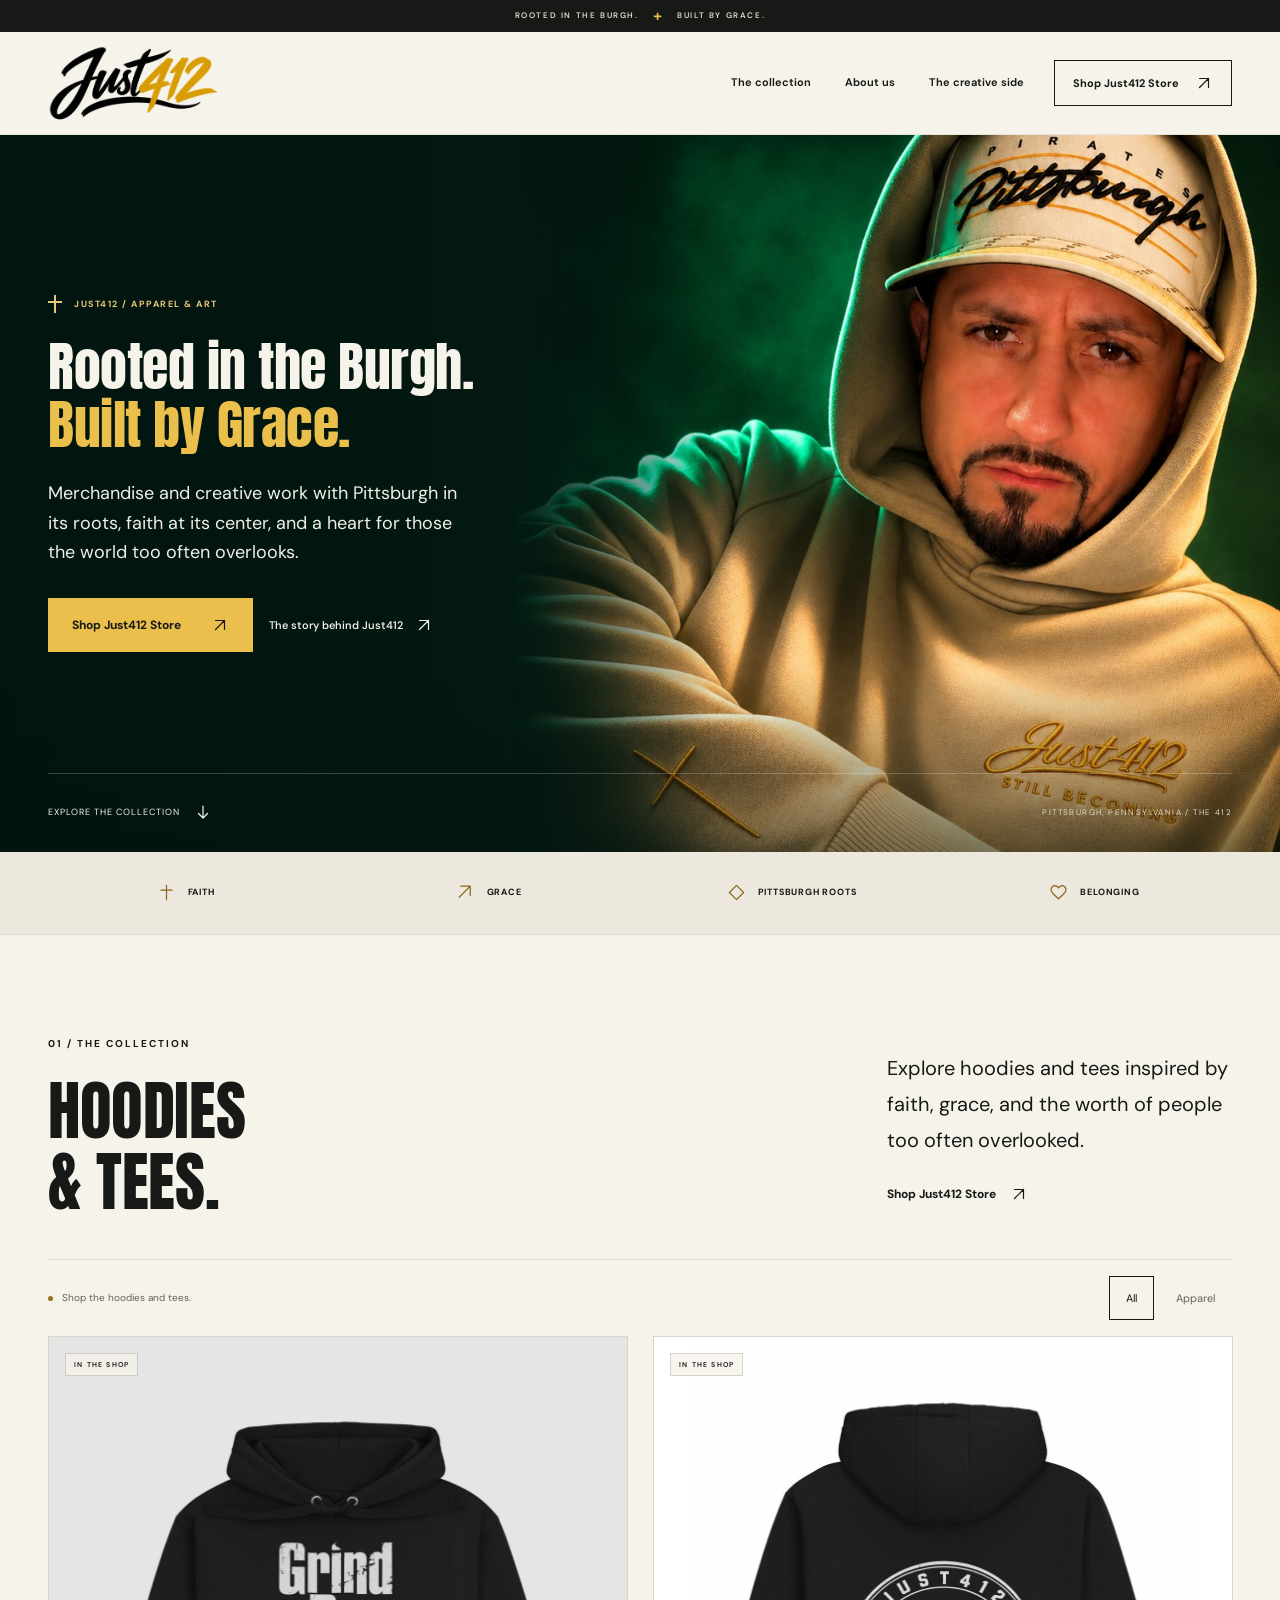
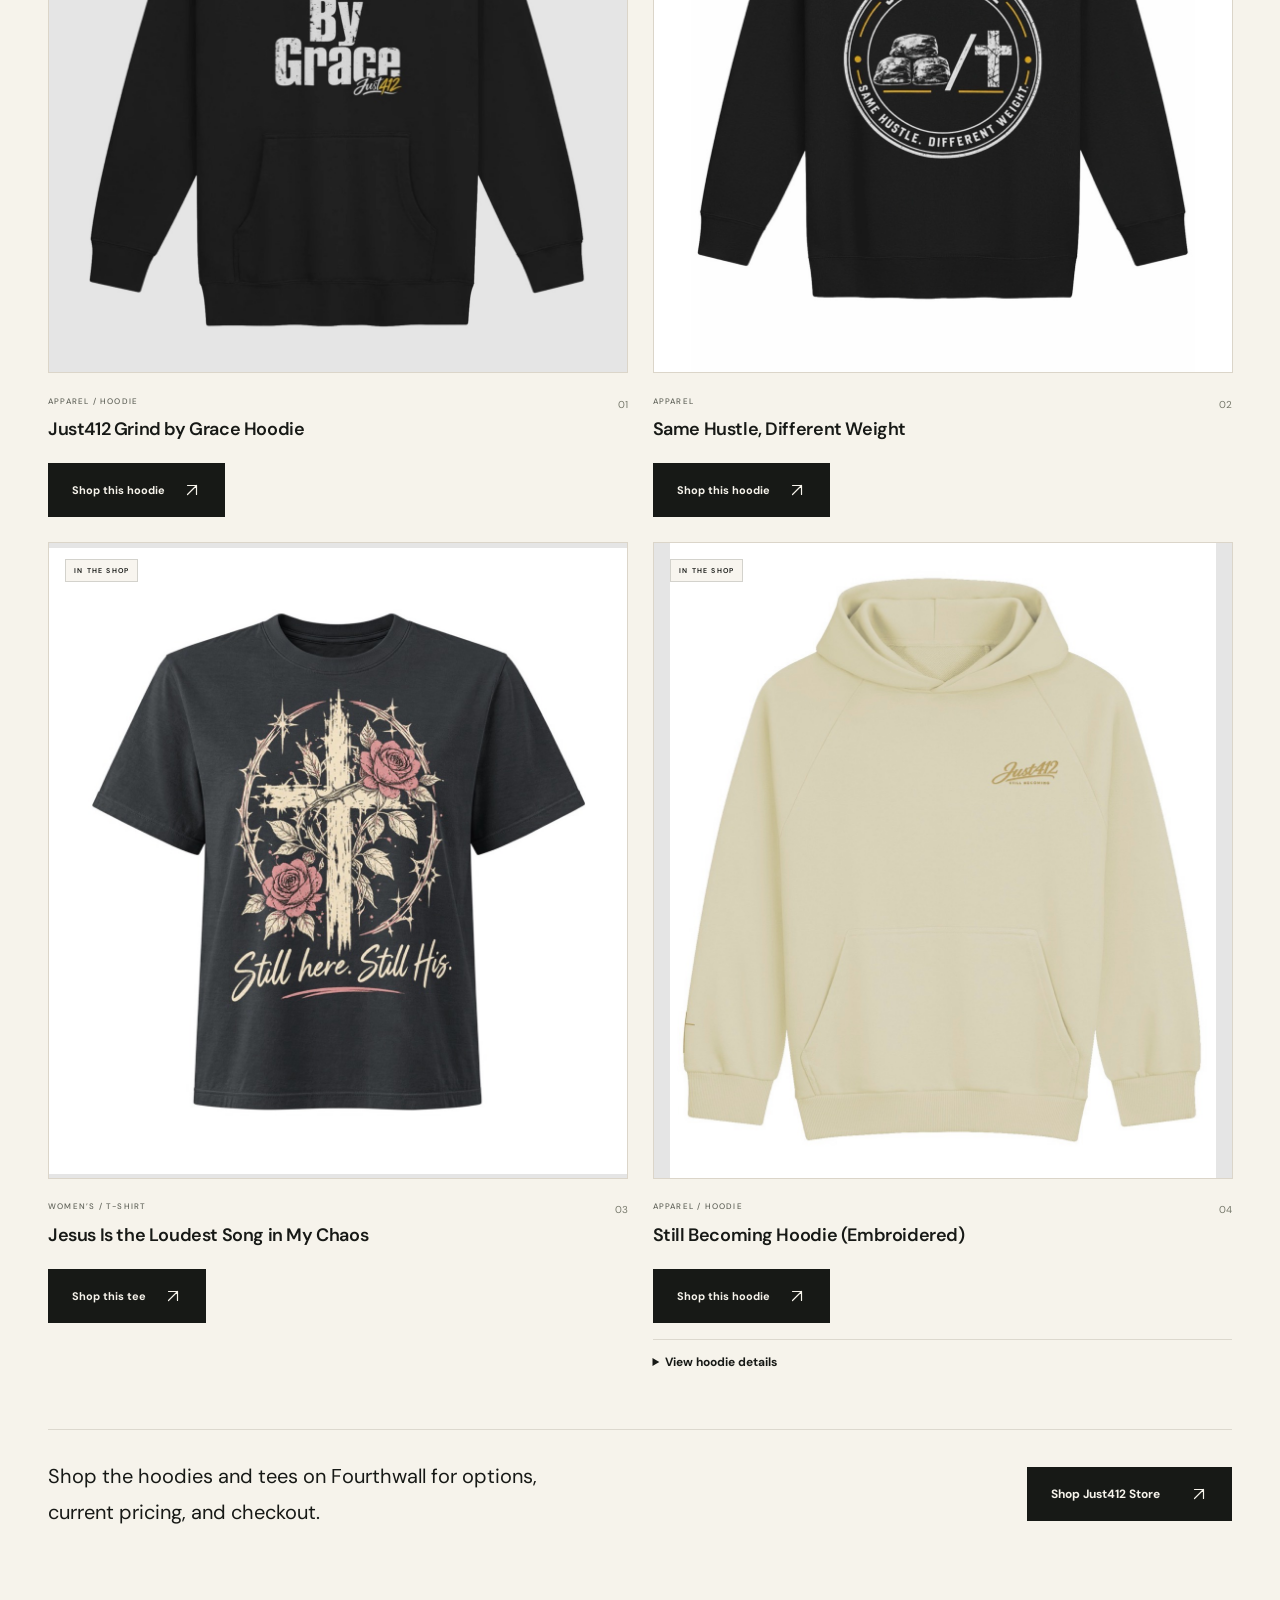
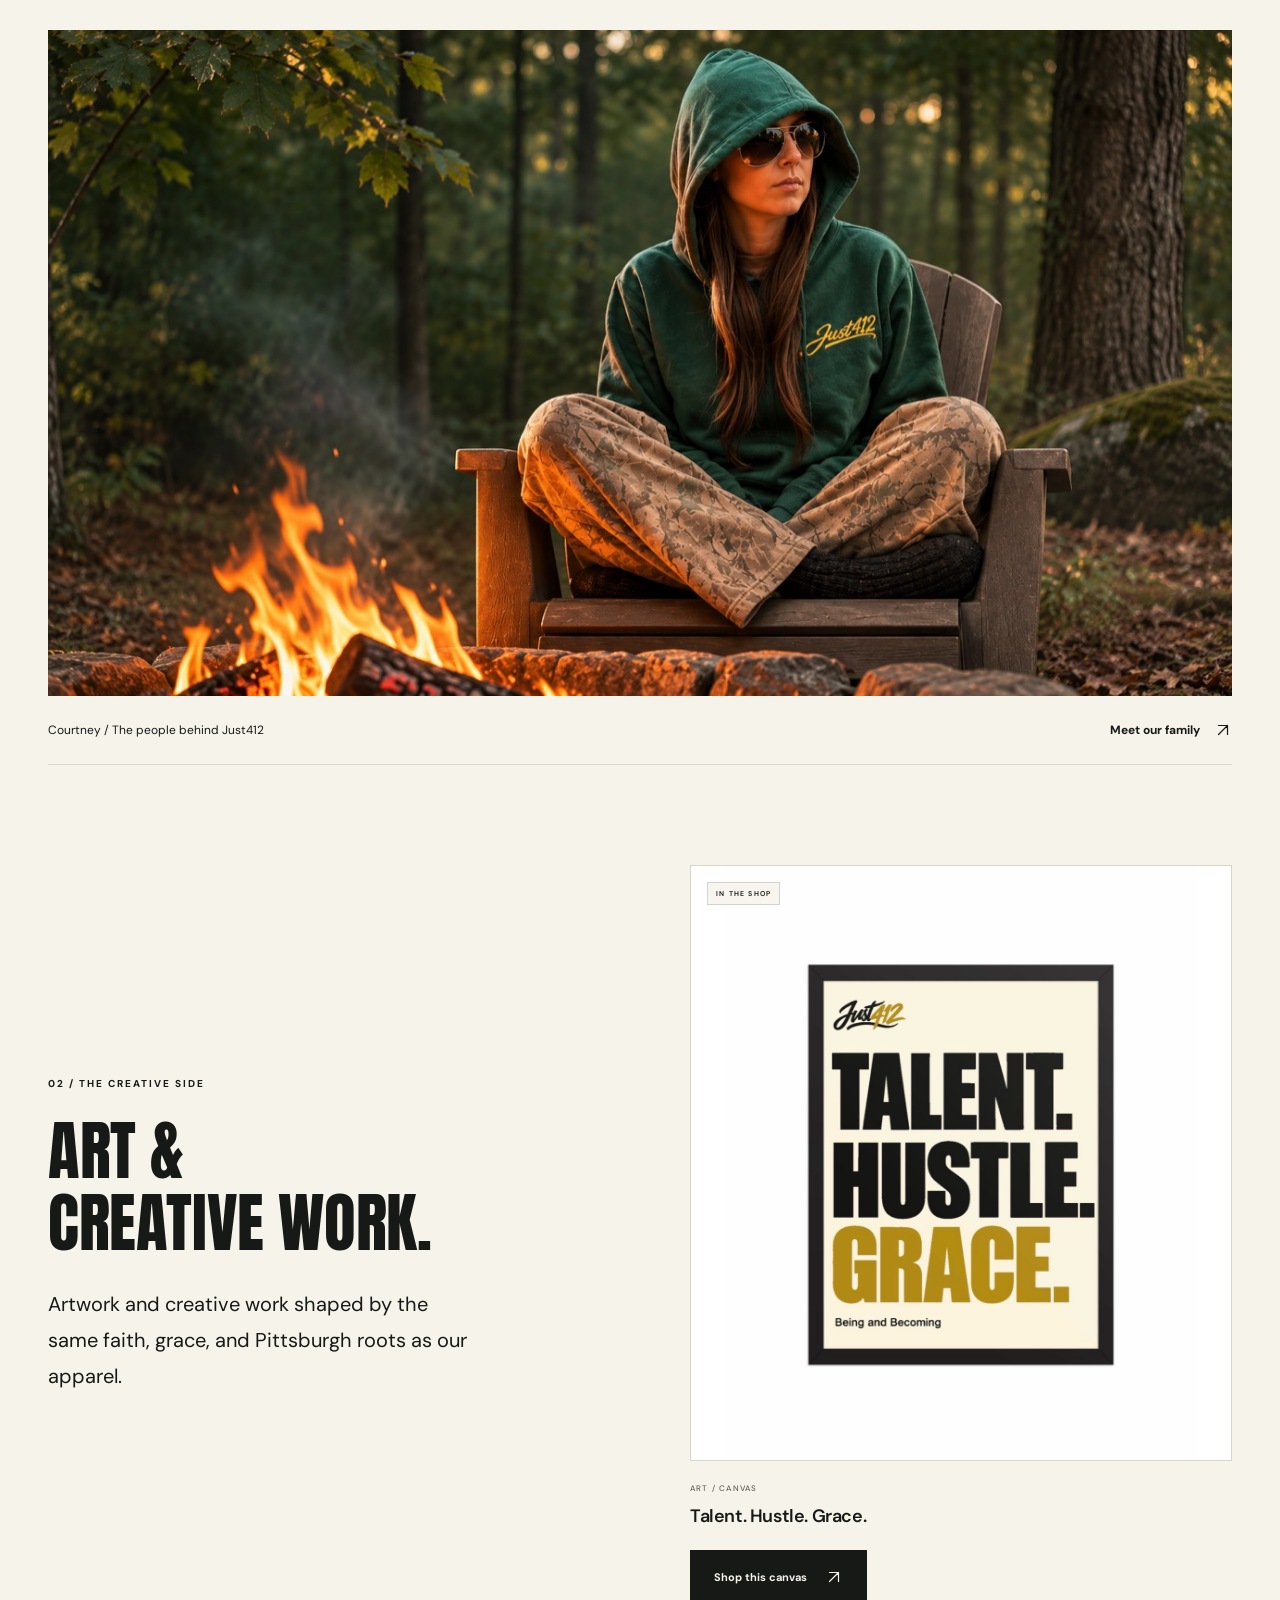
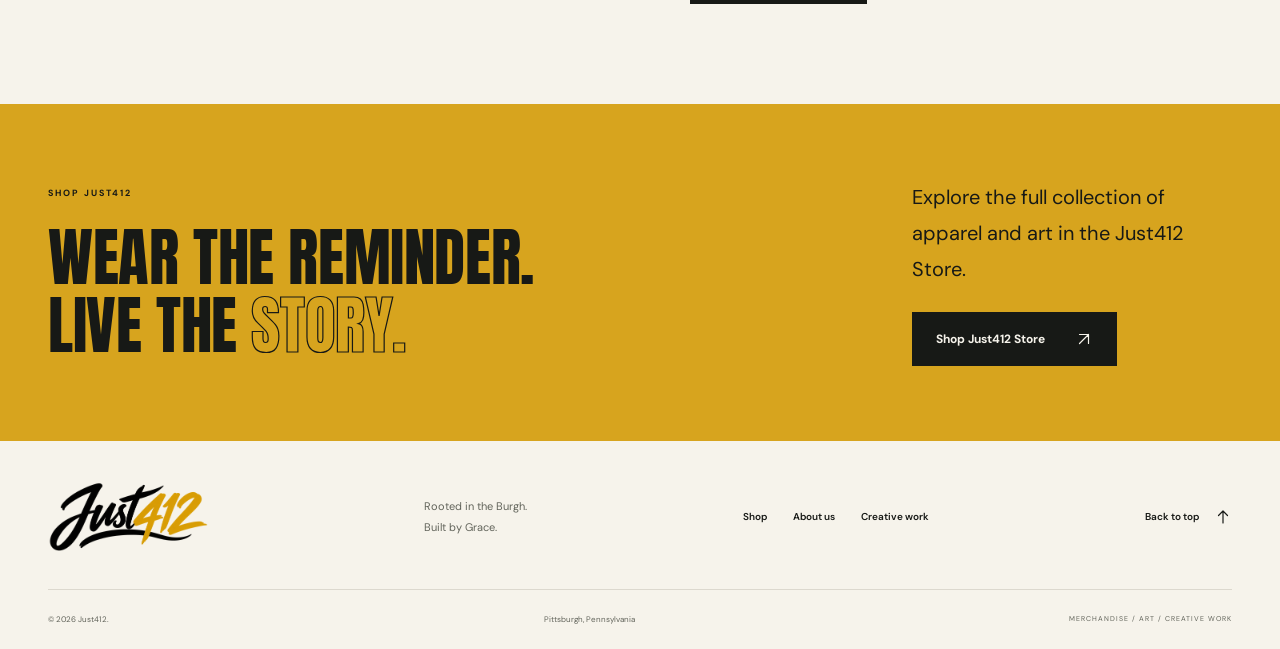
==== index.html @ 70af463c "Focus homepage on four selected apparel products" ====
<!doctype html>
<html lang="en">
  <head>
    <meta charset="utf-8">
    <meta name="robots" content="noindex, nofollow, noarchive">
    <meta name="viewport" content="width=device-width, initial-scale=1">
    <meta name="description" content="Just412 — Rooted in the Burgh. Built by Grace. Merchandise and creative work with faith at its center and a heart for those the world too often overlooks.">
    <meta name="theme-color" content="#171916">
    <title>Just412 | Rooted in the Burgh. Built by Grace.</title>
    <link rel="icon" href="favicon.svg" type="image/svg+xml">
    <link rel="preload" href="assets/fonts/anton-latin.woff" as="font" type="font/woff" crossorigin>
    <link rel="preload" href="assets/fonts/dm-sans-latin.woff" as="font" type="font/woff" crossorigin>
    <link rel="stylesheet" href="styles.css">
    <script src="script.js" defer></script>
  </head>
  <body>
    <a class="skip-link" href="#main">Skip to content</a>
    <div class="announcement"><span>Rooted in the Burgh.</span><span class="announcement-cross" aria-hidden="true">+</span><span>Built by Grace.</span></div>

    <header class="site-header">
      <div class="header-inner wrap">
        <a class="brand" href="#home" aria-label="Just412 home"><span class="logo-crop"><img src="assets/just412-logo.png" alt="Just412" width="1599" height="984"></span></a>
        <button class="menu-toggle" type="button" aria-expanded="false" aria-controls="navigation">Menu <span aria-hidden="true">+</span></button>
        <nav id="navigation" aria-label="Main navigation">
          <a href="#collection">The collection</a>
          <a href="about.html">About us</a>
          <a href="#studio">The creative side</a>
        </nav>
        <a class="header-shop" data-store-link href="https://just412-shop.fourthwall.com/">Shop Just412 Store <svg class="arrow-icon" viewBox="0 0 24 24" aria-hidden="true"><path d="M6 18 18 6M6 6h12v12"/></svg></a>
      </div>
    </header>

    <main id="main" tabindex="-1">
      <section class="hero campaign-hero" id="home" aria-labelledby="hero-title">
        <div class="campaign-photos">
          <img class="campaign-justin" src="assets/just412-justin-campaign.jpg" alt="Justin wearing the cream Still Becoming hoodie with gold embroidery" width="960" height="1280" fetchpriority="high">
        </div>
        <div class="hero-shade" aria-hidden="true"></div>
        <div class="hero-content wrap">
          <div class="hero-copy">
            <p class="eyebrow hero-eyebrow"><span class="small-cross" aria-hidden="true"></span> Just412 / Apparel &amp; art</p>
            <h1 id="hero-title">Rooted in the Burgh.<br><span>Built by Grace.</span></h1>
            <p class="hero-description">Merchandise and creative work with Pittsburgh in its roots, faith at its center, and a heart for those the world too often overlooks.</p>
            <div class="hero-actions">
              <a class="button button-gold" data-store-link href="https://just412-shop.fourthwall.com/">Shop Just412 Store <svg class="arrow-icon" viewBox="0 0 24 24" aria-hidden="true"><path d="M6 18 18 6M6 6h12v12"/></svg></a>
              <a class="hero-story-link" href="about.html">The story behind Just412 <svg class="arrow-icon" viewBox="0 0 24 24" aria-hidden="true"><path d="M6 18 18 6M6 6h12v12"/></svg></a>
            </div>
          </div>
          <div class="hero-bottom"><a href="#collection">Explore the collection <svg class="arrow-icon" viewBox="0 0 24 24" aria-hidden="true"><path d="M12 4v16m-6-6 6 6 6-6"/></svg></a><span>Pittsburgh, Pennsylvania / The 412</span></div>
        </div>
      </section>

      <div class="values-strip" aria-label="The values behind Just412">
        <div class="values-inner wrap">
          <span><svg viewBox="0 0 24 24" aria-hidden="true"><path d="M12 3v18M5 9h14"/></svg> Faith</span>
          <span><svg viewBox="0 0 24 24" aria-hidden="true"><path d="M4 18 18 4M6 4h12v12"/></svg> Grace</span>
          <span><svg viewBox="0 0 24 24" aria-hidden="true"><path d="m12 3 9 9-9 9-9-9Z"/></svg> Pittsburgh roots</span>
          <span><svg viewBox="0 0 24 24" aria-hidden="true"><path d="M20 5c-3-3-6-1-8 1-2-2-5-4-8-1-5 5 4 11 8 15 4-4 13-10 8-15Z"/></svg> Belonging</span>
        </div>
      </div>

      <section class="collection-section section-pad wrap" id="collection" aria-labelledby="collection-title">
        <div class="section-heading">
          <div><p class="eyebrow">01 / The collection</p><h2 id="collection-title">HOODIES<br>&amp; TEES.</h2></div>
          <div class="collection-intro"><p>Explore hoodies and tees inspired by faith, grace, and the worth of people too often overlooked.</p><a class="text-link" data-store-link href="https://just412-shop.fourthwall.com/">Shop Just412 Store <svg class="arrow-icon" viewBox="0 0 24 24" aria-hidden="true"><path d="M6 18 18 6M6 6h12v12"/></svg></a></div>
        </div>
        <div class="collection-toolbar">
          <p class="concept-notice"><span aria-hidden="true"></span> Shop the hoodies and tees.</p>
          <div class="collection-filters" role="group" aria-label="Filter the collection" hidden>
            <button type="button" data-filter="all" aria-pressed="true">All</button>
            <button type="button" data-filter="wear" aria-pressed="false">Apparel</button>
          </div>
        </div>
        <p class="sr-only" id="filter-status" aria-live="polite" aria-atomic="true"></p>
        <div class="product-grid">
          <article class="product-card" data-category="wear">
            <a class="product-visual product-photo-link" data-product-link href="https://just412-shop.fourthwall.com/products/grind-by-grace-hoodie" aria-label="View the Just412 Grind by Grace Hoodie on Fourthwall">
              <span class="product-label">In the shop</span>
              <img class="product-photo" src="assets/grind-by-grace-hoodie.jpg" alt="Black Just412 hoodie with distressed white Grind By Grace lettering and a small Just412 logo" width="1036" height="1280" loading="lazy">
            </a>
            <div class="product-caption"><div><p class="product-type">Apparel / Hoodie</p><h3><a data-product-link href="https://just412-shop.fourthwall.com/products/grind-by-grace-hoodie">Just412 Grind by Grace Hoodie</a></h3></div><span class="product-number" aria-hidden="true">01</span></div>
            <a class="button button-dark product-shop" data-product-link href="https://just412-shop.fourthwall.com/products/grind-by-grace-hoodie">Shop this hoodie <svg class="arrow-icon" viewBox="0 0 24 24" aria-hidden="true"><path d="M6 18 18 6M6 6h12v12"/></svg></a>
          </article>
          <article class="product-card" data-category="wear" id="same-hustle-different-weight" aria-labelledby="same-hustle-title">
            <a class="product-visual product-photo-link" data-product-link href="https://just412-shop.fourthwall.com/products/same-hustle-different-weight" aria-label="View the Same Hustle, Different Weight hoodie on Fourthwall">
              <span class="product-label">In the shop</span>
              <img class="product-photo" src="assets/same-hustle-different-weight-back-updated.jpg" alt="Back of a black hoodie with a circular white and gold Just412 design featuring stones, a cross, and Same Hustle. Different Weight. lettering" width="1015" height="1280" loading="lazy">
            </a>
            <div class="product-caption"><div><p class="product-type">Apparel</p><h3 id="same-hustle-title"><a data-product-link href="https://just412-shop.fourthwall.com/products/same-hustle-different-weight">Same Hustle, Different Weight</a></h3></div><span class="product-number" aria-hidden="true">02</span></div>
            <a class="button button-dark product-shop" data-product-link href="https://just412-shop.fourthwall.com/products/same-hustle-different-weight">Shop this hoodie <svg class="arrow-icon" viewBox="0 0 24 24" aria-hidden="true"><path d="M6 18 18 6M6 6h12v12"/></svg></a>
          </article>
          <article class="product-card" data-category="wear" id="still-here-still-his" aria-labelledby="still-here-still-his-title">
            <a class="product-visual product-photo-link" data-product-link href="https://just412-shop.fourthwall.com/products/still-here-still-his" aria-label="View Jesus Is the Loudest Song in My Chaos on Fourthwall">
              <span class="product-label">In the shop</span>
              <img class="product-photo" src="assets/still-here-still-his.jpg" alt="Charcoal T-shirt with a cream cross, pink roses, and Still here. Still His. lettering" width="1181" height="1280" loading="lazy">
            </a>
            <div class="product-caption"><div><p class="product-type">Women’s / T-shirt</p><h3 id="still-here-still-his-title"><a data-product-link href="https://just412-shop.fourthwall.com/products/still-here-still-his">Jesus Is the Loudest Song in My Chaos</a></h3></div><span class="product-number" aria-hidden="true">03</span></div>
            <a class="button button-dark product-shop" data-product-link href="https://just412-shop.fourthwall.com/products/still-here-still-his">Shop this tee <svg class="arrow-icon" viewBox="0 0 24 24" aria-hidden="true"><path d="M6 18 18 6M6 6h12v12"/></svg></a>
          </article>
          <article class="product-card" data-category="wear" id="still-becoming-hoodie" aria-labelledby="still-becoming-title">
            <a class="product-visual product-photo-link" data-product-link href="https://just412-shop.fourthwall.com/products/still-becoming-hoodie" aria-label="View the Still Becoming Hoodie (Embroidered) on Fourthwall">
              <span class="product-label">In the shop</span>
              <img class="product-photo" src="assets/still-becoming-front.jpg" alt="Cream Still Becoming Hoodie (Embroidered) with a small gold Just412 chest logo" width="1100" height="1280" loading="lazy">
            </a>
            <div class="product-caption"><div><p class="product-type">Apparel / Hoodie</p><h3 id="still-becoming-title"><a data-product-link href="https://just412-shop.fourthwall.com/products/still-becoming-hoodie">Still Becoming Hoodie (Embroidered)</a></h3></div><span class="product-number" aria-hidden="true">04</span></div>
            <a class="button button-dark product-shop" data-product-link href="https://just412-shop.fourthwall.com/products/still-becoming-hoodie">Shop this hoodie <svg class="arrow-icon" viewBox="0 0 24 24" aria-hidden="true"><path d="M6 18 18 6M6 6h12v12"/></svg></a>
            <details class="product-detail-photos">
              <summary>View hoodie details</summary>
              <div class="product-detail-grid">
                <figure><img src="assets/still-becoming-angle.jpg" alt="Angled view of the cream hoodie showing the gold cross on its sleeve" width="1108" height="1280" loading="lazy"><figcaption>Another look</figcaption></figure>
                <figure><img src="assets/still-becoming-chest.jpg" alt="Close-up of the gold Just412 logo with Still Becoming beneath it" width="298" height="213" loading="lazy"><figcaption>Chest detail</figcaption></figure>
                <figure><img src="assets/still-becoming-sleeve.jpg" alt="Close-up of the gold cross near the hoodie cuff" width="428" height="474" loading="lazy"><figcaption>Sleeve detail</figcaption></figure>
              </div>
            </details>
          </article>
        </div>
        <div class="shop-note" id="shop-status"><p>Shop the hoodies and tees on Fourthwall for options, current pricing, and checkout.</p><a class="button button-dark" data-store-link href="https://just412-shop.fourthwall.com/">Shop Just412 Store <svg class="arrow-icon" viewBox="0 0 24 24" aria-hidden="true"><path d="M6 18 18 6M6 6h12v12"/></svg></a></div>
      </section>

      <figure class="courtney-feature wrap">
        <img src="assets/just412-courtney-campaign.jpg" alt="Courtney wearing a green Just412 hoodie beside a campfire" width="1280" height="720" loading="lazy">
        <figcaption><span>Courtney / The people behind Just412</span><a class="text-link" href="about.html#our-family">Meet our family <svg class="arrow-icon" viewBox="0 0 24 24" aria-hidden="true"><path d="M6 18 18 6M6 6h12v12"/></svg></a></figcaption>
      </figure>

      <section class="studio-section section-pad wrap" id="studio" aria-labelledby="studio-title">
        <div class="studio-copy">
          <p class="eyebrow">02 / The creative side</p>
          <h2 id="studio-title">ART &amp;<br>CREATIVE WORK.</h2>
          <p>Artwork and creative work shaped by the same faith, grace, and Pittsburgh roots as our apparel.</p>
        </div>
          <article class="product-card" data-category="art" id="talent-hustle-grace" aria-labelledby="talent-hustle-grace-title">
            <a class="product-visual product-photo-link product-print-link" data-product-link href="https://just412-shop.fourthwall.com/products/talent-hustle-grace" aria-label="View the Talent. Hustle. Grace. canvas on Fourthwall">
              <span class="product-label">In the shop</span>
              <img class="product-photo" src="assets/talent-hustle-grace-print.jpg" alt="Black-framed cream Just412 canvas with black Talent. Hustle. lettering, gold Grace. lettering, and Being and Becoming below" width="1016" height="1280" loading="lazy">
            </a>
            <div class="product-caption"><div><p class="product-type">Art / Canvas</p><h3 id="talent-hustle-grace-title"><a data-product-link href="https://just412-shop.fourthwall.com/products/talent-hustle-grace">Talent. Hustle. Grace.</a></h3></div></div>
            <a class="button button-dark product-shop" data-product-link href="https://just412-shop.fourthwall.com/products/talent-hustle-grace">Shop this canvas <svg class="arrow-icon" viewBox="0 0 24 24" aria-hidden="true"><path d="M6 18 18 6M6 6h12v12"/></svg></a>
          </article>
      </section>

      <section class="closing-section" aria-labelledby="closing-title">
        <div class="closing-inner wrap"><div><p class="eyebrow">Shop Just412</p><h2 id="closing-title">WEAR THE REMINDER.<br>LIVE THE <span>STORY.</span></h2></div><div class="closing-action"><p>Explore the full collection of apparel and art in the Just412 Store.</p><a class="button button-gold" data-store-link href="https://just412-shop.fourthwall.com/">Shop Just412 Store <svg class="arrow-icon" viewBox="0 0 24 24" aria-hidden="true"><path d="M6 18 18 6M6 6h12v12"/></svg></a></div></div>
      </section>
    </main>

    <footer class="site-footer">
      <div class="footer-main wrap"><a class="brand footer-brand" href="#home" aria-label="Just412 home"><span class="logo-crop"><img src="assets/just412-logo.png" alt="Just412" width="1599" height="984" loading="lazy"></span></a><p>Rooted in the Burgh.<br>Built by Grace.</p><nav aria-label="Footer navigation"><a data-store-link href="https://just412-shop.fourthwall.com/">Shop</a><a href="about.html">About us</a><a href="#studio">Creative work</a></nav><a class="back-to-top" href="#home">Back to top <svg class="arrow-icon" viewBox="0 0 24 24" aria-hidden="true"><path d="M12 20V4m-6 6 6-6 6 6"/></svg></a></div>
      <div class="footer-bottom wrap"><p>© <span id="year">2026</span> Just412.</p><p>Pittsburgh, Pennsylvania</p><span>Merchandise / Art / Creative work</span></div>
    </footer>
  </body>
</html>
---- styles.css ----
@font-face {
  font-family: Anton;
  src: url("assets/fonts/anton-latin.woff") format("woff");
  font-style: normal;
  font-weight: 400;
  font-display: swap;
}
@font-face {
  font-family: "DM Sans";
  src: url("assets/fonts/dm-sans-latin.woff") format("woff");
  font-style: normal;
  font-weight: 100 1000;
  font-display: swap;
}
:root {
  color-scheme: light;
  --paper: #f6f3eb;
  --ink: #171916;
  --muted: #62645b;
  --gold: #d7a41e;
  --gold-light: #ebbf4b;
  --line: #dcd8ce;
  --display: Anton, Impact, sans-serif;
  --body: "DM Sans", -apple-system, BlinkMacSystemFont, "Segoe UI", sans-serif;
  --reading-size: 1.25rem;
  --reading-leading: 1.8;
}
* { box-sizing: border-box; }
[hidden] { display: none !important; }
html { scroll-behavior: smooth; scroll-padding-top: 120px; }
body { margin: 0; background: var(--paper); color: var(--ink); font-family: var(--body); -webkit-font-smoothing: antialiased; }
a { color: inherit; text-decoration: none; }
button { font: inherit; }
button, a, summary { -webkit-tap-highlight-color: transparent; }
a:focus-visible, button:focus-visible, summary:focus-visible { outline: 3px solid #805808; outline-offset: 5px; }
::selection { background: var(--gold-light); color: var(--ink); }
h1, h2, h3, p { overflow-wrap: break-word; }
.wrap { width: min(1240px, calc(100% - 96px)); margin-inline: auto; }
.section-pad { padding-block: 100px; }
.sr-only { position: absolute; width: 1px; height: 1px; padding: 0; margin: -1px; overflow: hidden; clip-path: inset(50%); white-space: nowrap; border: 0; }
.skip-link { position: absolute; top: -100px; left: 20px; z-index: 50; padding: 14px 20px; background: var(--gold-light); color: var(--ink); }
.skip-link:focus { top: 10px; }
.arrow-icon { display: inline-block; width: 18px; height: 18px; flex-shrink: 0; fill: none; stroke: currentColor; stroke-width: 1.6; stroke-linecap: round; stroke-linejoin: round; }
.eyebrow { margin: 0 0 22px; font-size: 10px; font-weight: 700; letter-spacing: 2px; line-height: 1.8; text-transform: uppercase; }
h2 { margin: 0; font-family: var(--display); font-size: clamp(42px, 5.1vw, 68px); font-weight: 400; letter-spacing: -.4px; line-height: 1.09; }
.button { display: inline-flex; align-items: center; justify-content: center; gap: 30px; min-height: 54px; padding: 17px 23px; border: 1px solid transparent; font-size: 12px; font-weight: 700; line-height: 1.5; transition: transform .2s, background-color .2s; }
.button:hover { transform: translateY(-3px); }
.button-gold { background: var(--gold-light); color: var(--ink); }
.button-gold:hover { background: #f2ce73; }
.button-dark { background: var(--ink); color: var(--paper); }
.button-dark:hover { background: #363b30; }
.text-link { display: inline-flex; align-items: center; gap: 14px; min-height: 44px; font-size: 12px; font-weight: 700; line-height: 1.7; }
.text-link:hover { text-decoration: underline; text-underline-offset: 6px; }

/* The supplied brush-lettered mark stays black and gold on a light ground. */
.brand { display: inline-flex; align-items: center; flex-shrink: 0; }
.logo-crop { position: relative; display: block; width: 170px; height: 78px; overflow: hidden; }
.logo-crop img { position: absolute; left: 50%; top: 50%; width: 100%; max-width: none; height: auto; transform: translate(-50%, -52%); }
.announcement { display: flex; justify-content: center; align-items: center; flex-wrap: wrap; gap: 14px; min-height: 32px; padding: 6px 15px; background: var(--ink); color: #dedbce; font-size: 8px; font-weight: 600; line-height: 1.7; letter-spacing: 1.6px; text-transform: uppercase; }
.announcement-cross { color: var(--gold-light); font-size: 16px; line-height: 1; }
.site-header { position: sticky; top: 0; z-index: 20; border-bottom: 1px solid #17191612; background: #f6f3ebf5; backdrop-filter: blur(12px); }
.header-inner { display: flex; justify-content: space-between; align-items: center; gap: 30px; min-height: 102px; }
#navigation { display: flex; align-items: center; gap: 34px; margin-left: auto; }
#navigation a { padding-block: 15px; font-size: 11px; font-weight: 650; line-height: 1.6; }
#navigation a:hover { text-decoration: underline; text-decoration-color: #ac7c13; text-underline-offset: 8px; }
#navigation a[aria-current="page"] { text-decoration: underline; text-decoration-color: #ac7c13; text-underline-offset: 8px; }
.header-shop { display: inline-flex; align-items: center; justify-content: center; gap: 16px; min-height: 44px; padding: 13px 18px; border: 1px solid var(--ink); font-size: 11px; font-weight: 700; white-space: nowrap; }
.header-shop:hover { background: var(--ink); color: var(--paper); }
.menu-toggle { display: none; }

.hero { position: relative; isolation: isolate; color: var(--paper); background: #24261e; overflow: hidden; }
.hero-image, .hero-video, .hero-shade { position: absolute; inset: 0; width: 100%; height: 100%; }
.hero-image { object-fit: cover; object-position: center; z-index: -3; }
.hero-video { object-fit: cover; object-position: center; z-index: -3; opacity: 0; pointer-events: none; }
.hero-video.is-playing { opacity: 1; }
.hero-shade { z-index: -2; background: linear-gradient(90deg, #10140ff2, #10140fab 43%, #10140f08 85%), linear-gradient(0deg, #10140fbb, transparent 48%); }
.hero-content { position: relative; display: grid; grid-template-columns: 1.3fr .7fr; align-items: center; gap: 30px; min-height: 704px; padding-block: 78px 105px; }
.hero-copy { max-width: 720px; }
.hero-eyebrow { display: flex; align-items: center; gap: 12px; margin-bottom: 25px; font-size: 9px; letter-spacing: 1.5px; color: #e7c879; }
.small-cross { position: relative; display: inline-block; width: 14px; height: 18px; flex-shrink: 0; color: currentColor; }
.small-cross::before, .small-cross::after { content: ""; position: absolute; background: currentColor; }
.small-cross::before { top: 0; left: 6px; width: 2px; height: 18px; }
.small-cross::after { top: 6px; left: 0; width: 14px; height: 2px; }
h1 { margin: 0 0 25px; font-family: var(--display); font-size: clamp(88px, 8.8vw, 128px); font-weight: 400; line-height: 1.02; letter-spacing: -1.4px; }
h1 span { color: var(--gold-light); }
.hero-description { max-width: 430px; margin: 0; color: #f0f0e8; font-size: var(--reading-size); line-height: var(--reading-leading); }
.hero-actions { display: flex; align-items: center; flex-wrap: wrap; gap: 28px; margin-top: 30px; }
.hero-story-link { display: inline-flex; align-items: center; gap: 12px; min-height: 44px; font-size: 11px; font-weight: 550; }
.hero-story-link:hover { text-decoration: underline; text-underline-offset: 6px; }
.hero a:focus-visible, .hero button:focus-visible { outline-color: var(--gold-light); }
.hero-stamp { justify-self: end; align-self: end; display: flex; flex-direction: column; align-items: center; gap: 2px; margin: 0 12px 15px 0; padding: 19px 21px; background: var(--paper); color: var(--ink); box-shadow: 0 15px 40px #0004; transform: rotate(-6deg); }
.hero-stamp::before { content: ""; position: absolute; top: -13px; left: 35%; width: 70px; height: 28px; background: #e4d7bcb0; transform: rotate(9deg); }
.hero-stamp .logo-crop { width: 190px; height: 88px; }
.stamp-label { font-size: 7px; line-height: 1.8; letter-spacing: 2px; text-transform: uppercase; }
.hero-bottom { position: absolute; left: 0; right: 0; bottom: 25px; display: flex; align-items: center; justify-content: space-between; gap: 24px; padding-top: 23px; border-top: 1px solid #ffffff36; }
.hero-bottom a { display: inline-flex; align-items: center; gap: 14px; min-height: 30px; font-size: 9px; letter-spacing: 1px; text-transform: uppercase; }
.hero-bottom > span { color: #dadccc; font-size: 8px; letter-spacing: 1.4px; text-transform: uppercase; }
.hero-video-toggle { min-height: 44px; padding: 10px 16px; border: 1px solid #ffffff70; background: #10140fb3; color: var(--paper); font-size: 12px; line-height: 1.5; cursor: pointer; }
.hero-video-toggle:hover { background: #10140fe6; }

.values-strip { border-bottom: 1px solid var(--line); background: #ece8dd; }
.values-inner { display: grid; grid-template-columns: repeat(4, minmax(0, 1fr)); align-items: center; gap: 28px; min-height: 82px; padding-block: 20px; }
.values-inner > span { display: flex; align-items: center; justify-content: center; gap: 12px; font-size: 9px; font-weight: 700; line-height: 1.7; letter-spacing: .8px; text-transform: uppercase; }
.values-inner svg { width: 19px; height: 19px; flex-shrink: 0; fill: none; stroke: #8a6519; stroke-width: 1.5; stroke-linecap: round; stroke-linejoin: round; }
.section-heading { display: flex; align-items: flex-end; justify-content: space-between; gap: 70px; margin-bottom: 42px; }
.collection-intro { max-width: 345px; padding-bottom: 1px; }
.collection-intro p { margin: 0 0 14px; color: var(--ink); font-size: var(--reading-size); line-height: var(--reading-leading); }
.collection-toolbar { display: flex; align-items: center; justify-content: space-between; gap: 24px; padding-block: 16px; border-top: 1px solid var(--line); }
.concept-notice { display: flex; align-items: center; gap: 9px; margin: 0; color: var(--muted); font-size: 10px; line-height: 1.8; }
.concept-notice > span { width: 5px; height: 5px; flex-shrink: 0; background: #99701e; border-radius: 50%; }
.collection-filters { display: flex; gap: 5px; flex-shrink: 0; }
.collection-filters button { min-height: 44px; padding: 10px 16px; border: 1px solid transparent; background: transparent; color: var(--muted); font-size: 11px; cursor: pointer; }
.collection-filters button[aria-pressed="true"] { border-color: var(--ink); color: var(--ink); }
.collection-filters button:hover { background: #e8e3d7; }
.product-grid { display: grid; grid-template-columns: repeat(2, minmax(0, 1fr)); gap: 25px; }
.product-card { min-width: 0; }
.product-visual { position: relative; isolation: isolate; overflow: hidden; aspect-ratio: 400 / 440; border: 1px solid #dbd5c9; container-type: inline-size; }
.tee-visual { background: radial-gradient(ellipse at 50% 40%, #eee8dc, #d7d2c6); }
.poster-visual { background: radial-gradient(ellipse at 30% 20%, #e5e3db, #d0cfc6); }
.concept-label, .product-label { position: absolute; top: 16px; left: 16px; z-index: 2; padding: 6px 8px; border: 1px solid #17191629; background: #f6f3ebc9; font-size: 7px; font-weight: 600; letter-spacing: 1.2px; text-transform: uppercase; }
.product-photo-link { display: block; background: #e5e5e5; }
.product-print-link { background: #fff; }
.product-photo { position: absolute; inset: 0; display: block; width: 100%; height: 100%; object-fit: contain; }
.product-caption h3 a:hover { text-decoration: underline; text-underline-offset: 4px; }
.product-shop { margin-top: 20px; gap: 18px; font-size: 11px; }
.garment { position: absolute; inset: 5px 0 -2px; transition: transform .35s; }
.garment-shape { display: block; width: 100%; height: 100%; filter: drop-shadow(0 10px 6px #1719160d); }
.product-card:hover .garment { transform: translateY(-5px); }
.tee-logo { position: absolute; top: 35%; left: 30.5%; width: 39%; height: auto; }
.art-frame { position: absolute; left: 19%; top: 11%; width: 62%; height: 78%; padding: 7px; background: #1a1c18; box-shadow: 12px 16px 16px #1719162b; transform: rotate(5deg); transition: transform .35s; }
.product-card:hover .art-frame { transform: rotate(2deg) translateY(-3px); }
.art-sheet { display: flex; flex-direction: column; justify-content: space-between; height: 100%; padding: 16px; background: #efe5d2; }
.art-kicker { font-size: 1.6cqw; line-height: 1.8; letter-spacing: 1px; text-transform: uppercase; }
.art-message { font-family: var(--display); font-size: 14cqw; line-height: 1.05; letter-spacing: -.5px; }
.art-message > span { color: #9f731a; }
.art-foot { font-size: 1.6cqw; line-height: 1.9; }
.product-caption { display: flex; align-items: flex-start; justify-content: space-between; gap: 16px; padding-top: 20px; }
.product-type { margin: 0 0 8px; color: var(--muted); font-size: 8px; font-weight: 500; letter-spacing: 1.2px; line-height: 1.8; text-transform: uppercase; }
.product-caption h3 { margin: 0; font-size: 18px; font-weight: 600; line-height: 1.5; letter-spacing: -.4px; }
.product-number { padding-top: 4px; color: #76786b; font-size: 10px; }
.shop-note { display: flex; align-items: center; justify-content: space-between; gap: 36px; margin-top: 45px; padding-top: 28px; border-top: 1px solid var(--line); }
.shop-note p { max-width: 510px; margin: 0; color: var(--ink); font-size: var(--reading-size); line-height: var(--reading-leading); }
.shop-note .button { flex-shrink: 0; }

.studio-section { display: grid; grid-template-columns: 1fr 1fr; align-items: center; gap: 100px; }
.studio-copy > p:not(.eyebrow) { max-width: 420px; margin: 28px 0 0; color: var(--ink); font-size: var(--reading-size); line-height: var(--reading-leading); }
.studio-note { max-width: 440px; margin-top: 30px; border-block: 1px solid var(--line); }
.studio-note summary { display: flex; align-items: center; justify-content: space-between; gap: 16px; min-height: 68px; padding-block: 17px; list-style: none; cursor: pointer; font-size: 12px; font-weight: 650; line-height: 1.8; }
.studio-note summary::-webkit-details-marker { display: none; }
.studio-note summary > span { font-size: 22px; font-weight: 400; transition: transform .2s; }
.studio-note[open] summary > span { transform: rotate(45deg); }
.note-body { padding: 10px 0 24px; }
.note-body .eyebrow { margin-bottom: 15px; font-size: 8px; }
.note-body h3 { margin: 0 0 17px; font-family: var(--display); font-size: 32px; font-weight: 400; line-height: 1.2; }
.note-body p:not(.eyebrow) { margin: 15px 0 0; color: var(--ink); font-size: var(--reading-size); line-height: var(--reading-leading); }
.studio-art { position: relative; display: flex; flex-direction: column; justify-content: space-between; min-width: 0; min-height: 480px; padding: 40px; background: repeating-linear-gradient(0deg, transparent 0 49px, #f6f3eb08 49px 50px), #24281f; color: var(--paper); transform: rotate(2deg); box-shadow: 16px 16px 0 #e6dfcd; }
.studio-art::before { content: ""; position: absolute; inset: 12px; border: 1px solid #d7a41e40; pointer-events: none; }
.studio-art-top { font-size: 8px; line-height: 1.8; letter-spacing: 2px; text-transform: uppercase; color: #c9c8b8; }
.studio-art-main { display: block; margin-block: 35px; font-family: var(--display); font-size: clamp(40px, 4.5vw, 66px); line-height: 1.06; letter-spacing: -.3px; }
.studio-art-main > span { color: var(--gold-light); }
.studio-art-bottom { display: flex; align-items: center; gap: 15px; color: #e4c777; }
.studio-art-bottom > span:last-child { font-size: 9px; line-height: 1.8; }

.closing-section { padding-block: 75px; background: var(--gold); }
.closing-inner { display: flex; align-items: center; justify-content: space-between; gap: 60px; }
.closing-section .eyebrow { font-size: 9px; }
.closing-section h2 { font-size: clamp(40px, 4.9vw, 66px); }
.closing-section h2 span { color: transparent; -webkit-text-stroke: 1.2px var(--ink); }
.closing-action { max-width: 320px; }
.closing-action p { margin: 0 0 25px; font-size: var(--reading-size); line-height: var(--reading-leading); }
.closing-section .button-gold { background: var(--ink); color: var(--paper); }
.closing-section .button-gold:hover { background: #373b30; }
.site-footer { padding-top: 38px; background: var(--paper); }
.footer-main { display: flex; align-items: center; justify-content: space-between; gap: 36px; padding-bottom: 35px; }
.footer-brand .logo-crop { width: 160px; height: 75px; }
.footer-main > p { margin: 0; color: var(--muted); font-size: 11px; line-height: 1.9; }
.footer-main nav { display: flex; flex-wrap: wrap; align-items: center; gap: 26px; }
.footer-main nav a, .back-to-top { display: inline-flex; align-items: center; gap: 15px; min-height: 44px; font-size: 10px; font-weight: 600; line-height: 1.7; }
.footer-main nav a:hover, .back-to-top:hover { text-decoration: underline; text-underline-offset: 5px; }
.footer-bottom { display: flex; align-items: center; justify-content: space-between; gap: 24px; padding-block: 22px; border-top: 1px solid var(--line); color: var(--muted); font-size: 8px; line-height: 1.8; }
.footer-bottom p { margin: 0; }
.footer-bottom > span { font-size: 7px; letter-spacing: 1px; text-transform: uppercase; }

/* The About Us page shares the brand's navigation, colors, and local fonts. */
.about-hero { position: relative; isolation: isolate; overflow: hidden; background: #24261e; color: var(--paper); }
.about-hero-image { position: absolute; inset: 0; z-index: -2; width: 100%; height: 100%; object-fit: cover; object-position: center 55%; }
.about-hero::before { content: ""; position: absolute; inset: 0; z-index: -1; background: linear-gradient(90deg, #10140ff0, #10140f9e 65%, #10140f61), linear-gradient(0deg, #10140fb8, transparent); }
.about-hero-inner { padding-block: 80px 30px; }
.about-hero .eyebrow { display: flex; align-items: center; gap: 12px; color: #e7c879; font-size: 9px; }
.about-hero h1 { max-width: 1100px; font-size: clamp(54px, 6.8vw, 98px); line-height: 1.06; letter-spacing: -1px; }
.about-hero-intro { max-width: 580px; margin: 0; color: #f0f0e8; font-size: var(--reading-size); line-height: var(--reading-leading); }
.about-hero-actions { display: flex; align-items: center; flex-wrap: wrap; gap: 24px; margin-top: 28px; }
.about-hero .text-link { font-size: 16px; }
.about-hero a:focus-visible { outline-color: var(--gold-light); }
.about-hero-foot { display: flex; justify-content: space-between; flex-wrap: wrap; gap: 14px; margin-top: 60px; padding-top: 24px; border-top: 1px solid #ffffff36; font-size: 8px; line-height: 1.8; letter-spacing: 1.5px; text-transform: uppercase; color: #dedbcc; }
.about-bio { display: grid; grid-template-columns: minmax(0, .84fr) minmax(0, 1.16fr); align-items: center; gap: 80px; }
.about-portrait { width: 100%; max-width: 470px; margin: 0; border: 1px solid var(--line); }
.about-portrait img { display: block; width: 100%; height: auto; }
.about-portrait figcaption { display: flex; flex-wrap: wrap; justify-content: space-between; gap: 6px 20px; padding: 18px 20px; font-size: 14px; line-height: 1.8; }
.about-portrait figcaption > span:first-child { font-weight: 650; }
.about-portrait figcaption > span:last-child { color: var(--muted); font-size: 14px; }
.about-bio-copy h2 { font-size: clamp(42px, 4.6vw, 64px); }
.about-bio-copy h2 > span, .family-copy h2 > span, .brand-story-inner h2 > span { color: #956b18; }
.about-bio-copy > p:not(.eyebrow), .family-copy > p:not(.eyebrow) { margin: 24px 0 0; color: var(--ink); font-size: var(--reading-size); line-height: var(--reading-leading); }
.about-bio-copy > p.about-lead, .family-copy > p.about-lead { font-size: var(--reading-size); font-weight: 400; line-height: var(--reading-leading); }
.about-bio-copy .text-link { margin-top: 22px; font-size: 16px; }
.recovery-section { background: #20241c; color: var(--paper); }
.recovery-inner { display: grid; grid-template-columns: minmax(0, .95fr) minmax(0, 1.05fr); gap: 100px; }
.recovery-heading .eyebrow { color: #d5c38a; }
.recovery-heading h2 { font-size: clamp(42px, 4vw, 60px); }
.recovery-heading h2 > span { color: var(--gold-light); }
.recovery-marker { display: flex; align-items: center; gap: 25px; margin-top: 42px; padding-top: 25px; border-top: 1px solid #f6f3eb30; }
.recovery-marker > span { font-family: var(--display); font-size: 112px; line-height: 1; color: var(--gold-light); }
.recovery-marker > p { margin: 0; color: var(--paper); font-size: 16px; line-height: 1.8; }
.recovery-copy > p { margin: 0 0 24px; color: var(--paper); font-size: var(--reading-size); line-height: var(--reading-leading); }
.recovery-copy > p.about-lead { font-size: var(--reading-size); line-height: var(--reading-leading); }
.grace-quote { margin: 34px 0 0; padding-left: 22px; border-left: 2px solid var(--gold); }
.grace-quote + p { margin-top: 28px; }
.grace-quote p { margin: 0 0 15px; font-size: 24px; font-weight: 450; line-height: 1.5; letter-spacing: -.4px; }
.grace-quote cite { color: #e4cc88; font-size: 14px; font-style: normal; line-height: 1.8; letter-spacing: 1.2px; text-transform: uppercase; }
.family-section { display: grid; grid-template-columns: minmax(0, 1.1fr) minmax(0, .9fr); align-items: center; gap: 90px; }
.family-card { padding: 45px; border: 1px solid #d7ccb6; background: #eae3d2; }
.family-card > .small-cross { color: #8a6519; }
.family-card .eyebrow { margin: 25px 0 30px; font-size: 8px; }
.family-card-main { margin: 0; font-family: var(--display); font-size: clamp(44px, 4.5vw, 62px); line-height: 1.08; }
.family-card-main > span { color: #956b18; }
.family-card-foot { margin: 32px 0 0; padding-top: 22px; border-top: 1px solid #c4b899; font-size: 16px; line-height: 1.8; }
.family-copy .text-link { margin-top: 22px; font-size: 16px; }
.brand-story-section { background: #e8e3d6; }
.brand-story-inner { display: grid; grid-template-columns: minmax(0, .95fr) minmax(0, 1.05fr); gap: 100px; align-items: center; }
.brand-story-inner h2 { font-size: clamp(40px, 4.3vw, 60px); }
.brand-story-copy > p { margin: 0 0 28px; font-size: var(--reading-size); line-height: var(--reading-leading); }
.help-heading h2 > span { color: #956b18; }
.help-intro { max-width: 760px; margin: 28px 0 0; font-size: var(--reading-size); line-height: var(--reading-leading); }
.help-links { display: grid; grid-template-columns: repeat(2, minmax(0, 1fr)); gap: 24px; margin-top: 36px; }
.help-card { display: flex; flex-direction: column; justify-content: space-between; gap: 28px; min-width: 0; min-height: 190px; padding: 30px; border: 1px solid #c9bfa9; background: #fffdf7; transition: background-color .2s, border-color .2s; }
.help-card:hover { border-color: #8a6519; background: #f0e7d1; }
.help-card h3 { margin: 0; font-size: var(--reading-size); font-weight: 650; line-height: 1.5; }
.help-card > span { display: flex; align-items: center; justify-content: space-between; gap: 16px; font-size: 16px; line-height: 1.8; }

@media (min-width: 1600px) {
  .hero-content { min-height: 760px; }
}
@media (max-width: 1100px) {
  .wrap { width: calc(100% - 64px); }
  .header-inner { gap: 24px; }
  #navigation { gap: 25px; }
  .logo-crop { width: 150px; height: 72px; }
  .hero-content { min-height: 660px; padding-block: 70px 110px; }
  .hero-stamp { margin-right: 0; padding: 17px; }
  .hero-stamp .logo-crop { width: 155px; height: 75px; }
  .hero-eyebrow { font-size: 8px; letter-spacing: 1px; }
  .hero-actions { gap: 20px; }
  .values-inner { gap: 18px; }
  .values-inner > span { gap: 8px; font-size: 8px; letter-spacing: .5px; }
  .section-pad { padding-block: 80px; }
  .section-heading { gap: 45px; }
  .collection-intro { max-width: 300px; }
  .product-grid { gap: 20px; }
  .product-caption h3 { font-size: 16px; }
  .product-type { font-size: 7px; }
  .studio-section { gap: 55px; }
  .studio-art { padding: 32px; min-height: 410px; }
  .studio-art-main { font-size: 4.8vw; }
  .footer-main { flex-wrap: wrap; gap: 25px; }
  .footer-main > p { margin-right: auto; }
  .about-bio { gap: 45px; }
  .recovery-inner, .brand-story-inner, .family-section { gap: 50px; }
  .family-card { padding: 30px; }
}
@media (max-width: 900px) {
  .header-inner { gap: 18px; }
  #navigation { gap: 18px; }
  #navigation a { font-size: 10px; }
  .header-shop { padding-inline: 14px; font-size: 10px; }
  .hero-content { grid-template-columns: 1.5fr .5fr; }
  .hero-stamp { padding: 15px; }
  .hero-stamp .logo-crop { width: 125px; height: 60px; }
  .stamp-label { font-size: 6px; letter-spacing: 1px; }
  .hero-bottom > span { font-size: 7px; }
  .concept-notice { max-width: 400px; font-size: 9px; }
  .collection-filters button { padding-inline: 12px; }
  .product-caption h3 { font-size: 15px; }
  .product-number { display: none; }
  .shop-note { gap: 24px; }
  .shop-note .button { font-size: 10px; gap: 16px; padding-inline: 18px; }
  .studio-art { padding: 26px; }
  .studio-art-main { font-size: 4.6vw; }
  .closing-inner { gap: 40px; }
  .closing-action { max-width: 285px; }
  .closing-section .button { gap: 20px; font-size: 11px; padding-inline: 18px; }
}
@media (max-width: 760px) {
  .wrap { width: calc(100% - 40px); }
  html { scroll-padding-top: 100px; }
  .announcement { min-height: 30px; font-size: 6px; letter-spacing: 1px; gap: 10px; }
  .header-inner { display: grid; grid-template-columns: 1fr auto auto; gap: 16px; min-height: 84px; }
  .logo-crop { width: 122px; height: 62px; }
  .header-shop { grid-column: 3; grid-row: 1; min-height: 40px; padding: 10px 12px; font-size: 10px; gap: 10px; }
  .header-shop .arrow-icon { width: 14px; height: 14px; }
  #navigation { grid-column: 1 / -1; grid-row: 2; width: 100%; margin: 0; padding: 0 0 18px; justify-content: space-between; gap: 15px; }
  #navigation a { font-size: 11px; }
  .js .menu-toggle { display: inline-flex; align-items: center; justify-content: center; gap: 10px; min-height: 44px; padding: 7px 0; border: 0; background: transparent; color: var(--ink); cursor: pointer; font-size: 11px; }
  .js .menu-toggle > span { font-size: 21px; font-weight: 400; }
  .js #navigation { display: none; }
  .js #navigation.is-open { display: flex; }
  .hero-content { display: block; min-height: 650px; padding-block: 70px 120px; }
  .hero.has-video-source .hero-content { padding-bottom: 180px; }
  .hero-image { object-position: 65% center; }
  .hero-video { object-position: 65% center; }
  .hero-shade { background: linear-gradient(90deg, #10140fe0, #10140f65), linear-gradient(0deg, #10140fc9, transparent 55%); }
  .hero-eyebrow { max-width: 340px; margin-bottom: 27px; font-size: 7px; letter-spacing: 1px; }
  h1 { font-size: clamp(76px, 16vw, 104px); letter-spacing: -1px; }
  .hero-description { max-width: 400px; }
  .hero-actions { align-items: flex-start; gap: 18px; }
  .hero-story-link { font-size: 10px; gap: 9px; }
  .button { font-size: 11px; gap: 24px; padding-inline: 21px; }
  .hero-stamp { display: none; }
  .hero-bottom { bottom: 22px; align-items: flex-start; flex-direction: column; gap: 10px; padding-top: 19px; }
  .hero-bottom a { font-size: 8px; }
  .hero-bottom > span { font-size: 7px; letter-spacing: 1px; }
  .values-inner { grid-template-columns: repeat(2, minmax(0, 1fr)); gap: 20px 16px; padding-block: 25px; }
  .values-inner > span { justify-content: flex-start; gap: 10px; font-size: 8px; }
  .values-inner svg { width: 17px; height: 17px; }
  .section-pad { padding-block: 60px; }
  .eyebrow { font-size: 9px; margin-bottom: 20px; }
  h2 { font-size: clamp(44px, 8vw, 58px); }
  .section-heading { display: block; margin-bottom: 25px; }
  .collection-intro { max-width: 420px; margin-top: 26px; }
  .collection-intro p { margin-bottom: 8px; }
  .collection-toolbar { flex-direction: column; align-items: flex-start; gap: 12px; padding-block: 17px; }
  .concept-notice { max-width: none; font-size: 9px; }
  .collection-filters { gap: 8px; }
  .collection-filters button { min-height: 40px; padding-inline: 18px; font-size: 10px; }
  .product-grid { grid-template-columns: 1fr; gap: 32px; }
  .product-visual { aspect-ratio: 400 / 420; }
  .product-caption { padding-top: 17px; }
  .product-type { font-size: 8px; }
  .product-caption h3 { font-size: 19px; }
  .product-number { display: inline; }
  .concept-label { top: 16px; left: 16px; font-size: 7px; }
  .shop-note { flex-direction: column; align-items: flex-start; gap: 23px; margin-top: 35px; padding-top: 25px; }
  .shop-note .button { min-height: 52px; font-size: 11px; gap: 25px; padding-inline: 20px; }
  .studio-section { grid-template-columns: 1fr; gap: 45px; }
  .studio-note { max-width: none; margin-top: 24px; }
  .studio-note summary { font-size: 11px; }
  .studio-art { min-height: 420px; padding: 30px; margin: 0 9px 10px 3px; box-shadow: 10px 12px 0 #e6dfcd; }
  .studio-art-main { font-size: clamp(43px, 10vw, 62px); }
  .closing-section { padding-block: 60px; }
  .closing-inner { flex-direction: column; align-items: flex-start; gap: 30px; }
  .closing-section h2 { font-size: 46px; }
  .closing-action { max-width: 360px; }
  .closing-action p { margin-bottom: 23px; }
  .closing-section .button { min-height: 54px; font-size: 11px; }
  .site-footer { padding-top: 24px; }
  .footer-main { display: grid; grid-template-columns: 1fr 1fr; align-items: center; gap: 20px; padding-bottom: 25px; }
  .footer-brand .logo-crop { width: 140px; height: 66px; }
  .footer-main > p { margin: 0; font-size: 10px; }
  .footer-main nav { grid-column: 1 / -1; gap: 25px; }
  .back-to-top { grid-column: 1 / -1; justify-self: start; }
  .footer-bottom { align-items: flex-start; flex-wrap: wrap; gap: 14px 22px; padding-block: 23px; font-size: 8px; }
  .footer-bottom > span { flex-basis: 100%; }
  .about-hero-inner { padding-block: 60px 28px; }
  .about-hero .eyebrow { font-size: 8px; letter-spacing: 1px; line-height: 1.8; }
  .about-hero h1 { font-size: clamp(42px, 8.6vw, 68px); }
  .about-hero-actions { gap: 16px 24px; }
  .about-hero-foot { margin-top: 40px; font-size: 7px; }
  .about-bio, .recovery-inner, .family-section, .brand-story-inner { grid-template-columns: 1fr; gap: 35px; }
  .about-portrait { max-width: 440px; }
  .about-bio-copy h2, .recovery-heading h2, .family-copy h2, .brand-story-inner h2 { font-size: clamp(38px, 8.5vw, 52px); }
  .recovery-marker { margin-top: 30px; padding-top: 20px; }
  .recovery-marker > span { font-size: 86px; }
  .grace-quote { padding-left: 18px; }
  .grace-quote p { font-size: 23px; }
  .family-card { padding: 30px; }
  .family-card-main { font-size: 48px; }
  .help-links { grid-template-columns: 1fr; gap: 18px; margin-top: 28px; }
  .help-card { min-height: 170px; padding: 24px; }
}
@media (max-width: 360px) {
  .wrap { width: calc(100% - 36px); }
  .header-inner { gap: 12px; }
  .logo-crop { width: 104px; height: 56px; }
  .js .menu-toggle { font-size: 0; width: 34px; gap: 0; }
  .header-shop { gap: 8px; font-size: 9px; padding-inline: 11px; }
  .hero-content { padding-block: 55px 120px; min-height: 650px; }
  h1 { font-size: 64px; }
  .hero-eyebrow { font-size: 6px; letter-spacing: .7px; gap: 9px; }
  .hero-actions { flex-direction: column; gap: 13px; }
  .values-inner { column-gap: 12px; }
  .values-inner > span { font-size: 7px; }
  h2 { font-size: 42px; }
  .closing-section h2 { font-size: 40px; }
  .studio-art { min-height: 380px; padding: 25px; }
  .studio-art-main { font-size: 38px; }
  .footer-brand .logo-crop { width: 125px; height: 60px; }
}
@media (prefers-reduced-motion: reduce) {
  html { scroll-behavior: auto; }
  *, *::before, *::after { animation: none !important; transition: none !important; }
  .button:hover, .product-card:hover .garment { transform: none; }
  .product-card:hover .art-frame { transform: rotate(5deg); }
}

/* Family photographs retain their full proportions at every screen size. */
.family-photos { display: grid; gap: 28px; min-width: 0; }
.family-photos figure { margin: 0; }
.family-photos img { display: block; width: 100%; height: auto; border: 1px solid var(--line); }
.family-photos figcaption { padding-top: 12px; color: var(--muted); font-size: 12px; line-height: 1.8; }

/* Expandable product views retain each supplied photograph in full. */
.product-detail-photos { margin-top: 16px; border-top: 1px solid var(--line); }
.product-detail-photos summary { padding-block: 14px; min-height: 44px; cursor: pointer; font-size: 12px; font-weight: 700; }
.product-detail-grid { display: grid; grid-template-columns: repeat(2, minmax(0, 1fr)); gap: 16px; padding-bottom: 16px; }
.product-detail-grid figure { margin: 0; min-width: 0; }
.product-detail-grid figure:first-child { grid-column: 1 / -1; }
.product-detail-grid img { display: block; width: 100%; height: auto; max-height: 420px; object-fit: contain; background: #fff; }
.product-detail-grid figcaption { padding-top: 8px; font-size: 12px; line-height: 1.6; color: var(--muted); }

/* Match the white backdrop of the Same Hustle product photo. */
#same-hustle-different-weight .product-photo-link { background: #fff; }

/* Original campaign portraits overlap with feathered edges, never a hard seam. */
.campaign-hero { background: #031b12; }
.campaign-photos { position: absolute; inset: 0; z-index: -3; }
.campaign-photos img { display: block; position: absolute; height: 100%; object-fit: cover; }
.campaign-courtney { left: 0; width: 80%; object-position: 58% center; }
.campaign-justin { right: 0; width: 38%; object-position: 50% 38%; -webkit-mask-image: linear-gradient(to right, transparent, #000 22%); mask-image: linear-gradient(to right, transparent, #000 22%); }
.campaign-hero .hero-shade { background: linear-gradient(90deg, #02140fe8 0%, #02140fc2 23%, #02140f30 43%, transparent 58%), linear-gradient(0deg, #02140f88, transparent 25%); }
.campaign-hero .hero-content { display: flex; align-items: center; min-height: clamp(680px, 56vw, 850px); padding-block: 65px 105px; }
.campaign-hero .hero-copy { width: 37%; max-width: 480px; }
.campaign-hero h1 { font-size: clamp(40px, 4.2vw, 64px); letter-spacing: -.5px; line-height: 1.08; }
.campaign-hero .hero-description { font-size: 18px; line-height: 1.65; }
.campaign-hero .hero-actions { gap: 16px; }
.campaign-hero .hero-bottom { margin: 0; }
@media (min-width: 761px) and (max-width: 1100px) {
  .campaign-hero .hero-copy { width: 40%; }
  .campaign-hero h1 { font-size: 42px; }
  .campaign-hero .hero-description { font-size: 16px; }
}
@media (max-width: 760px) {
  .campaign-hero { display: flex; flex-direction: column; }
  .campaign-hero .hero-content { order: 0; min-height: 0; padding-block: 42px 36px; display: block; }
  .campaign-hero .hero-copy { width: 100%; max-width: none; }
  .campaign-hero h1 { font-size: clamp(36px, 8.5vw, 60px); }
  .campaign-hero .hero-description { max-width: 520px; font-size: 18px; }
  .campaign-hero .hero-eyebrow { margin-bottom: 18px; }
  .campaign-hero .hero-actions { margin-top: 24px; gap: 16px 24px; }
  .campaign-hero .hero-bottom, .campaign-hero .hero-shade { display: none; }
  .campaign-photos { position: relative; inset: auto; z-index: 0; order: 1; }
  .campaign-photos img { position: relative; height: auto; width: 100%; }
  .campaign-courtney { object-position: center; -webkit-mask-image: linear-gradient(to bottom, #000 82%, transparent); mask-image: linear-gradient(to bottom, #000 82%, transparent); }
  .campaign-justin { margin-top: -7%; object-position: center; -webkit-mask-image: linear-gradient(to bottom, transparent, #000 12%); mask-image: linear-gradient(to bottom, transparent, #000 12%); }
}

/* Separate campaign portraits: Justin leads; Courtney follows the collection. */
.campaign-hero .campaign-justin { width: 60%; -webkit-mask-image: linear-gradient(to right, transparent, #000 26%); mask-image: linear-gradient(to right, transparent, #000 26%); object-position: 50% 35%; }
.campaign-hero .hero-copy { width: 40%; }
.courtney-feature { margin-block: 0; }
.courtney-feature > img { display: block; width: 100%; height: auto; }
.courtney-feature figcaption { display: flex; align-items: center; justify-content: space-between; gap: 16px; padding-block: 12px; border-bottom: 1px solid var(--line); font-size: 12px; line-height: 1.7; }
@media (max-width: 760px) {
  .campaign-hero .hero-copy { width: 100%; }
  .campaign-hero .campaign-justin { width: 100%; margin-top: 0; -webkit-mask-image: linear-gradient(to bottom, transparent, #000 10%); mask-image: linear-gradient(to bottom, transparent, #000 10%); }
  .courtney-feature figcaption { flex-wrap: wrap; gap: 4px 16px; }
}
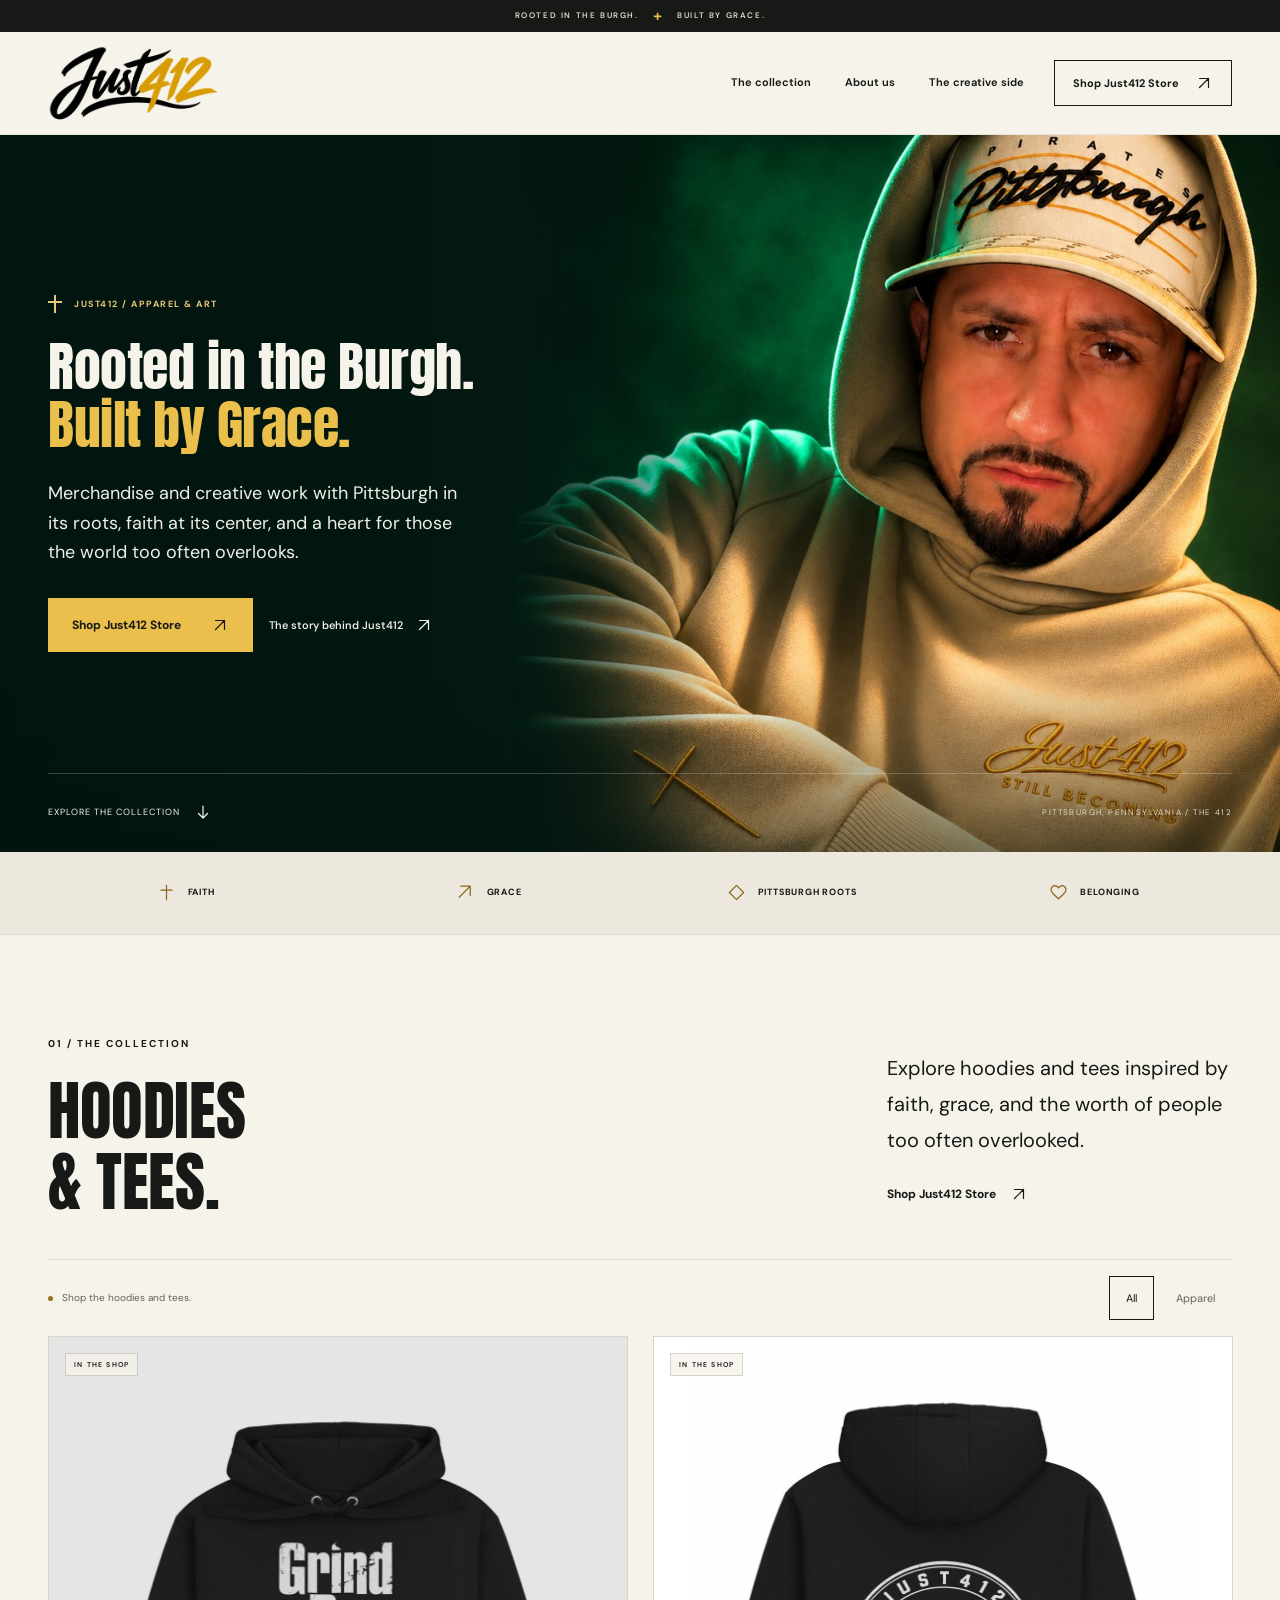
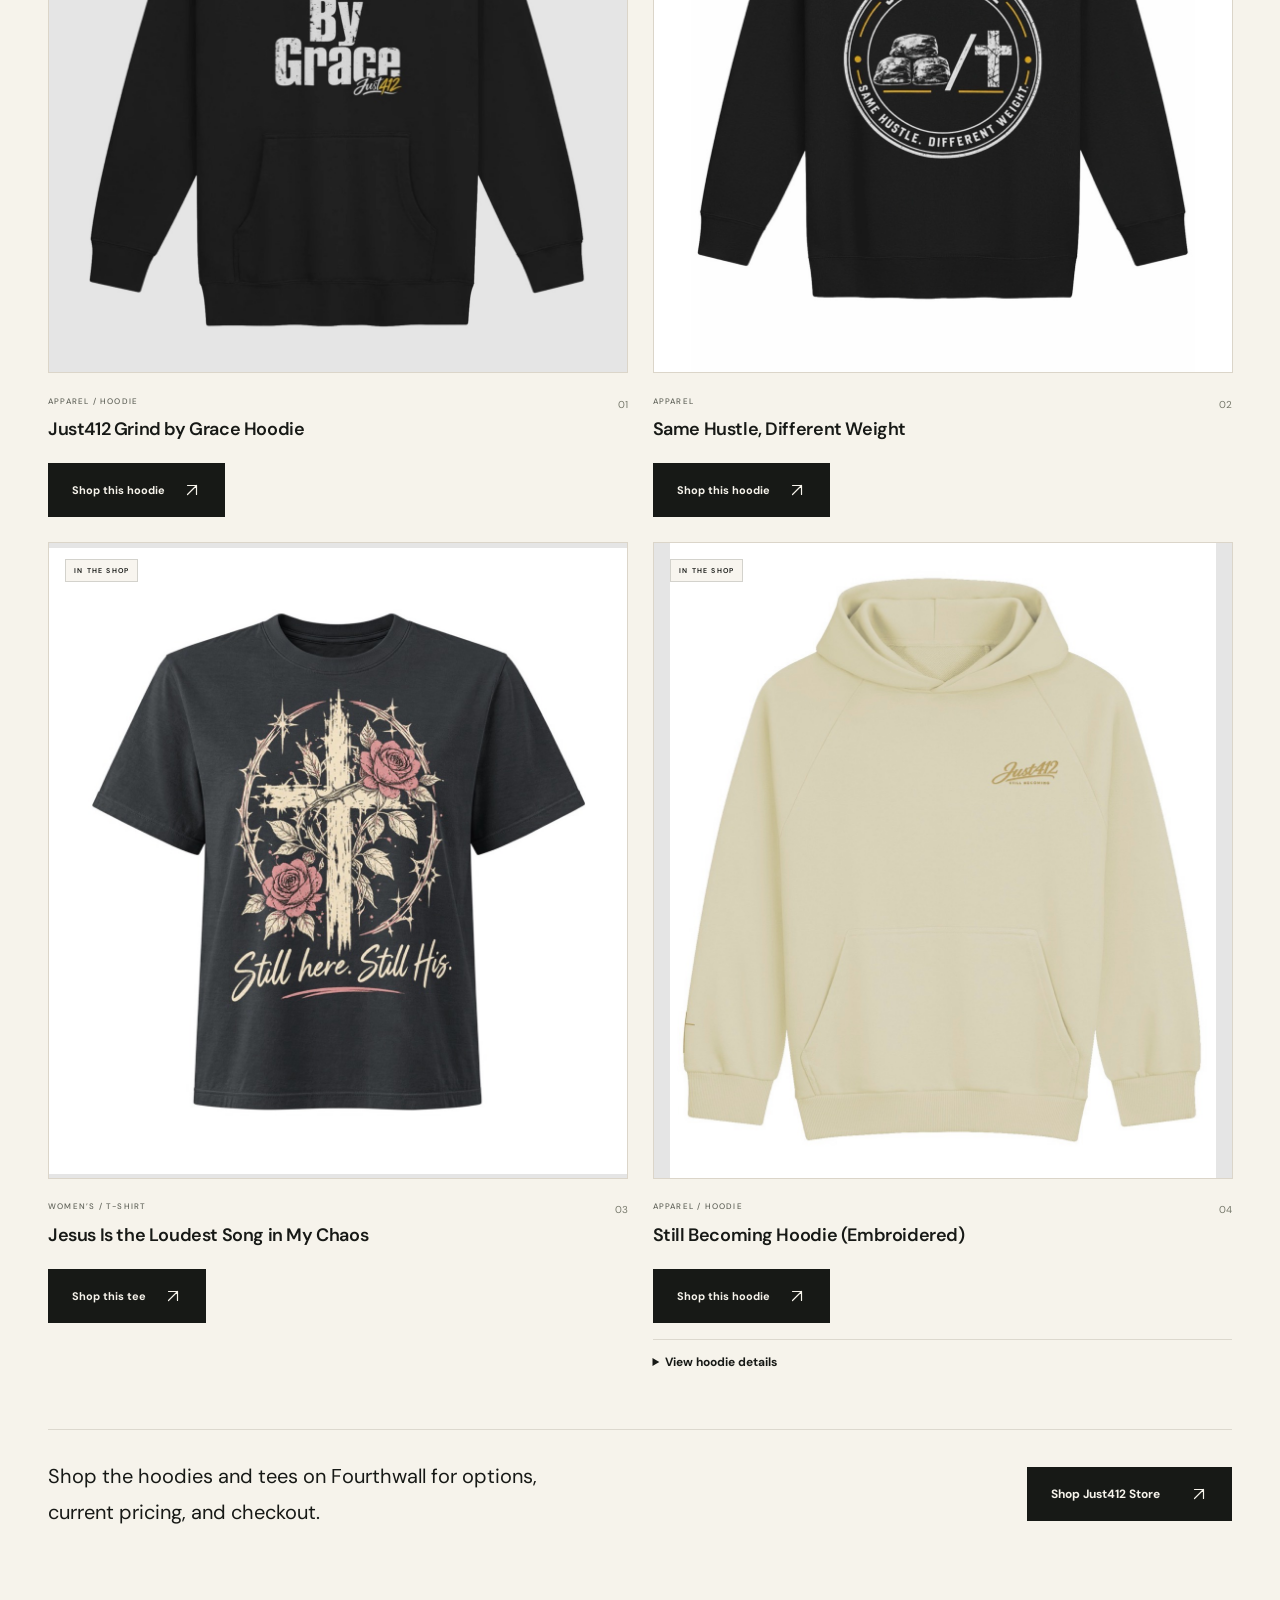
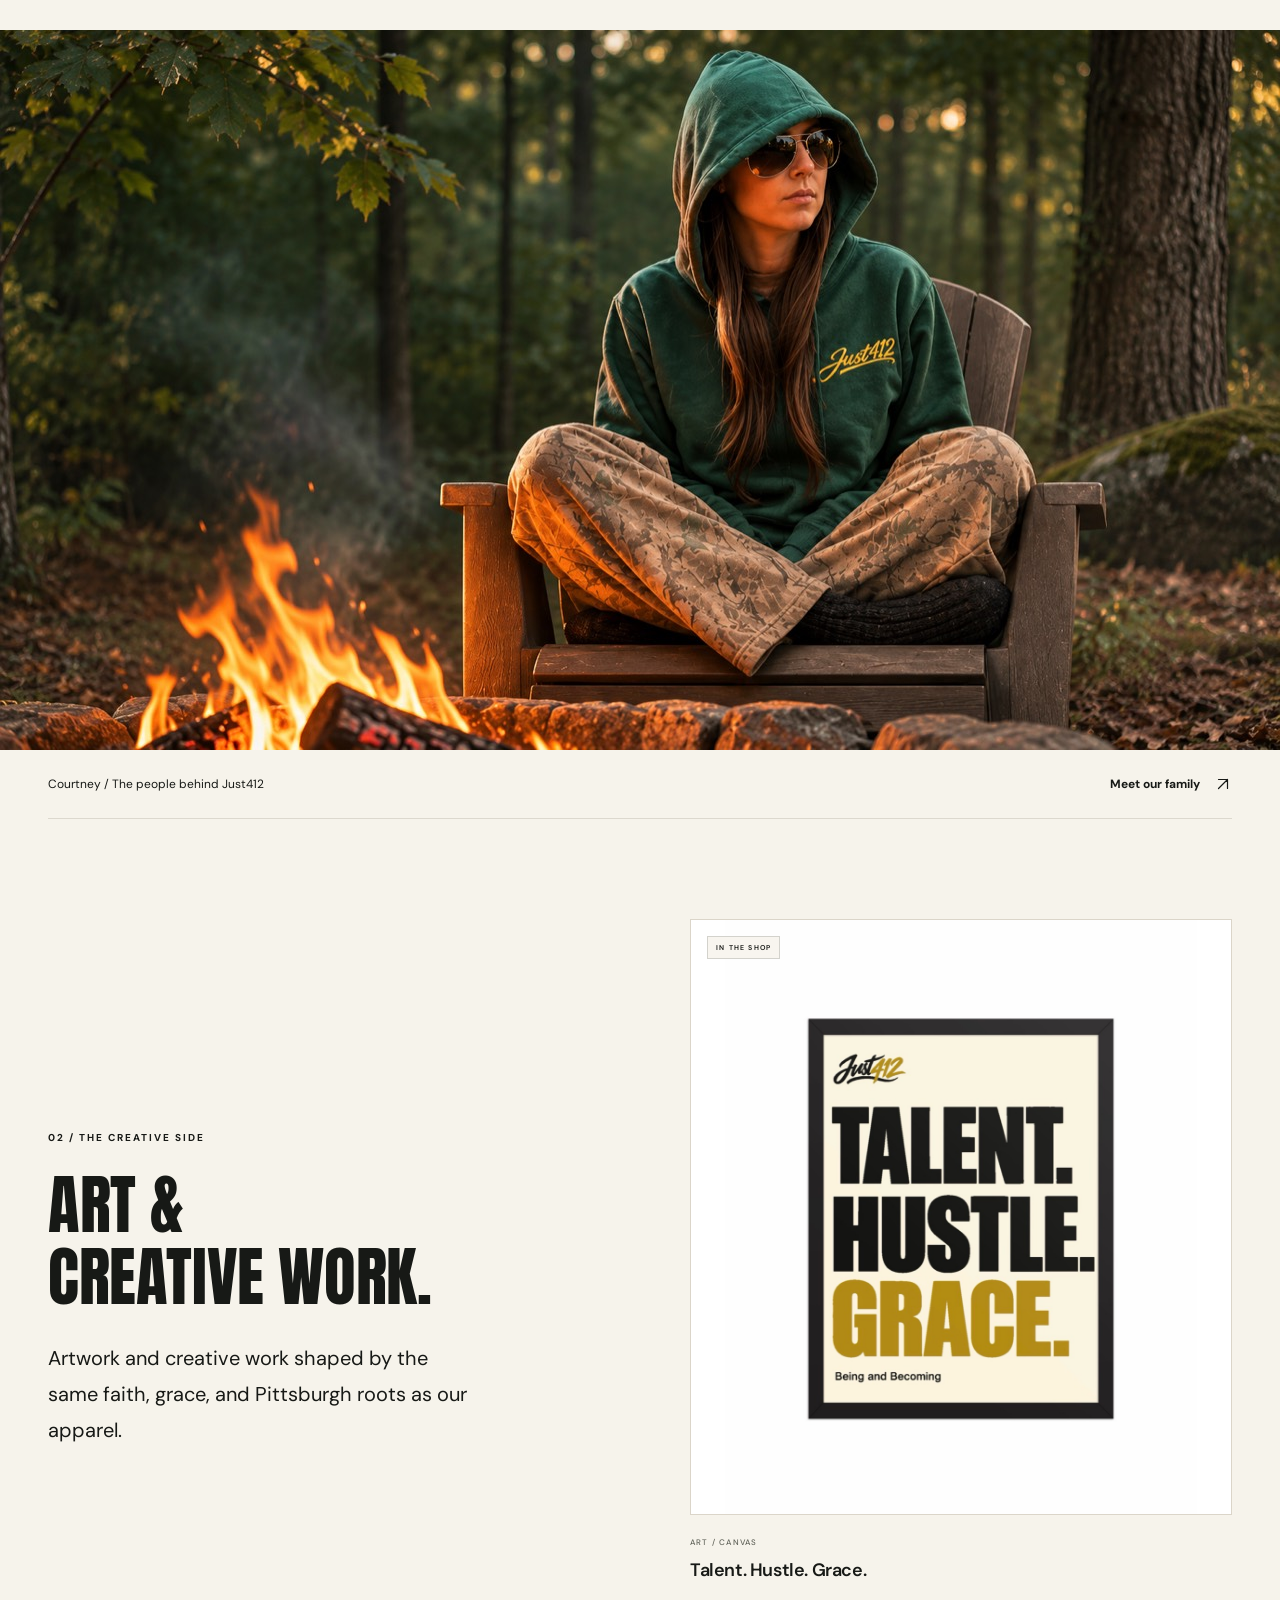
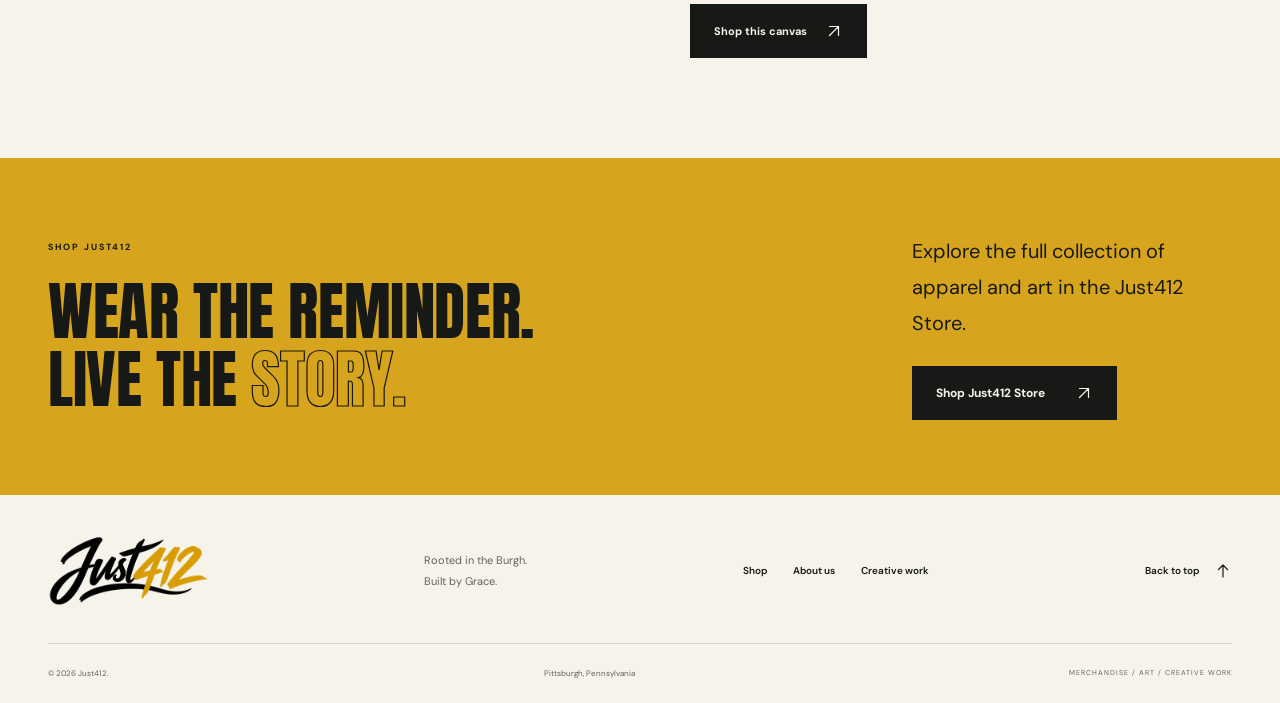
==== commit ae84452e: "Make Courtney photograph full width and guard mobile campaign image sizing" ====
--- a/index.html
+++ b/index.html
@@ -10,7 +10,15 @@
     <link rel="icon" href="favicon.svg" type="image/svg+xml">
     <link rel="preload" href="assets/fonts/anton-latin.woff" as="font" type="font/woff" crossorigin>
     <link rel="preload" href="assets/fonts/dm-sans-latin.woff" as="font" type="font/woff" crossorigin>
-    <link rel="stylesheet" href="styles.css">
+    <link rel="stylesheet" href="styles.css?v=campaign-fullwidth-3">
+    <style>
+      /* Keep campaign photos fitted while cached stylesheets refresh. */
+      .courtney-feature > img { display: block; width: 100%; max-width: 100%; height: auto; }
+      @media (max-width: 760px) {
+        .campaign-hero .campaign-photos { position: relative; inset: auto; width: 100%; }
+        .campaign-hero .campaign-photos .campaign-justin { position: relative; right: auto; display: block; width: 100%; max-width: 100%; height: auto; margin: 0; }
+      }
+    </style>
     <script src="script.js" defer></script>
   </head>
   <body>
@@ -117,9 +125,9 @@
         <div class="shop-note" id="shop-status"><p>Shop the hoodies and tees on Fourthwall for options, current pricing, and checkout.</p><a class="button button-dark" data-store-link href="https://just412-shop.fourthwall.com/">Shop Just412 Store <svg class="arrow-icon" viewBox="0 0 24 24" aria-hidden="true"><path d="M6 18 18 6M6 6h12v12"/></svg></a></div>
       </section>
 
-      <figure class="courtney-feature wrap">
-        <img src="assets/just412-courtney-campaign.jpg" alt="Courtney wearing a green Just412 hoodie beside a campfire" width="1280" height="720" loading="lazy">
-        <figcaption><span>Courtney / The people behind Just412</span><a class="text-link" href="about.html#our-family">Meet our family <svg class="arrow-icon" viewBox="0 0 24 24" aria-hidden="true"><path d="M6 18 18 6M6 6h12v12"/></svg></a></figcaption>
+      <figure class="courtney-feature" style="width: 100%; max-width: 100%; margin: 0;">
+        <img src="assets/just412-courtney-campaign.jpg" alt="Courtney wearing a green Just412 hoodie beside a campfire" width="1280" height="720" loading="lazy" style="display: block; width: 100%; max-width: 100%; height: auto;">
+        <figcaption class="wrap"><span>Courtney / The people behind Just412</span><a class="text-link" href="about.html#our-family">Meet our family <svg class="arrow-icon" viewBox="0 0 24 24" aria-hidden="true"><path d="M6 18 18 6M6 6h12v12"/></svg></a></figcaption>
       </figure>
 
       <section class="studio-section section-pad wrap" id="studio" aria-labelledby="studio-title">
--- a/styles.css
+++ b/styles.css
@@ -456,8 +456,8 @@
 /* Separate campaign portraits: Justin leads; Courtney follows the collection. */
 .campaign-hero .campaign-justin { width: 60%; -webkit-mask-image: linear-gradient(to right, transparent, #000 26%); mask-image: linear-gradient(to right, transparent, #000 26%); object-position: 50% 35%; }
 .campaign-hero .hero-copy { width: 40%; }
-.courtney-feature { margin-block: 0; }
-.courtney-feature > img { display: block; width: 100%; height: auto; }
+.courtney-feature { display: block; width: 100%; margin: 0; min-width: 0; max-width: 100%; }
+.courtney-feature > img { display: block; width: 100%; max-width: 100%; height: auto; aspect-ratio: 16 / 9; object-fit: contain; }
 .courtney-feature figcaption { display: flex; align-items: center; justify-content: space-between; gap: 16px; padding-block: 12px; border-bottom: 1px solid var(--line); font-size: 12px; line-height: 1.7; }
 @media (max-width: 760px) {
   .campaign-hero .hero-copy { width: 100%; }
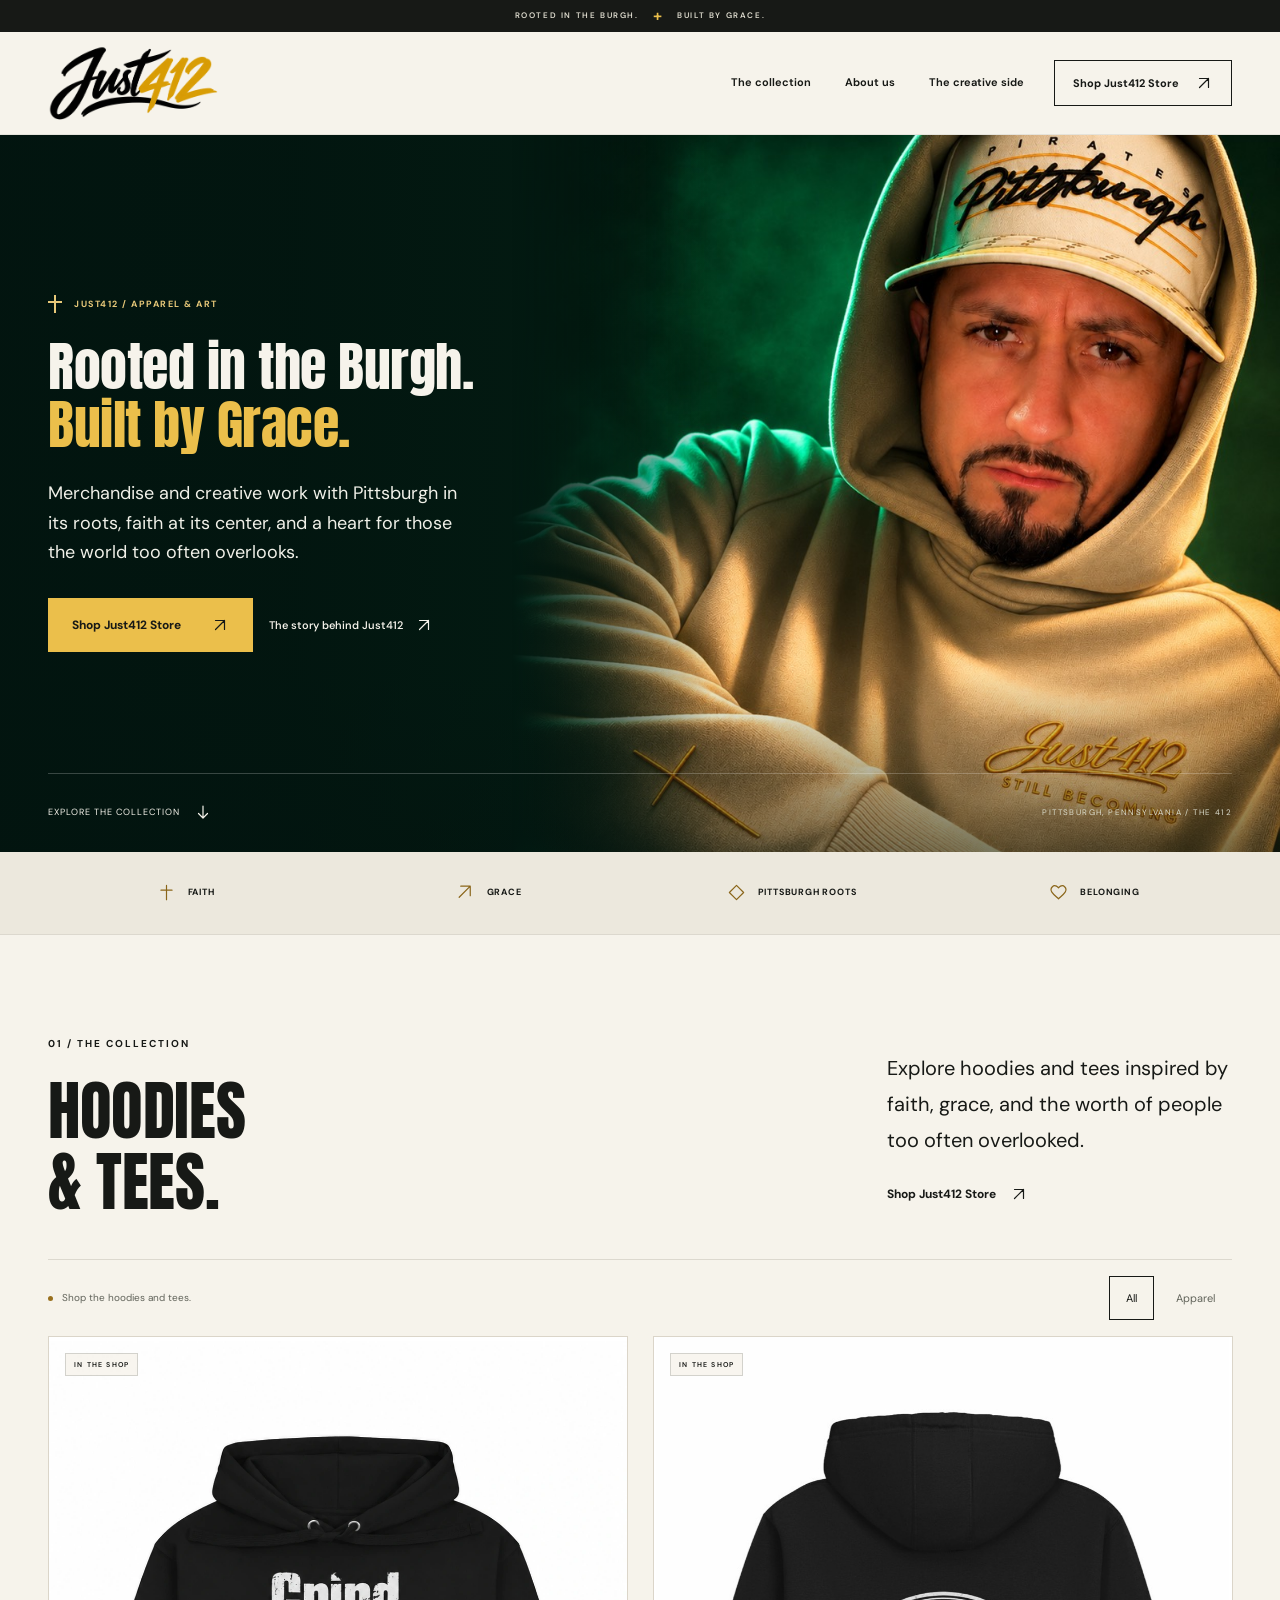
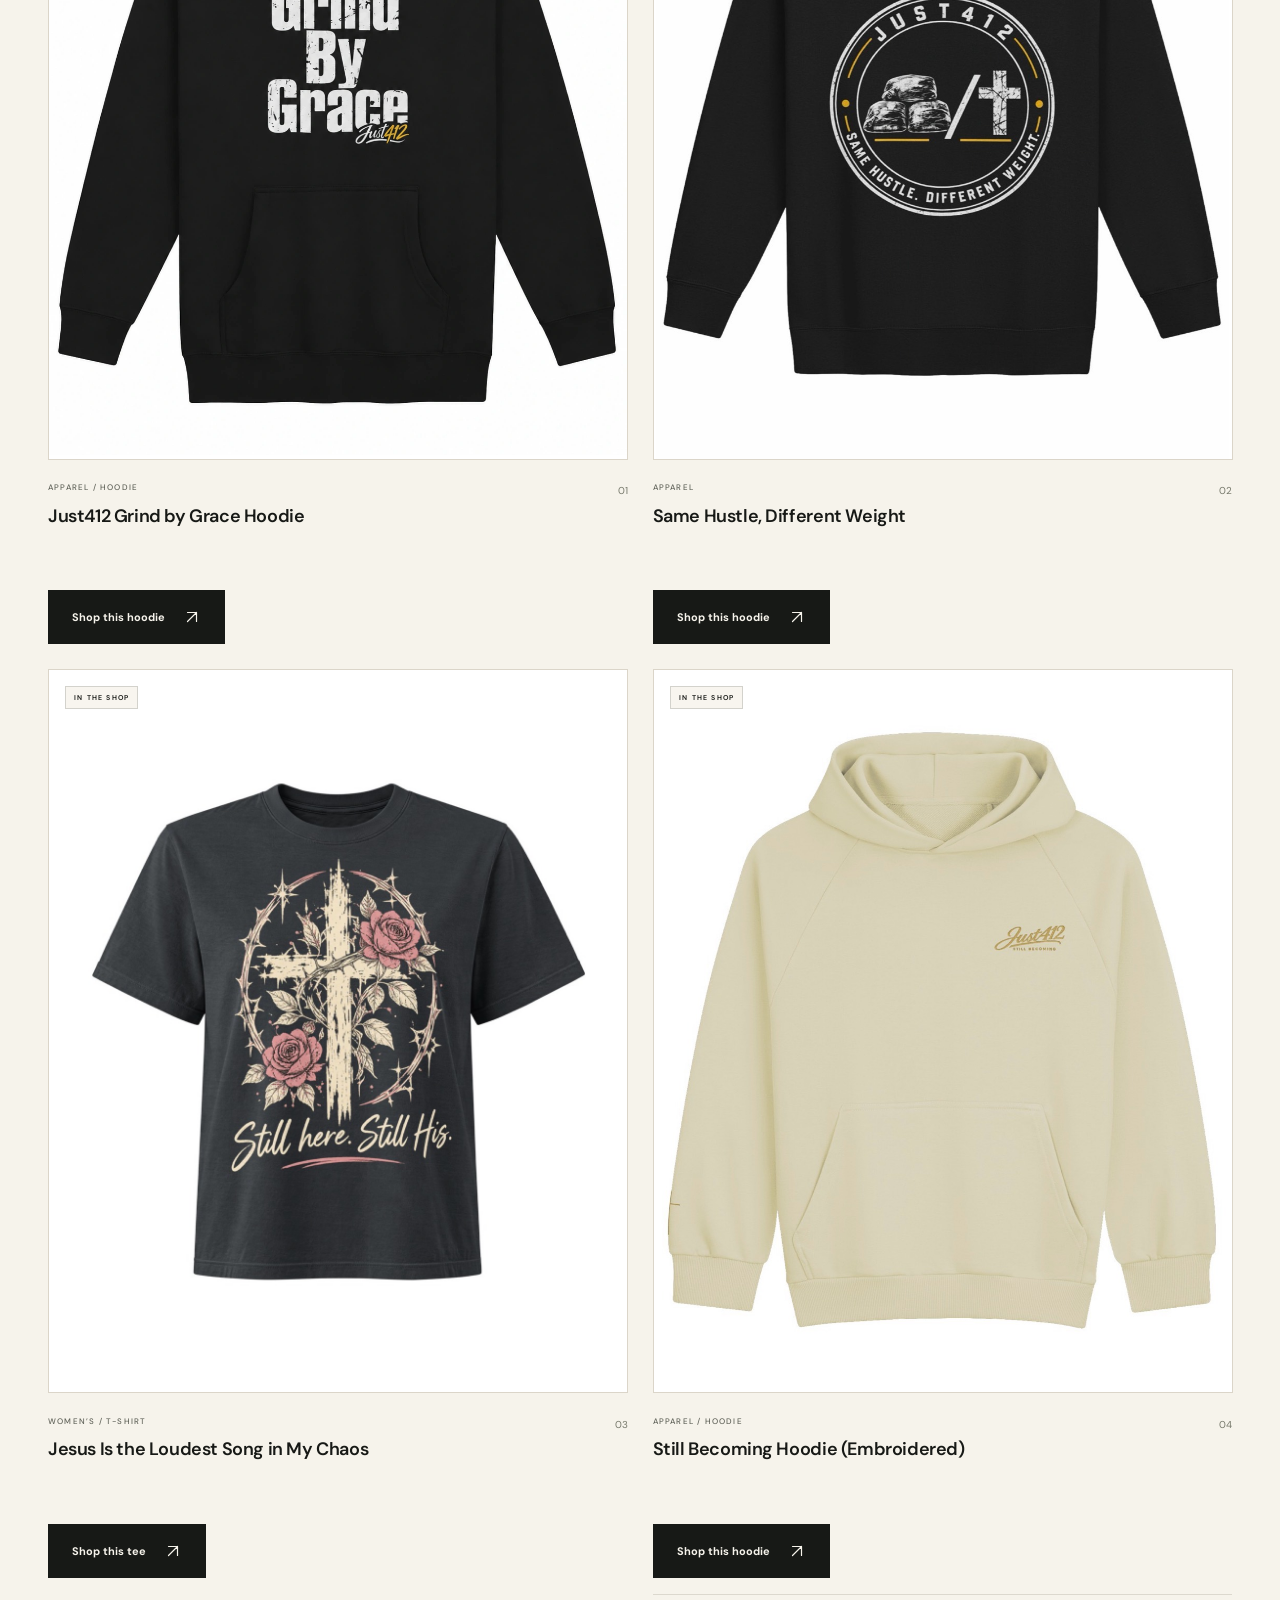
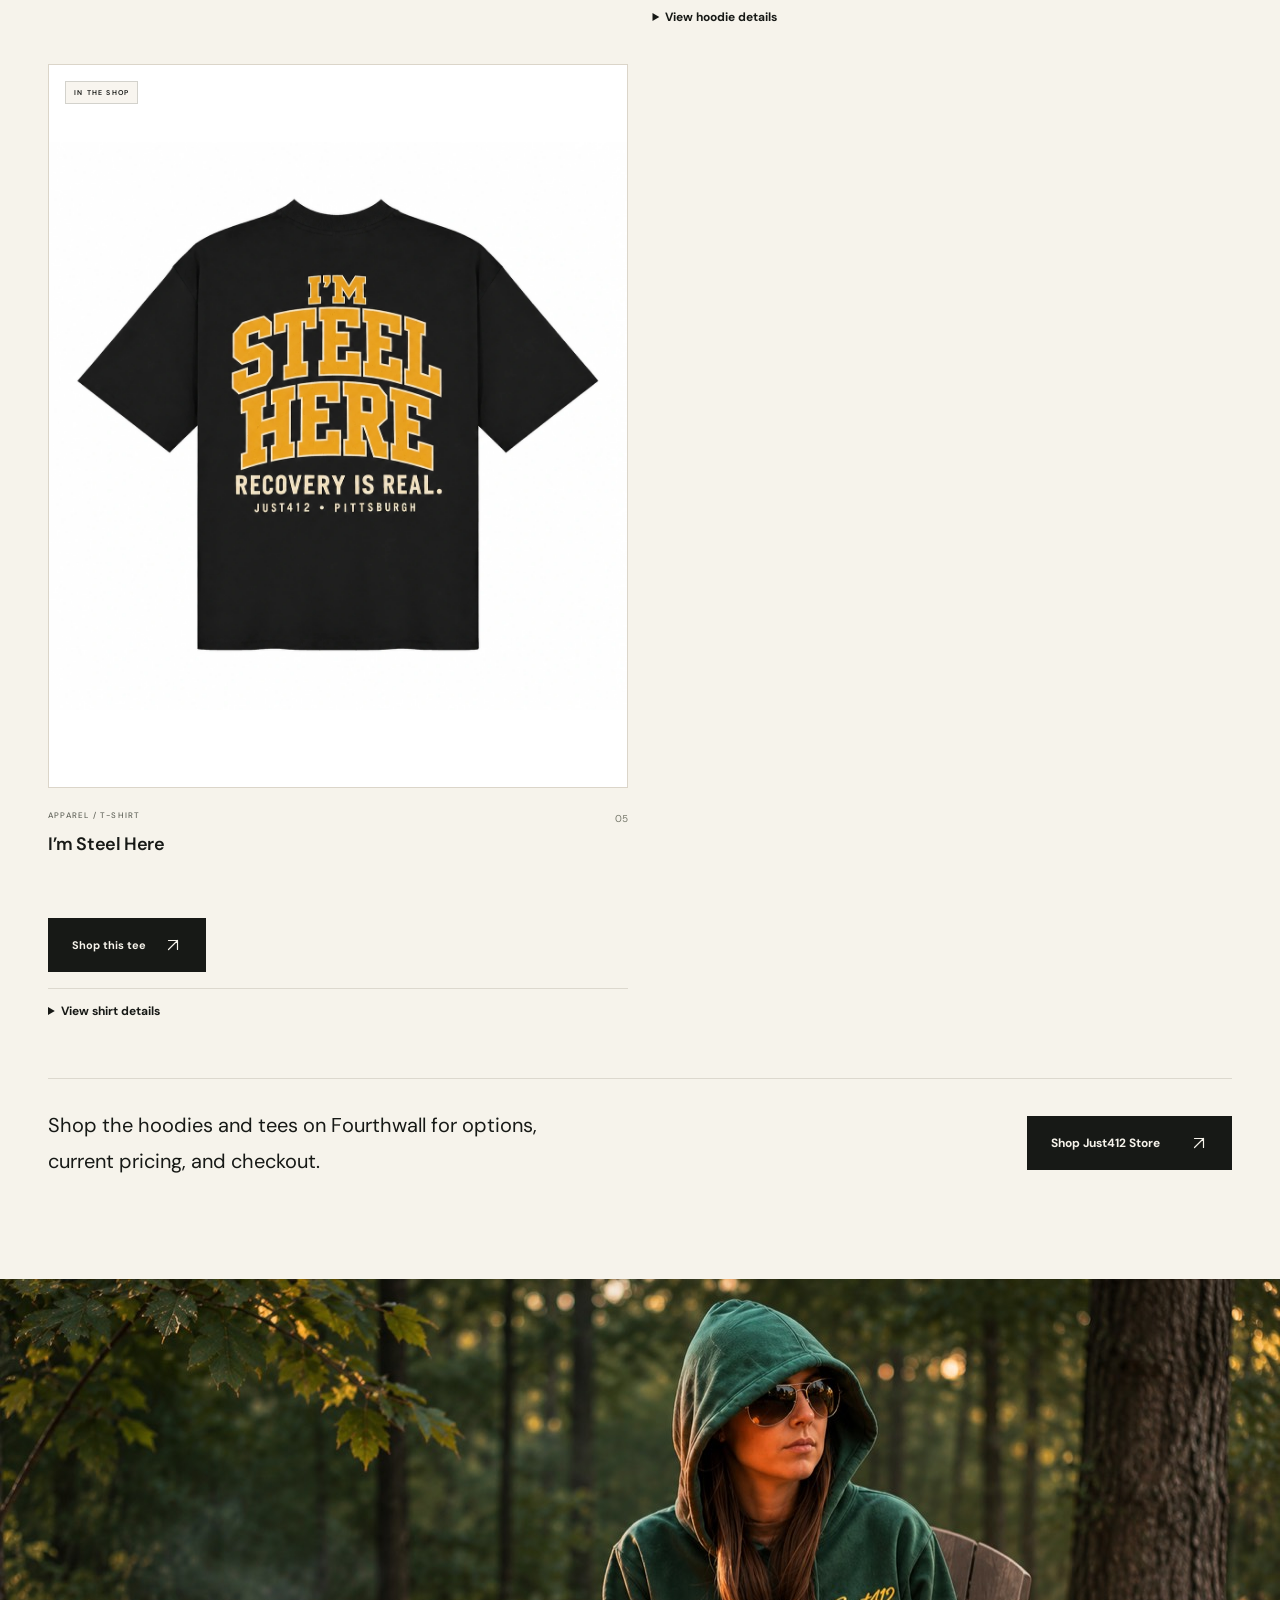
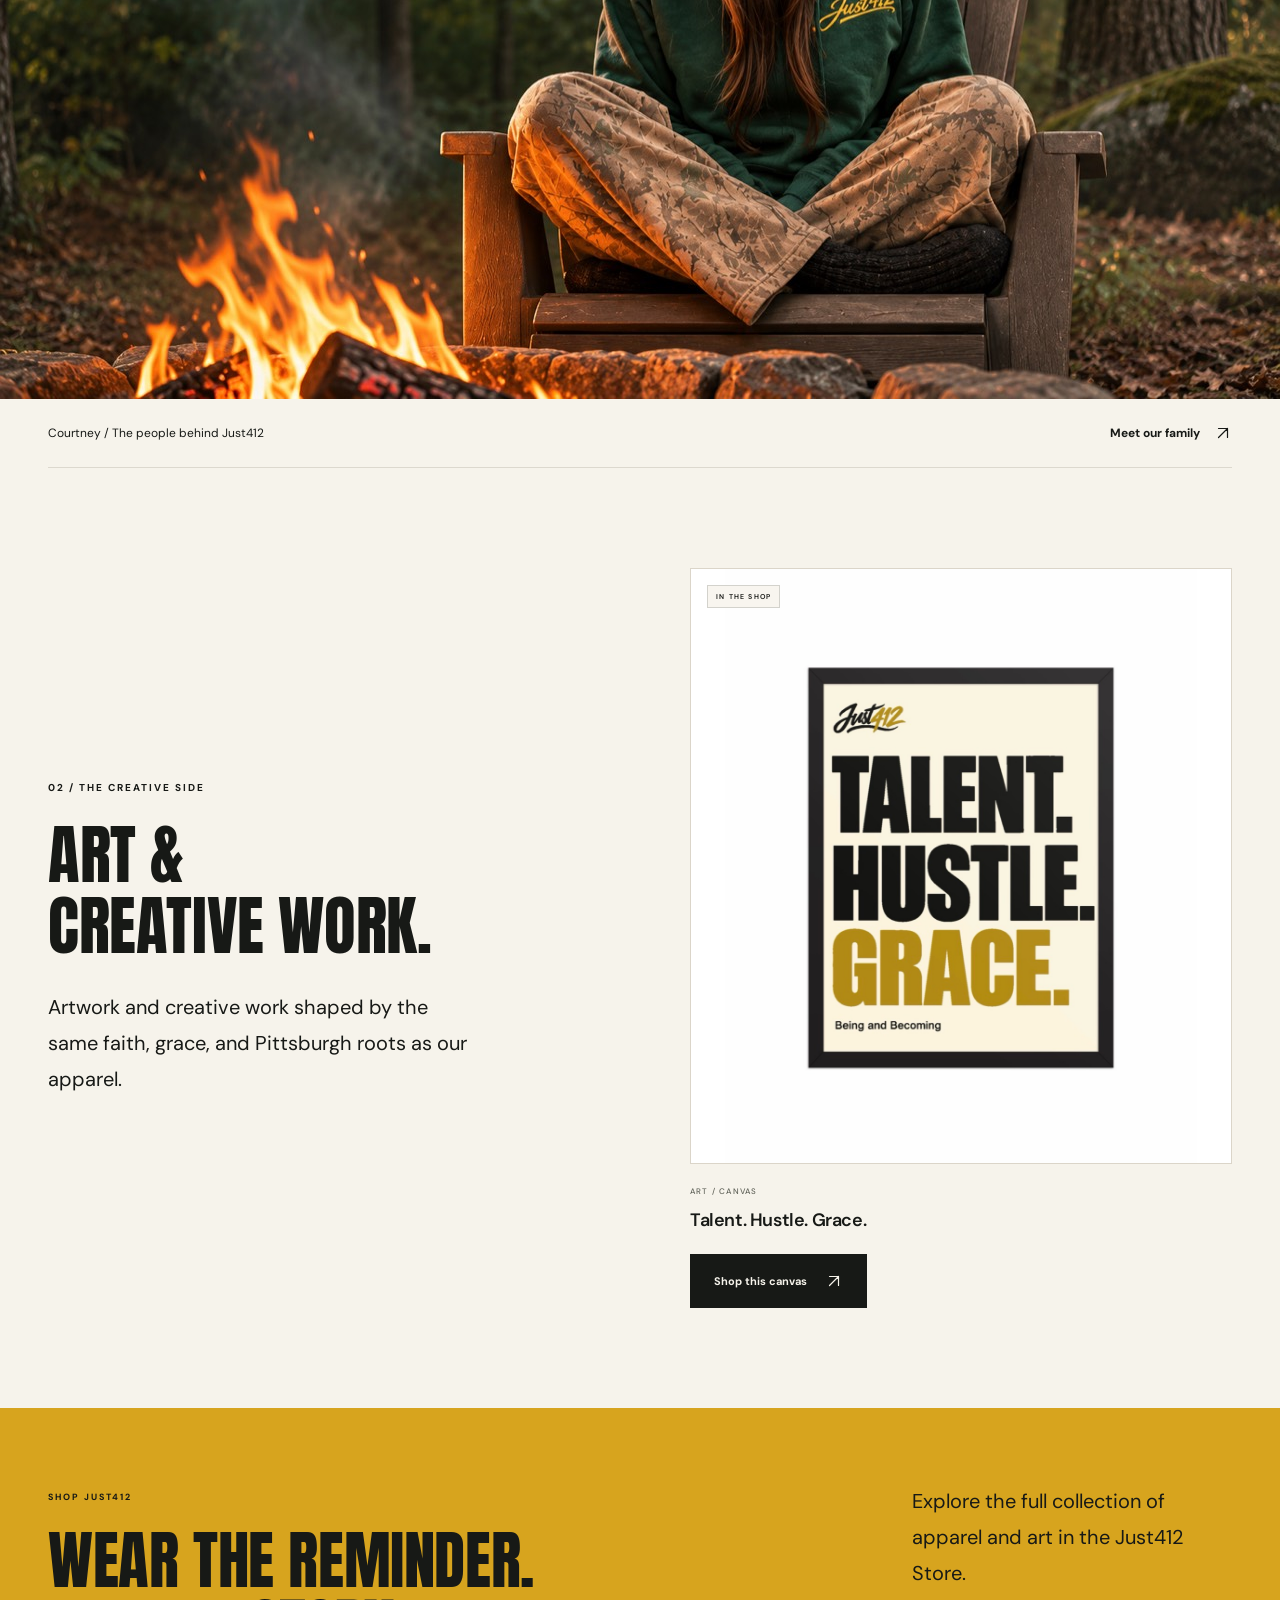
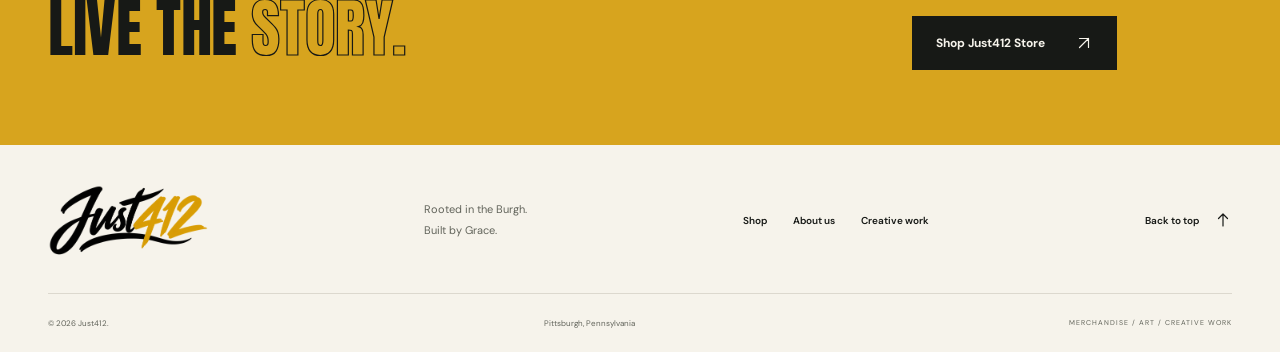
==== commit 35bf8881: "Add I'm Steel Here tee and align product images on uniform white backgrounds" ====
--- a/index.html
+++ b/index.html
@@ -10,7 +10,7 @@
     <link rel="icon" href="favicon.svg" type="image/svg+xml">
     <link rel="preload" href="assets/fonts/anton-latin.woff" as="font" type="font/woff" crossorigin>
     <link rel="preload" href="assets/fonts/dm-sans-latin.woff" as="font" type="font/woff" crossorigin>
-    <link rel="stylesheet" href="styles.css?v=campaign-fullwidth-3">
+    <link rel="stylesheet" href="styles.css?v=product-white-4">
     <style>
       /* Keep campaign photos fitted while cached stylesheets refresh. */
       .courtney-feature > img { display: block; width: 100%; max-width: 100%; height: auto; }
@@ -84,7 +84,7 @@
           <article class="product-card" data-category="wear">
             <a class="product-visual product-photo-link" data-product-link href="https://just412-shop.fourthwall.com/products/grind-by-grace-hoodie" aria-label="View the Just412 Grind by Grace Hoodie on Fourthwall">
               <span class="product-label">In the shop</span>
-              <img class="product-photo" src="assets/grind-by-grace-hoodie.jpg" alt="Black Just412 hoodie with distressed white Grind By Grace lettering and a small Just412 logo" width="1036" height="1280" loading="lazy">
+              <img class="product-photo" src="assets/grind-by-grace-white.webp" alt="Black Just412 hoodie with distressed white Grind By Grace lettering and a small Just412 logo" width="1128" height="1394" loading="lazy">
             </a>
             <div class="product-caption"><div><p class="product-type">Apparel / Hoodie</p><h3><a data-product-link href="https://just412-shop.fourthwall.com/products/grind-by-grace-hoodie">Just412 Grind by Grace Hoodie</a></h3></div><span class="product-number" aria-hidden="true">01</span></div>
             <a class="button button-dark product-shop" data-product-link href="https://just412-shop.fourthwall.com/products/grind-by-grace-hoodie">Shop this hoodie <svg class="arrow-icon" viewBox="0 0 24 24" aria-hidden="true"><path d="M6 18 18 6M6 6h12v12"/></svg></a>
@@ -118,6 +118,20 @@
                 <figure><img src="assets/still-becoming-angle.jpg" alt="Angled view of the cream hoodie showing the gold cross on its sleeve" width="1108" height="1280" loading="lazy"><figcaption>Another look</figcaption></figure>
                 <figure><img src="assets/still-becoming-chest.jpg" alt="Close-up of the gold Just412 logo with Still Becoming beneath it" width="298" height="213" loading="lazy"><figcaption>Chest detail</figcaption></figure>
                 <figure><img src="assets/still-becoming-sleeve.jpg" alt="Close-up of the gold cross near the hoodie cuff" width="428" height="474" loading="lazy"><figcaption>Sleeve detail</figcaption></figure>
+              </div>
+            </details>
+          </article>
+          <article class="product-card" data-category="wear" id="im-steel-here" aria-labelledby="im-steel-here-title">
+            <a class="product-visual product-photo-link" data-product-link href="https://just412-shop.fourthwall.com/products/im-steel-here" aria-label="View the I’m Steel Here shirt on Fourthwall">
+              <span class="product-label">In the shop</span>
+              <img class="product-photo" src="assets/im-steel-here-back-white.webp" alt="Back of a black shirt with gold I’m Steel Here lettering, Recovery Is Real, and Just412 Pittsburgh below" width="1265" height="1244" loading="lazy">
+            </a>
+            <div class="product-caption"><div><p class="product-type">Apparel / T-shirt</p><h3 id="im-steel-here-title"><a data-product-link href="https://just412-shop.fourthwall.com/products/im-steel-here">I’m Steel Here</a></h3></div><span class="product-number" aria-hidden="true">05</span></div>
+            <a class="button button-dark product-shop" data-product-link href="https://just412-shop.fourthwall.com/products/im-steel-here">Shop this tee <svg class="arrow-icon" viewBox="0 0 24 24" aria-hidden="true"><path d="M6 18 18 6M6 6h12v12"/></svg></a>
+            <details class="product-detail-photos">
+              <summary>View shirt details</summary>
+              <div class="product-detail-grid">
+                <figure><img src="assets/im-steel-here-front-white.webp" alt="Front of the black I’m Steel Here shirt with a small gold Recovery Is Real Just412 chest design" width="1239" height="1269" loading="lazy"><figcaption>Front view</figcaption></figure>
               </div>
             </details>
           </article>
--- a/styles.css
+++ b/styles.css
@@ -118,7 +118,7 @@
 .tee-visual { background: radial-gradient(ellipse at 50% 40%, #eee8dc, #d7d2c6); }
 .poster-visual { background: radial-gradient(ellipse at 30% 20%, #e5e3db, #d0cfc6); }
 .concept-label, .product-label { position: absolute; top: 16px; left: 16px; z-index: 2; padding: 6px 8px; border: 1px solid #17191629; background: #f6f3ebc9; font-size: 7px; font-weight: 600; letter-spacing: 1.2px; text-transform: uppercase; }
-.product-photo-link { display: block; background: #e5e5e5; }
+.product-photo-link { display: block; background: #fff; }
 .product-print-link { background: #fff; }
 .product-photo { position: absolute; inset: 0; display: block; width: 100%; height: 100%; object-fit: contain; }
 .product-caption h3 a:hover { text-decoration: underline; text-underline-offset: 4px; }
@@ -464,3 +464,11 @@
   .campaign-hero .campaign-justin { width: 100%; margin-top: 0; -webkit-mask-image: linear-gradient(to bottom, transparent, #000 10%); mask-image: linear-gradient(to bottom, transparent, #000 10%); }
   .courtney-feature figcaption { flex-wrap: wrap; gap: 4px 16px; }
 }
+
+/* Uniform white product frames, with full garments visible at every viewport. */
+.product-grid { align-items: start; }
+.product-grid .product-visual { width: 100%; aspect-ratio: 4 / 5; background: #fff; }
+.product-grid .product-photo { width: 100%; height: 100%; object-fit: contain; object-position: center; }
+@media (min-width: 761px) {
+  .product-grid .product-caption { min-height: 110px; }
+}
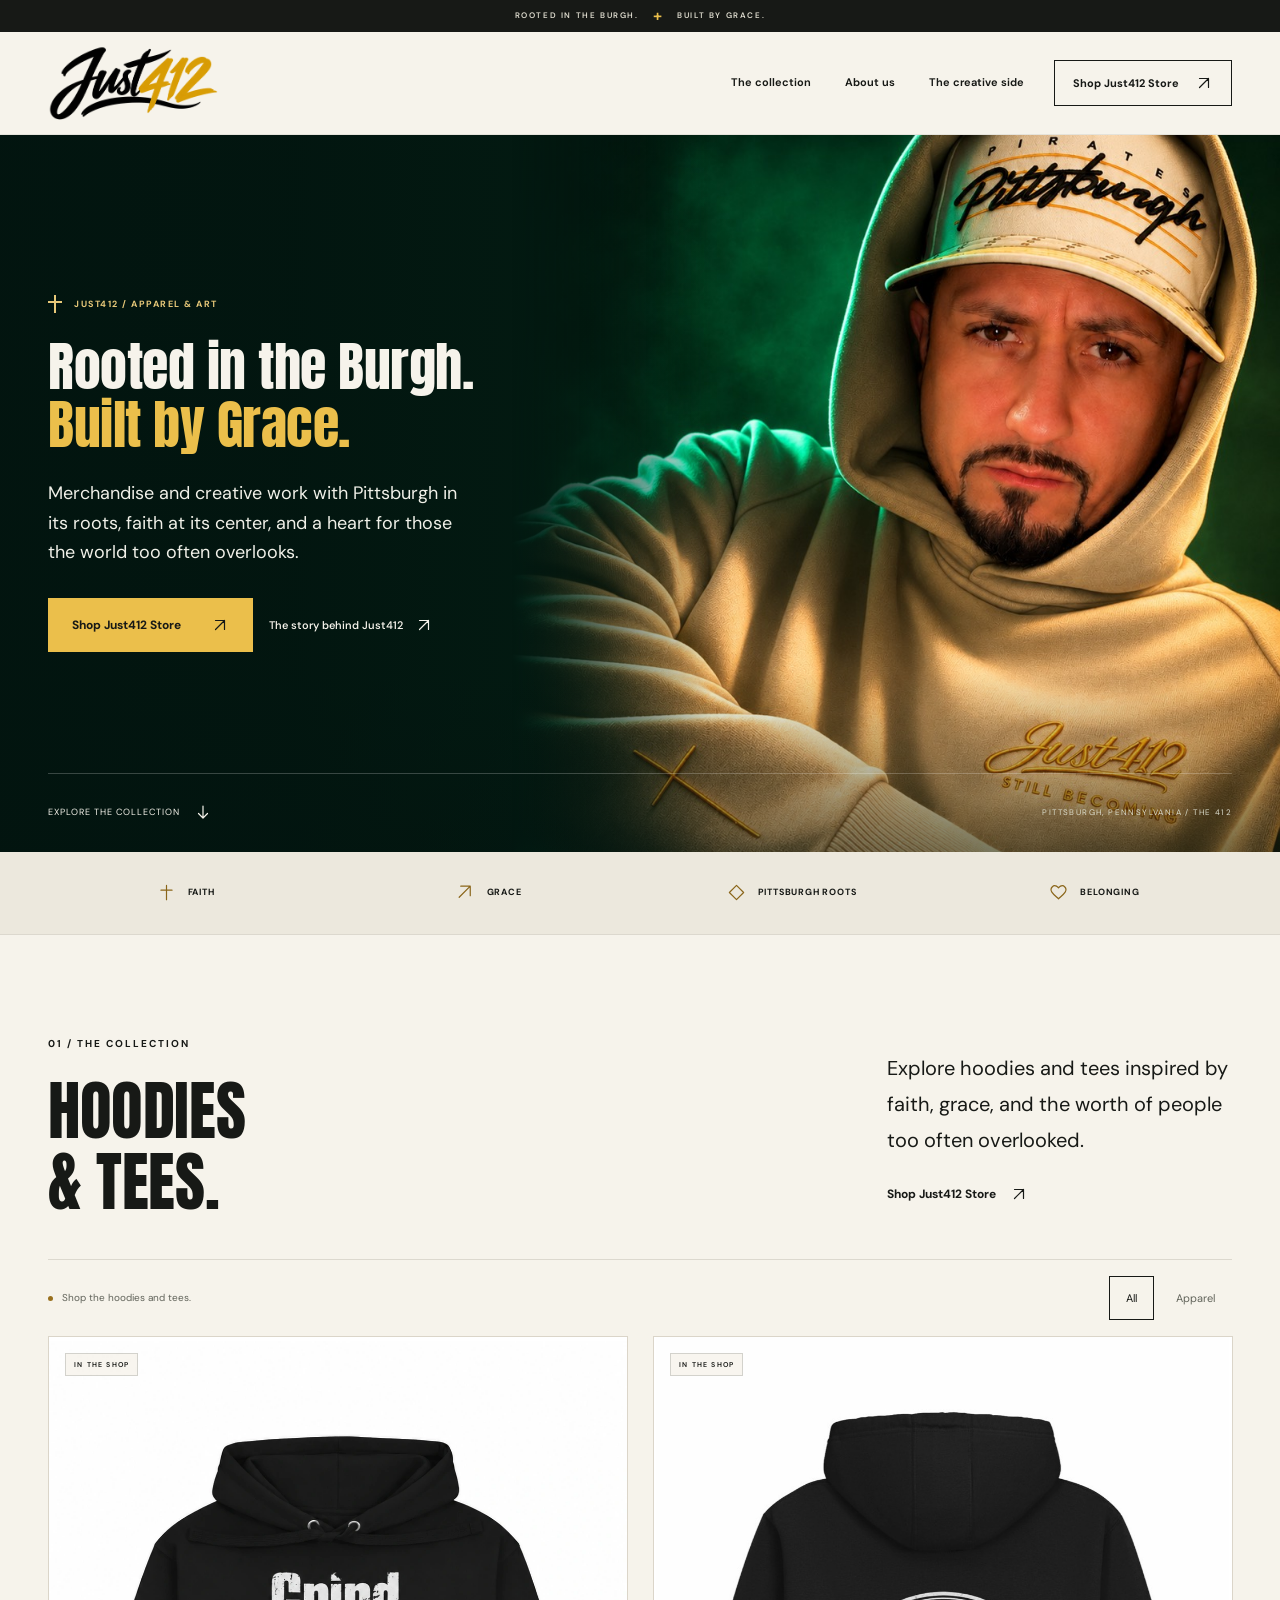
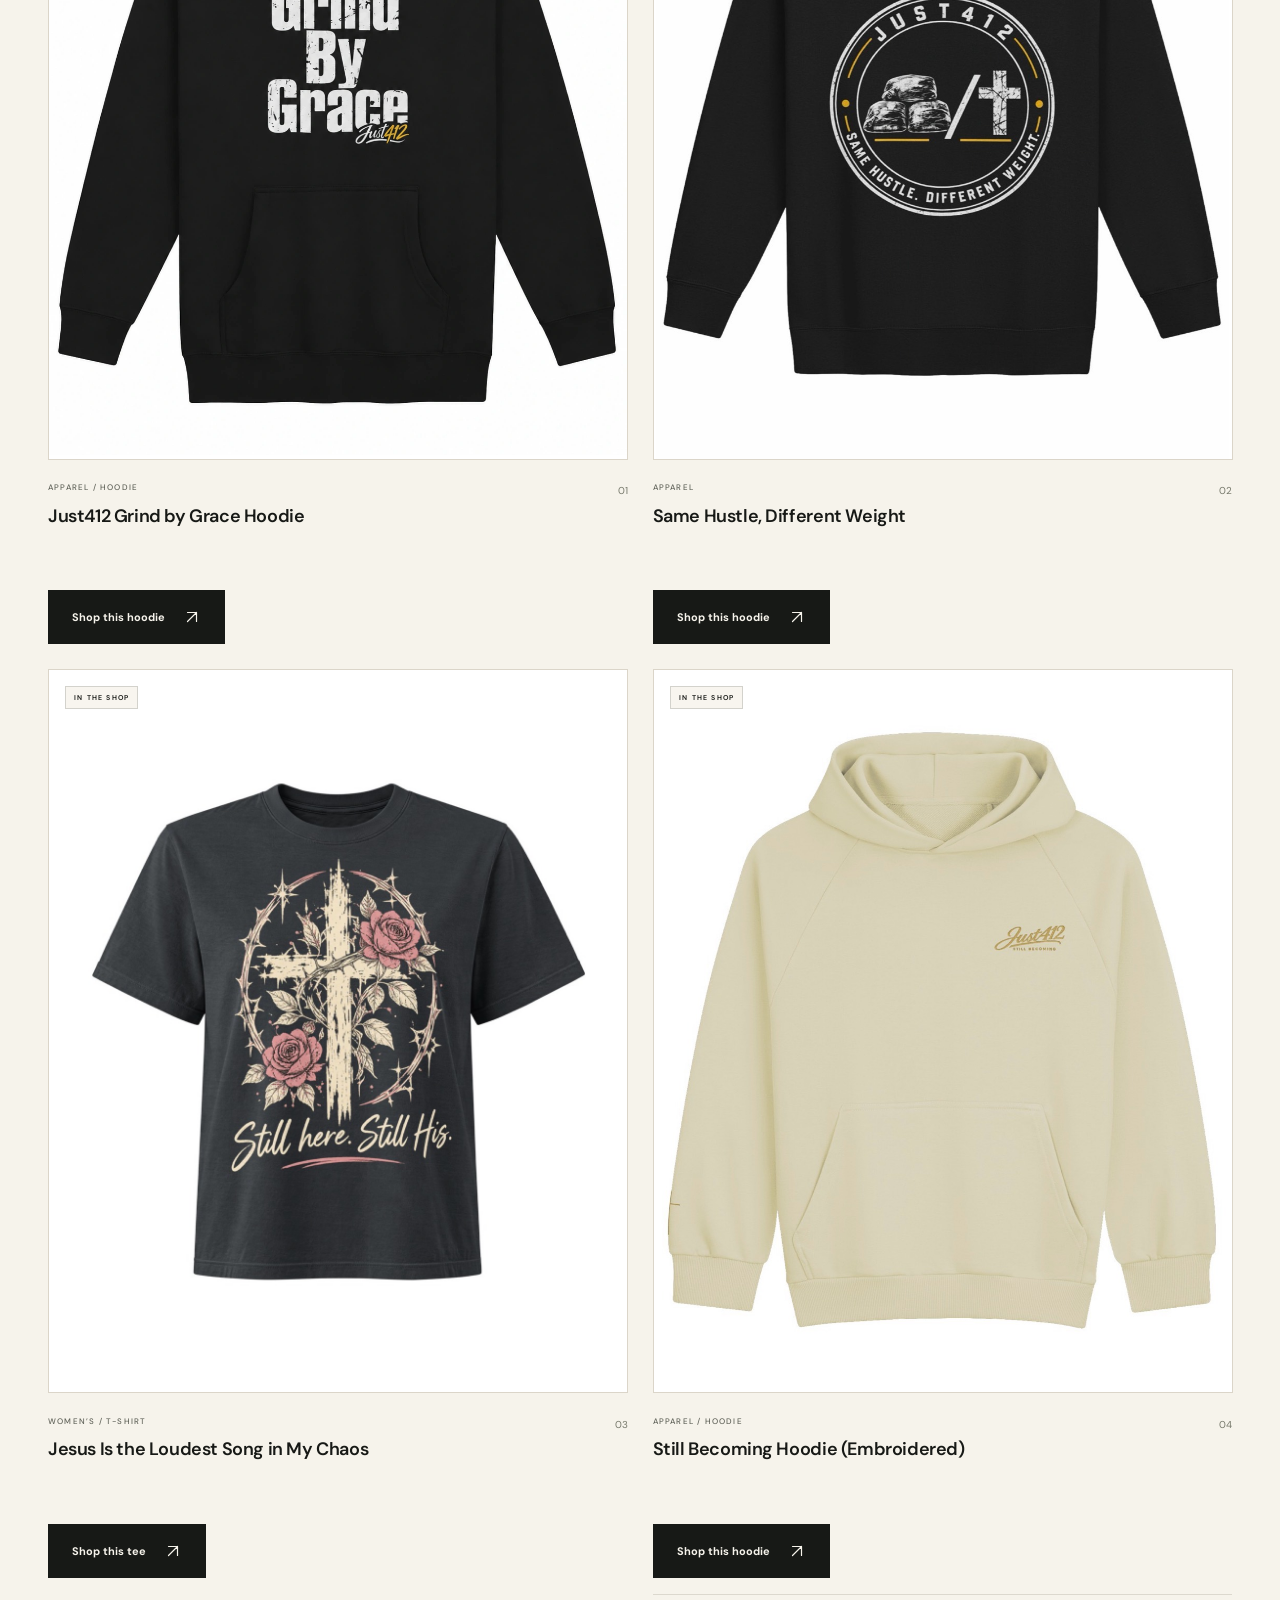
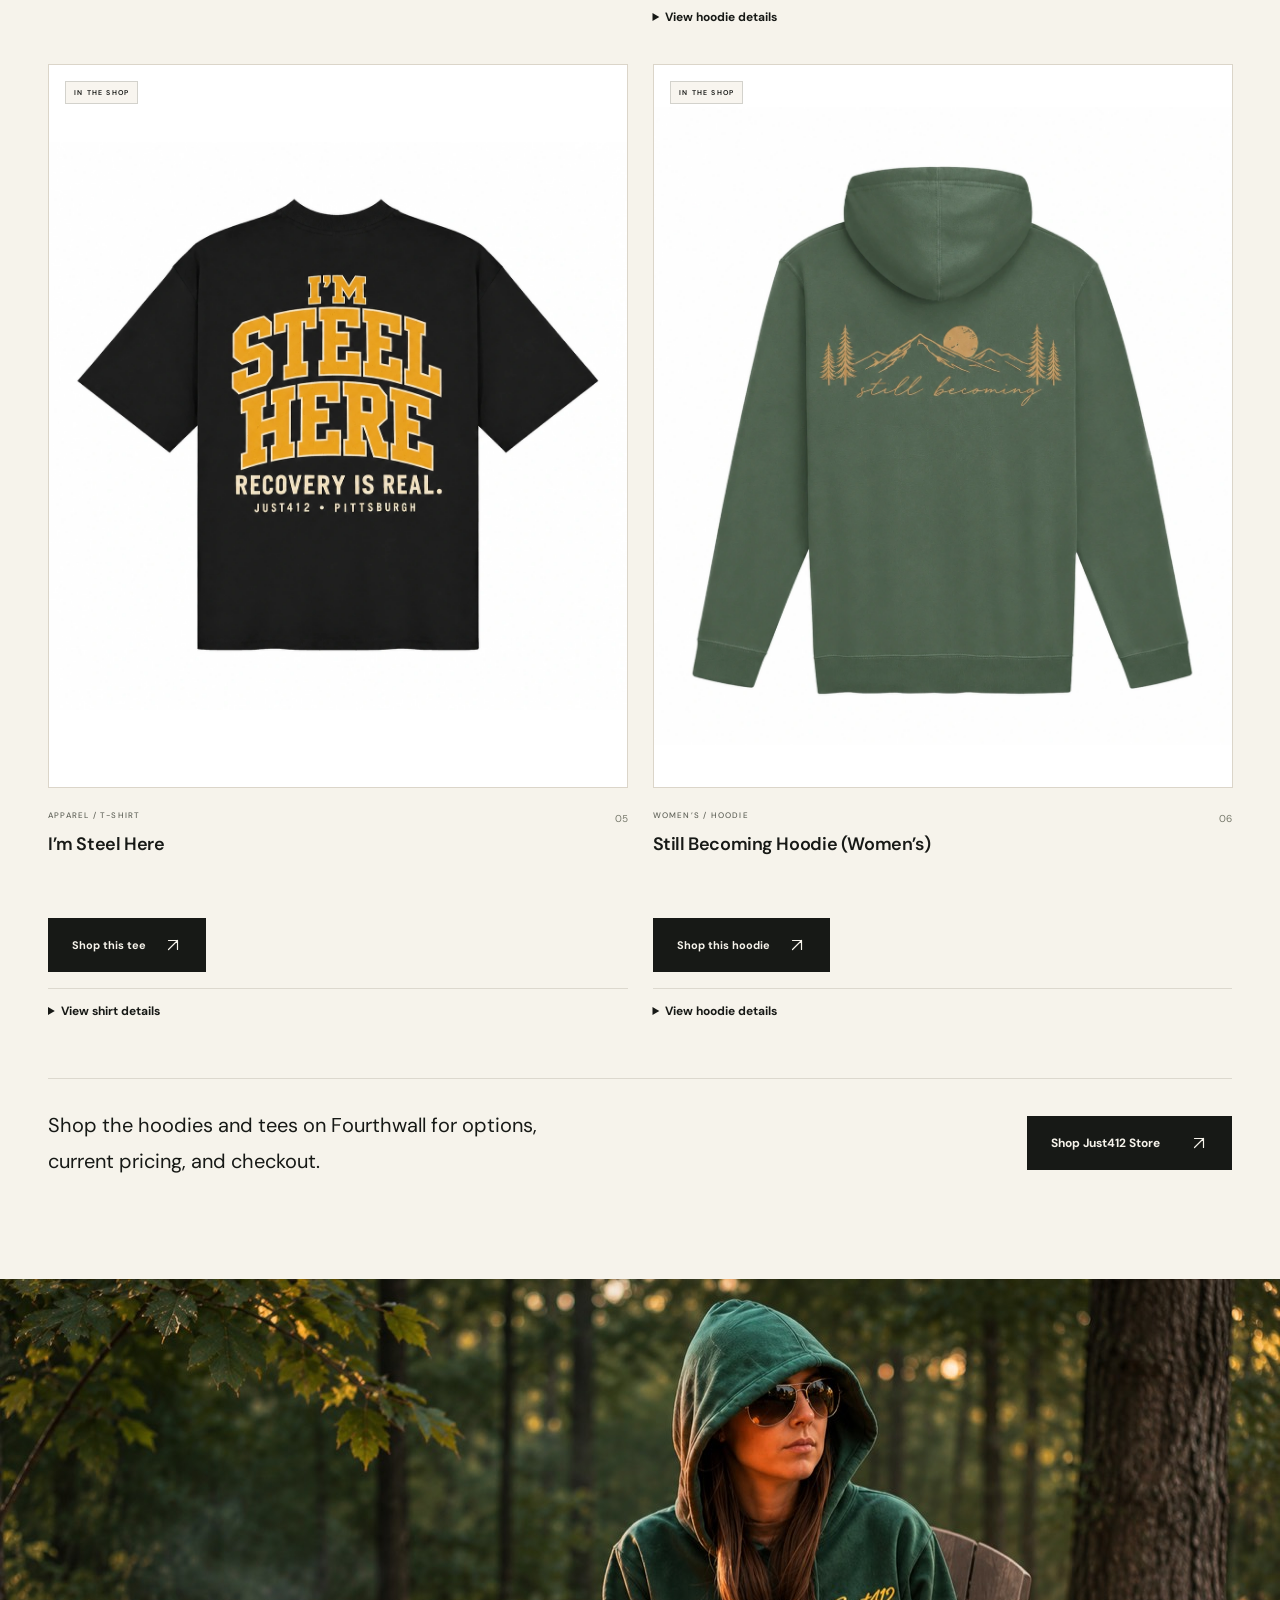
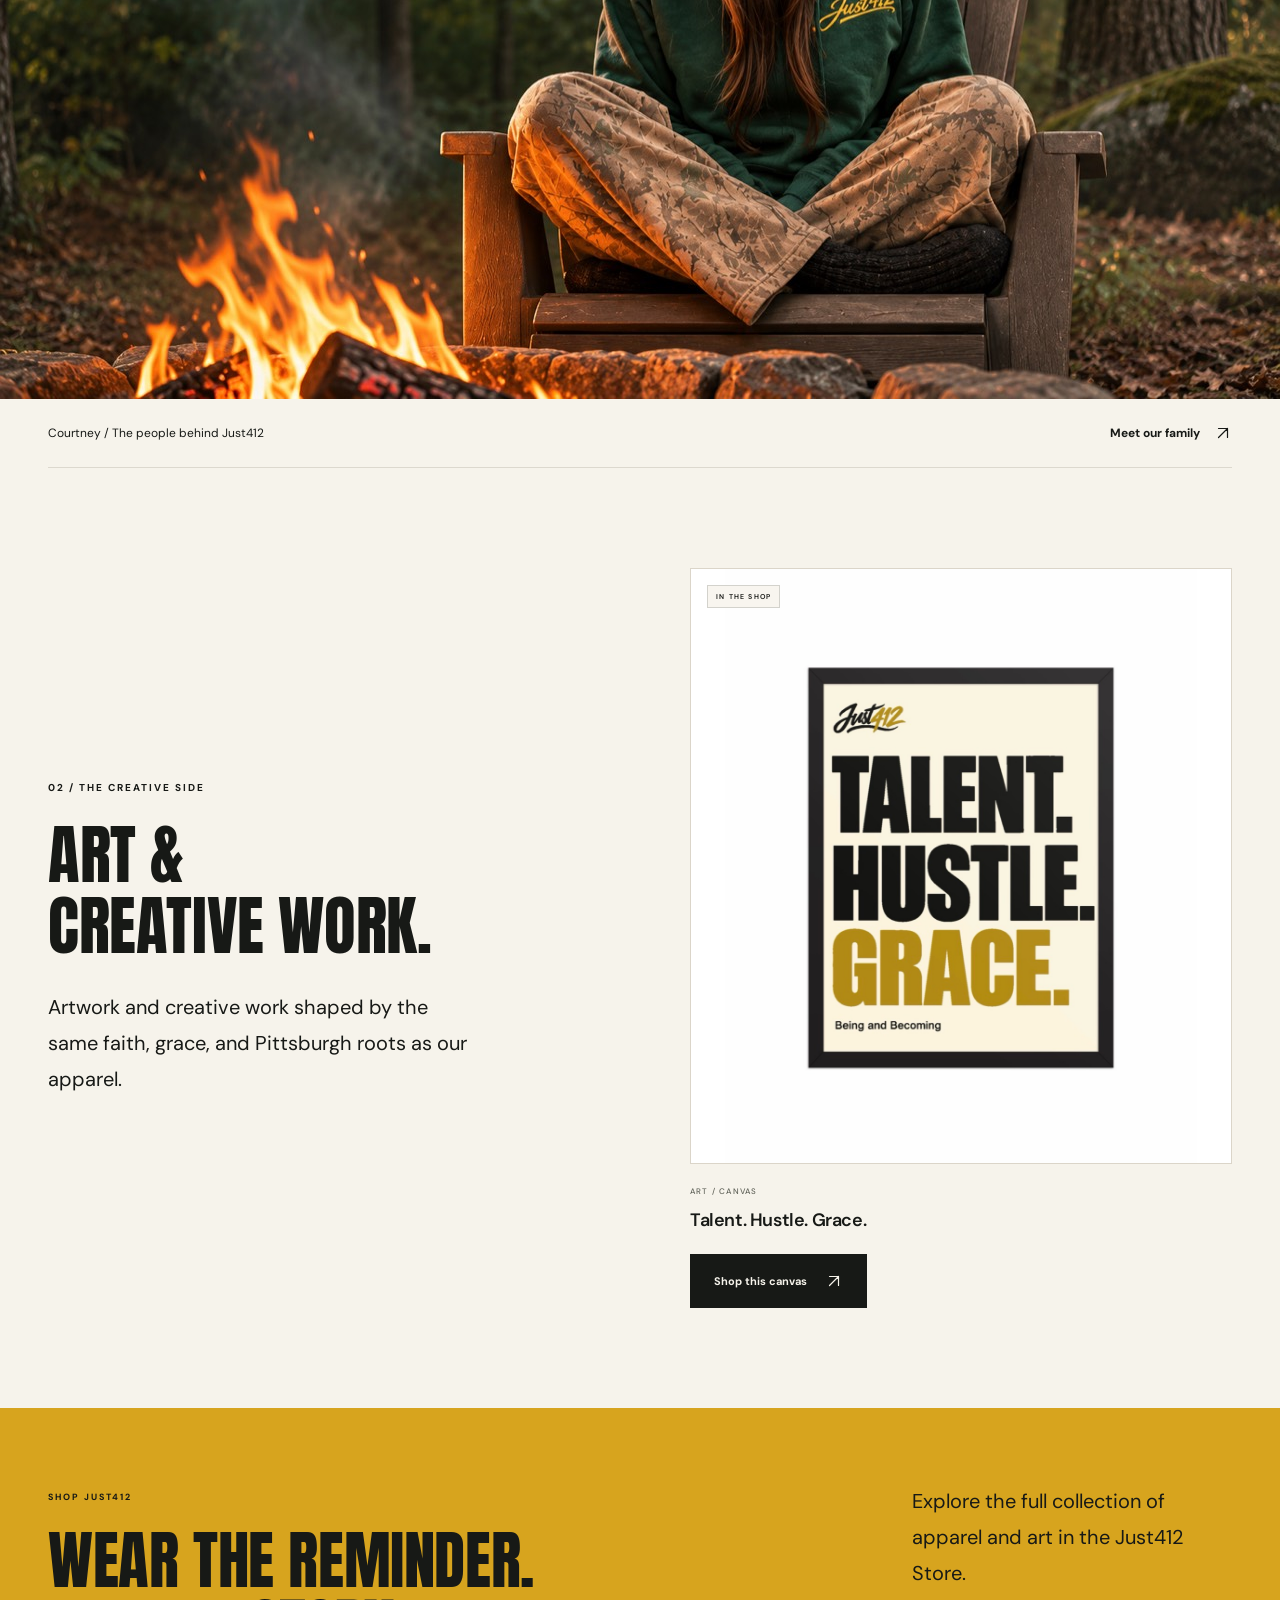
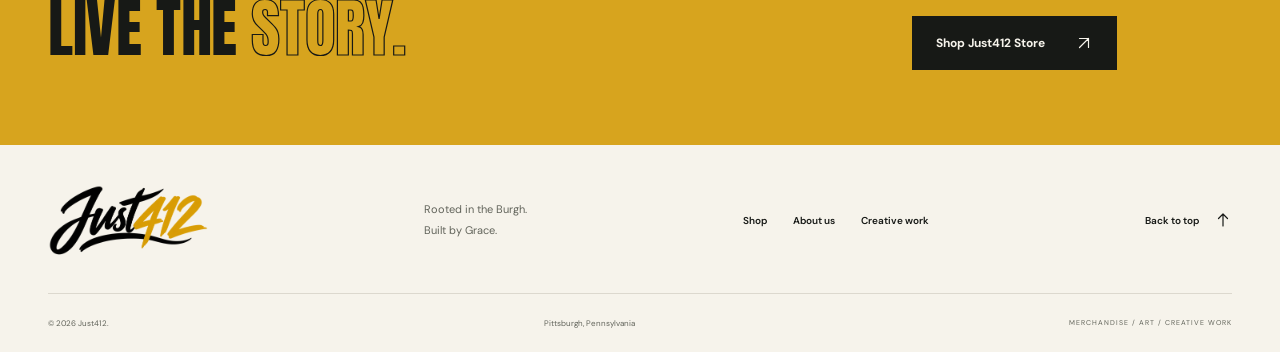
==== commit 2caedb9a: "Add women's Still Becoming hoodie with front and back photographs" ====
--- a/index.html
+++ b/index.html
@@ -135,6 +135,20 @@
               </div>
             </details>
           </article>
+          <article class="product-card" data-category="wear" id="still-becoming-womens" aria-labelledby="still-becoming-womens-title">
+            <a class="product-visual product-photo-link" data-product-link href="https://just412-shop.fourthwall.com/products/still-becoming-hoodie-womans" aria-label="View the women’s Still Becoming Hoodie on Fourthwall">
+              <span class="product-label">In the shop</span>
+              <img class="product-photo" src="assets/still-becoming-womens-back.webp" alt="Back of a green Still Becoming hoodie with gold mountains, trees, a moon, and Still Becoming lettering" width="1193" height="1319" loading="lazy">
+            </a>
+            <div class="product-caption"><div><p class="product-type">Women’s / Hoodie</p><h3 id="still-becoming-womens-title"><a data-product-link href="https://just412-shop.fourthwall.com/products/still-becoming-hoodie-womans">Still Becoming Hoodie (Women’s)</a></h3></div><span class="product-number" aria-hidden="true">06</span></div>
+            <a class="button button-dark product-shop" data-product-link href="https://just412-shop.fourthwall.com/products/still-becoming-hoodie-womans">Shop this hoodie <svg class="arrow-icon" viewBox="0 0 24 24" aria-hidden="true"><path d="M6 18 18 6M6 6h12v12"/></svg></a>
+            <details class="product-detail-photos">
+              <summary>View hoodie details</summary>
+              <div class="product-detail-grid">
+                <figure><img src="assets/still-becoming-womens-front.webp" alt="Front of the green women’s Still Becoming hoodie with a small gold Just412 chest logo" width="1193" height="1319" loading="lazy"><figcaption>Front view</figcaption></figure>
+              </div>
+            </details>
+          </article>
         </div>
         <div class="shop-note" id="shop-status"><p>Shop the hoodies and tees on Fourthwall for options, current pricing, and checkout.</p><a class="button button-dark" data-store-link href="https://just412-shop.fourthwall.com/">Shop Just412 Store <svg class="arrow-icon" viewBox="0 0 24 24" aria-hidden="true"><path d="M6 18 18 6M6 6h12v12"/></svg></a></div>
       </section>
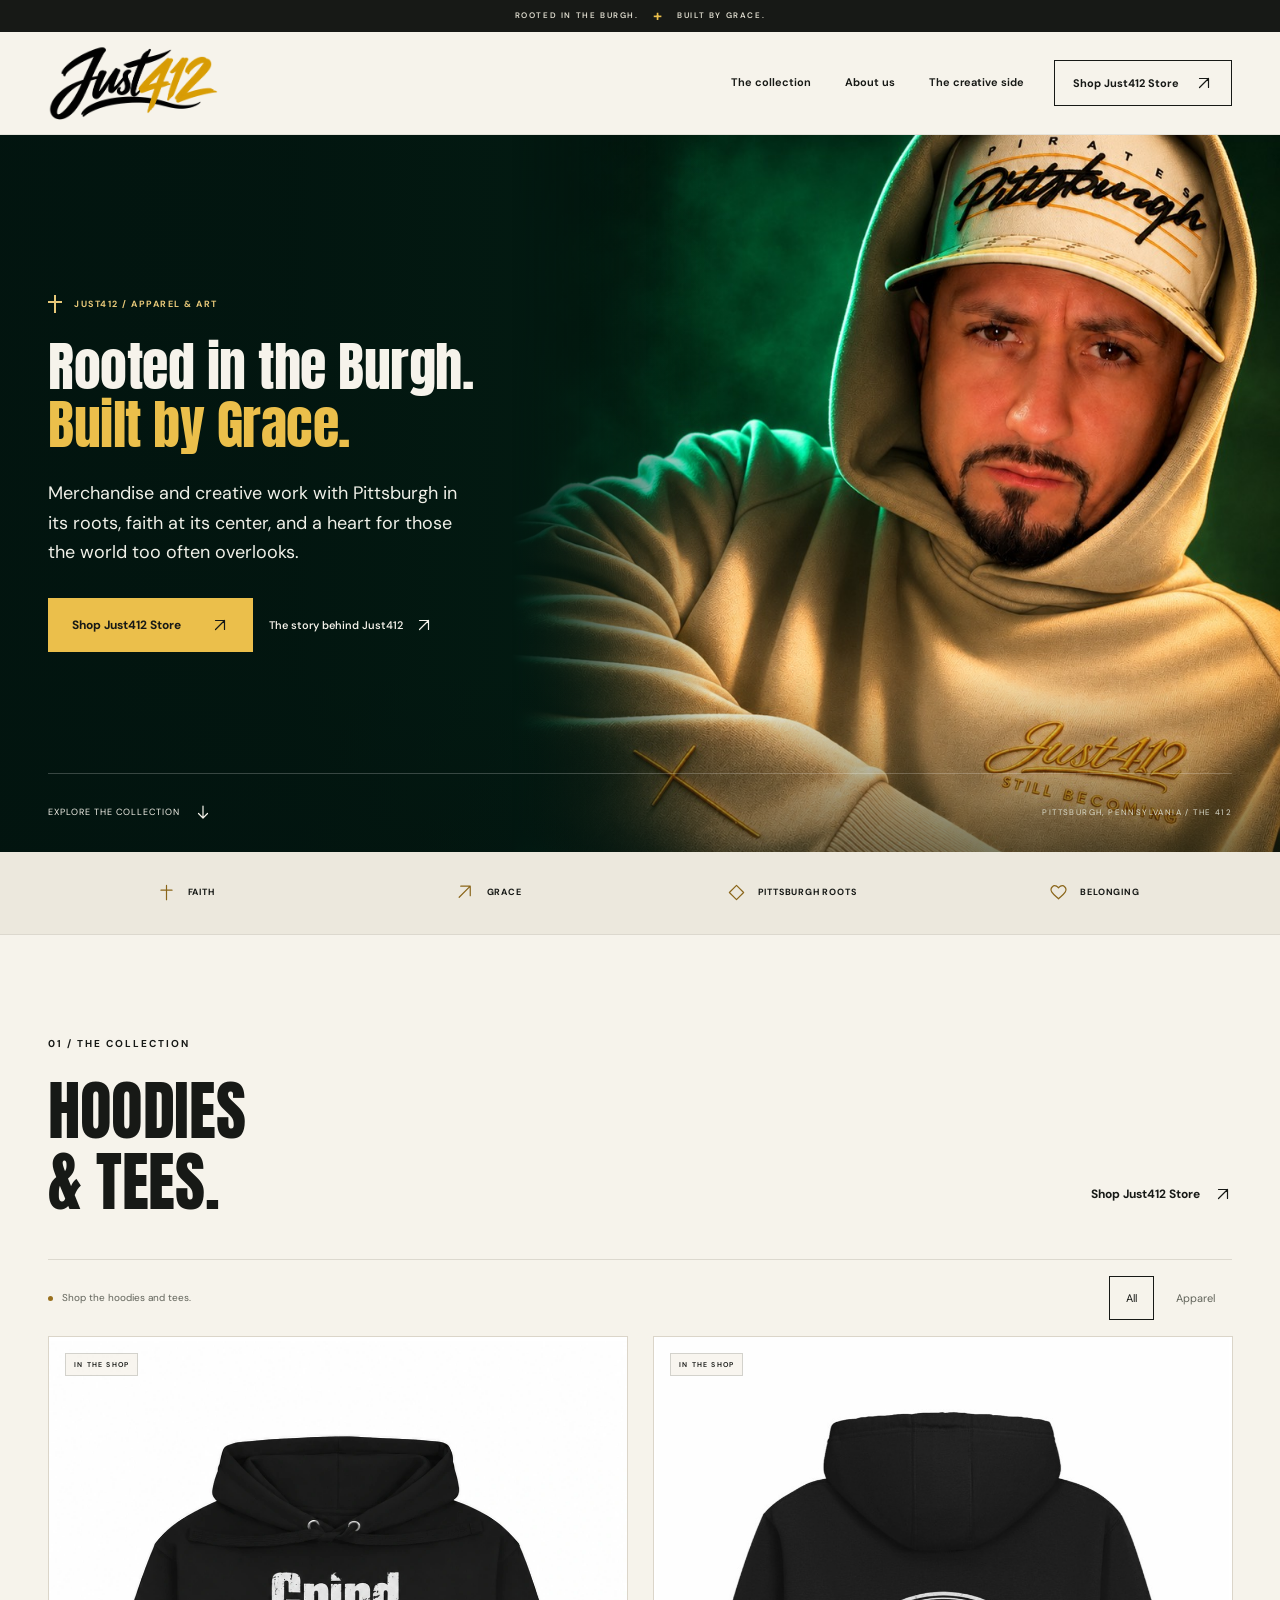
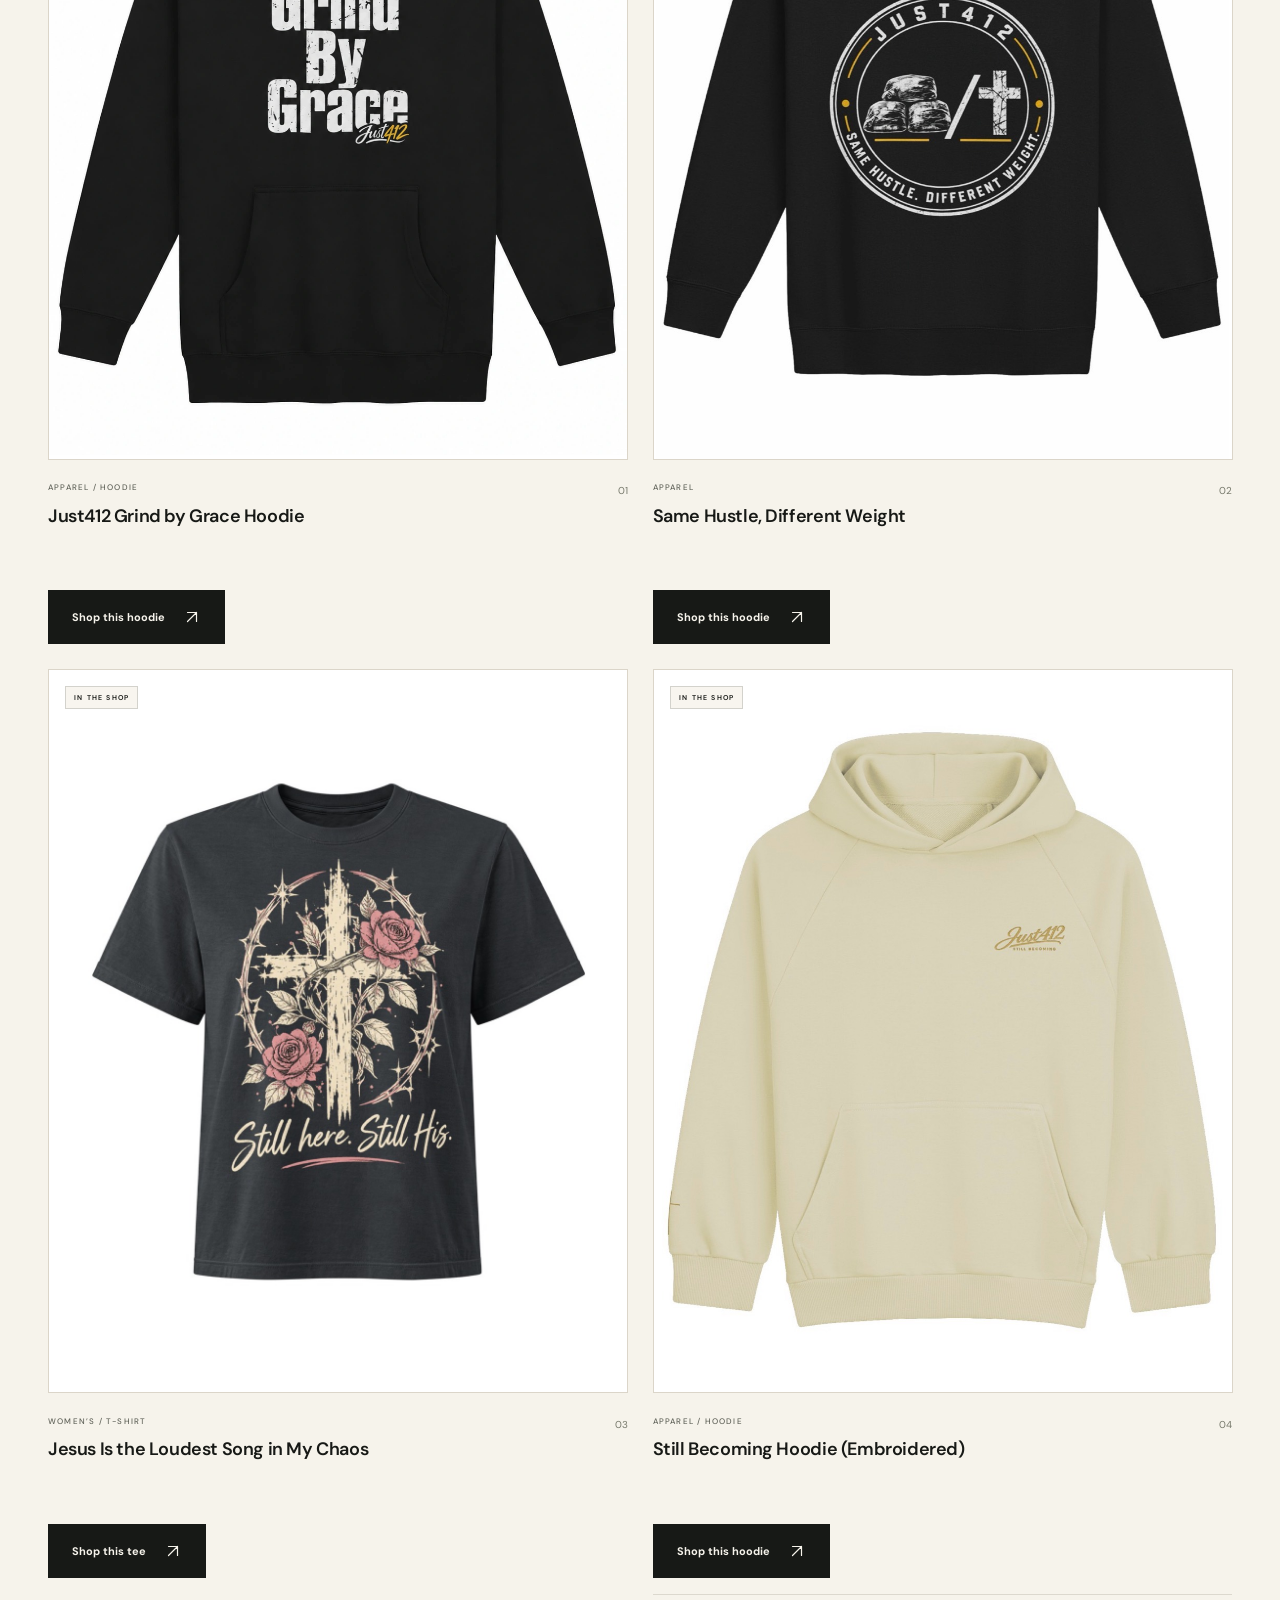
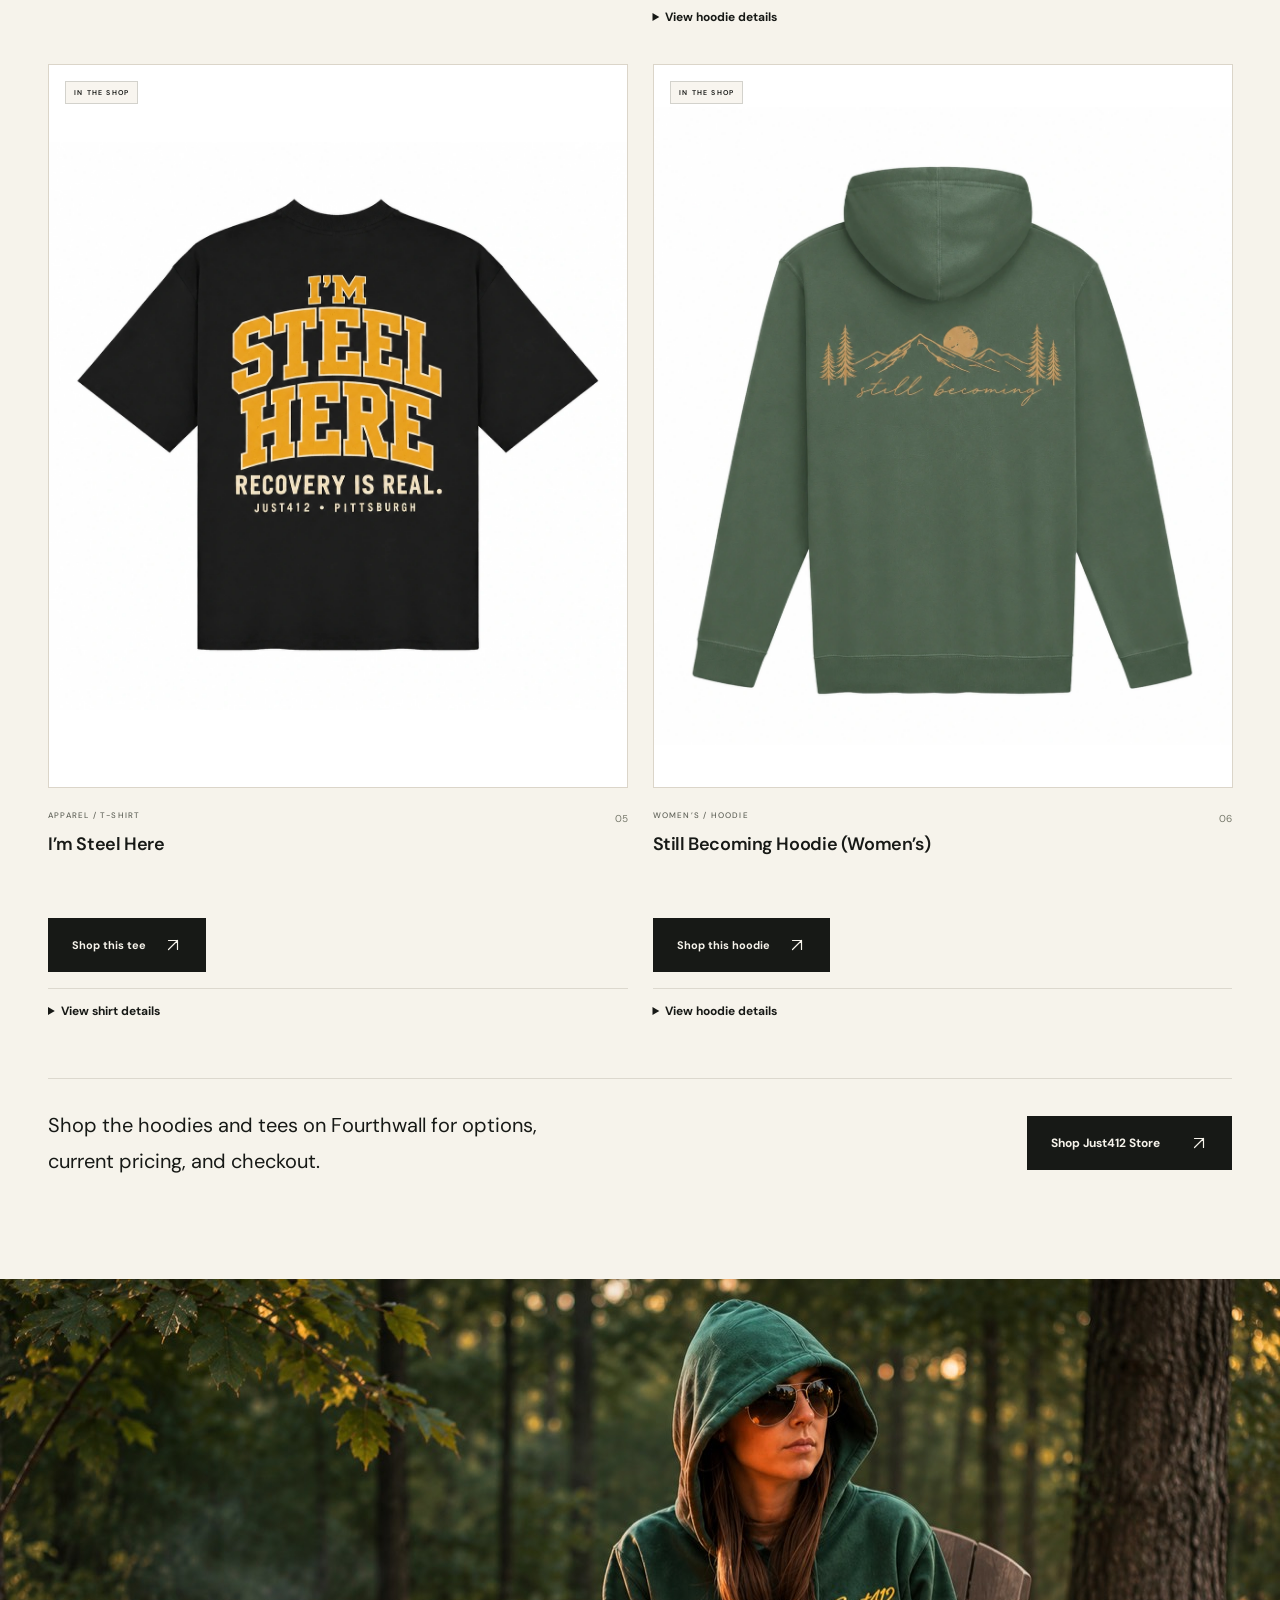
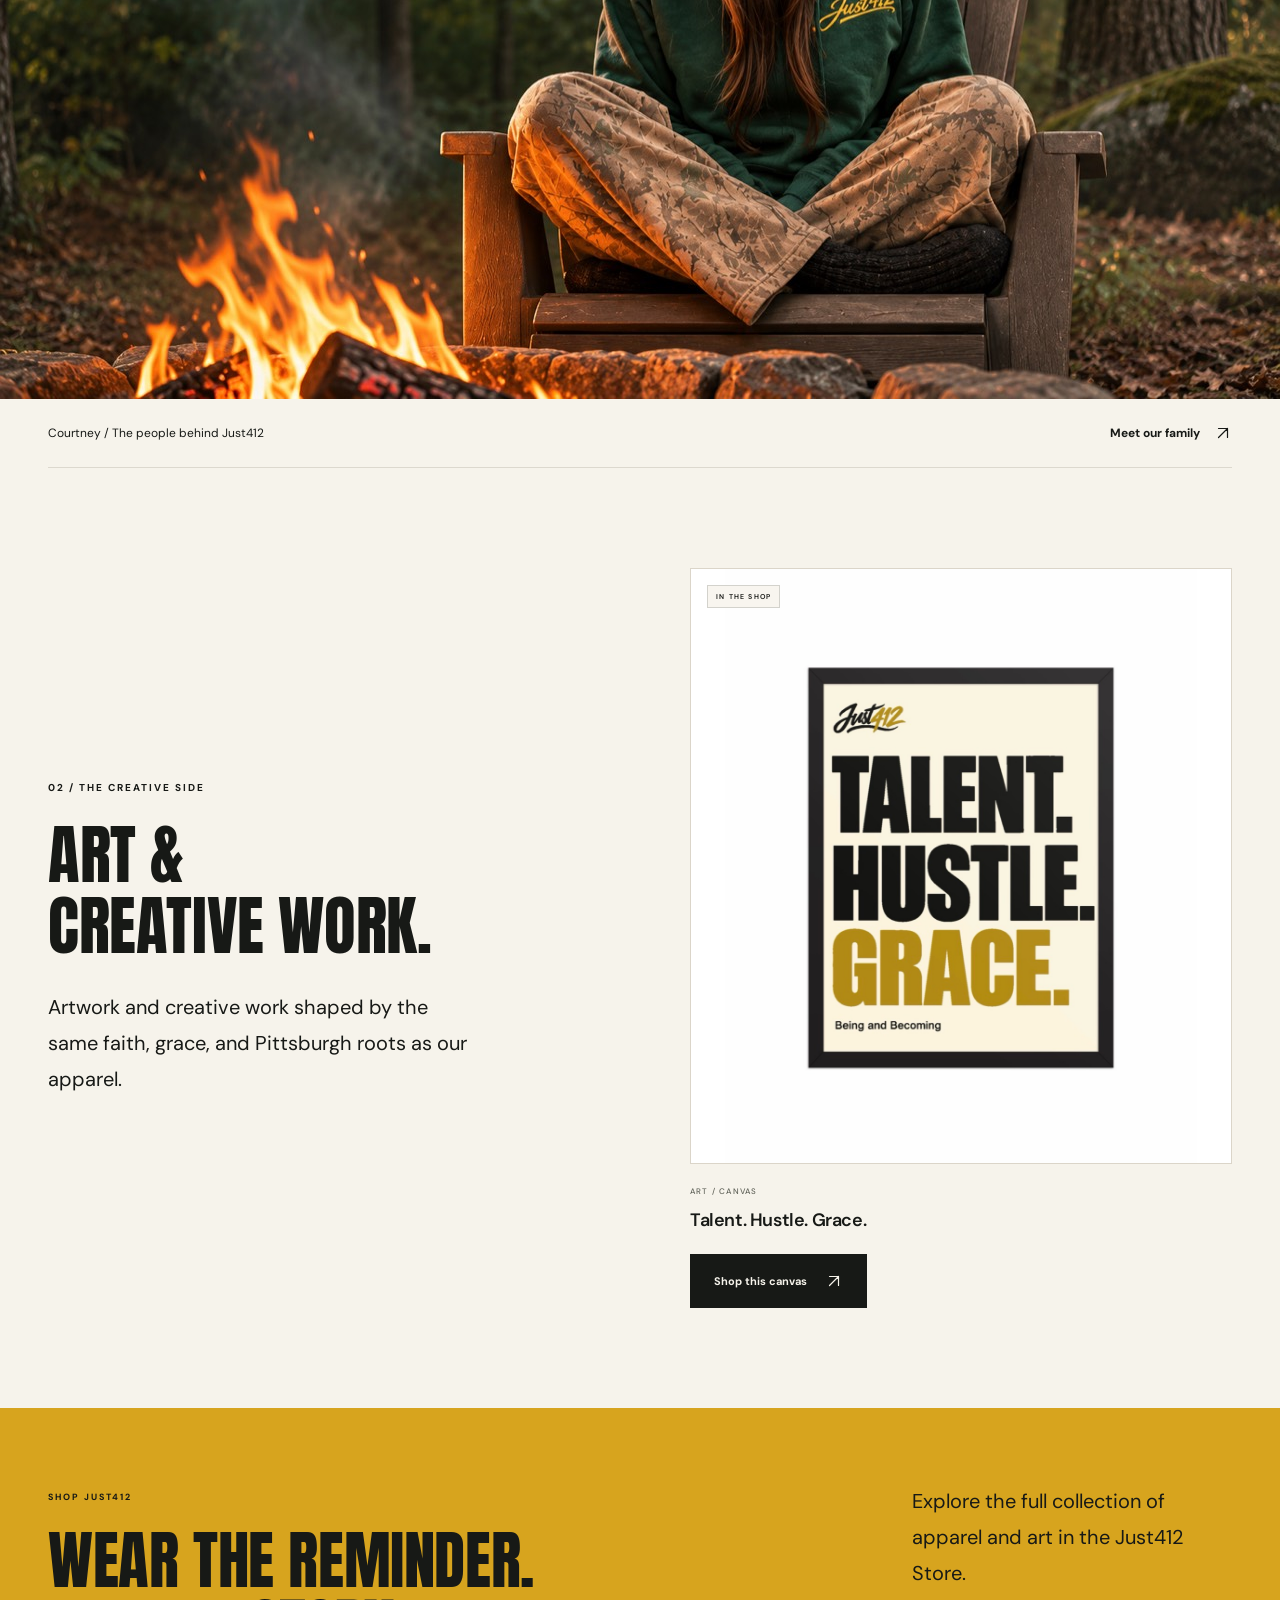
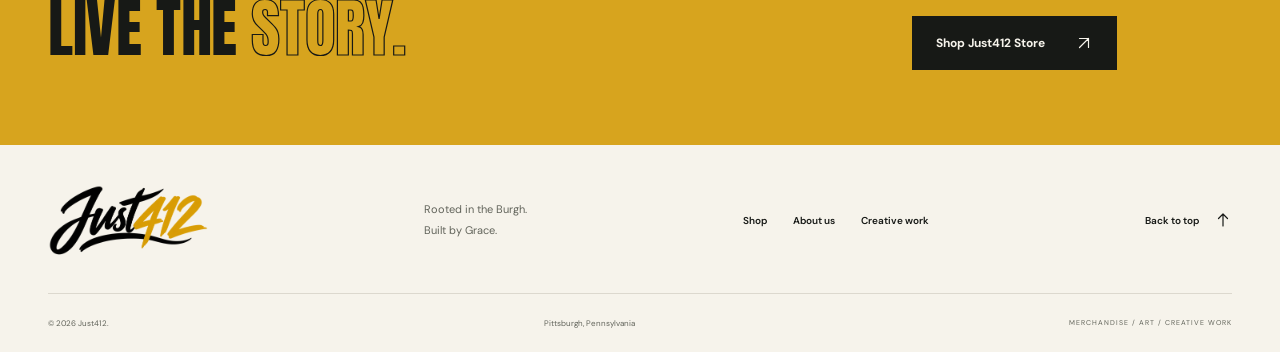
==== commit 2cae67ce: "Remove introductory sentence from homepage collection" ====
--- a/index.html
+++ b/index.html
@@ -70,7 +70,7 @@
       <section class="collection-section section-pad wrap" id="collection" aria-labelledby="collection-title">
         <div class="section-heading">
           <div><p class="eyebrow">01 / The collection</p><h2 id="collection-title">HOODIES<br>&amp; TEES.</h2></div>
-          <div class="collection-intro"><p>Explore hoodies and tees inspired by faith, grace, and the worth of people too often overlooked.</p><a class="text-link" data-store-link href="https://just412-shop.fourthwall.com/">Shop Just412 Store <svg class="arrow-icon" viewBox="0 0 24 24" aria-hidden="true"><path d="M6 18 18 6M6 6h12v12"/></svg></a></div>
+          <div class="collection-intro"><a class="text-link" data-store-link href="https://just412-shop.fourthwall.com/">Shop Just412 Store <svg class="arrow-icon" viewBox="0 0 24 24" aria-hidden="true"><path d="M6 18 18 6M6 6h12v12"/></svg></a></div>
         </div>
         <div class="collection-toolbar">
           <p class="concept-notice"><span aria-hidden="true"></span> Shop the hoodies and tees.</p>
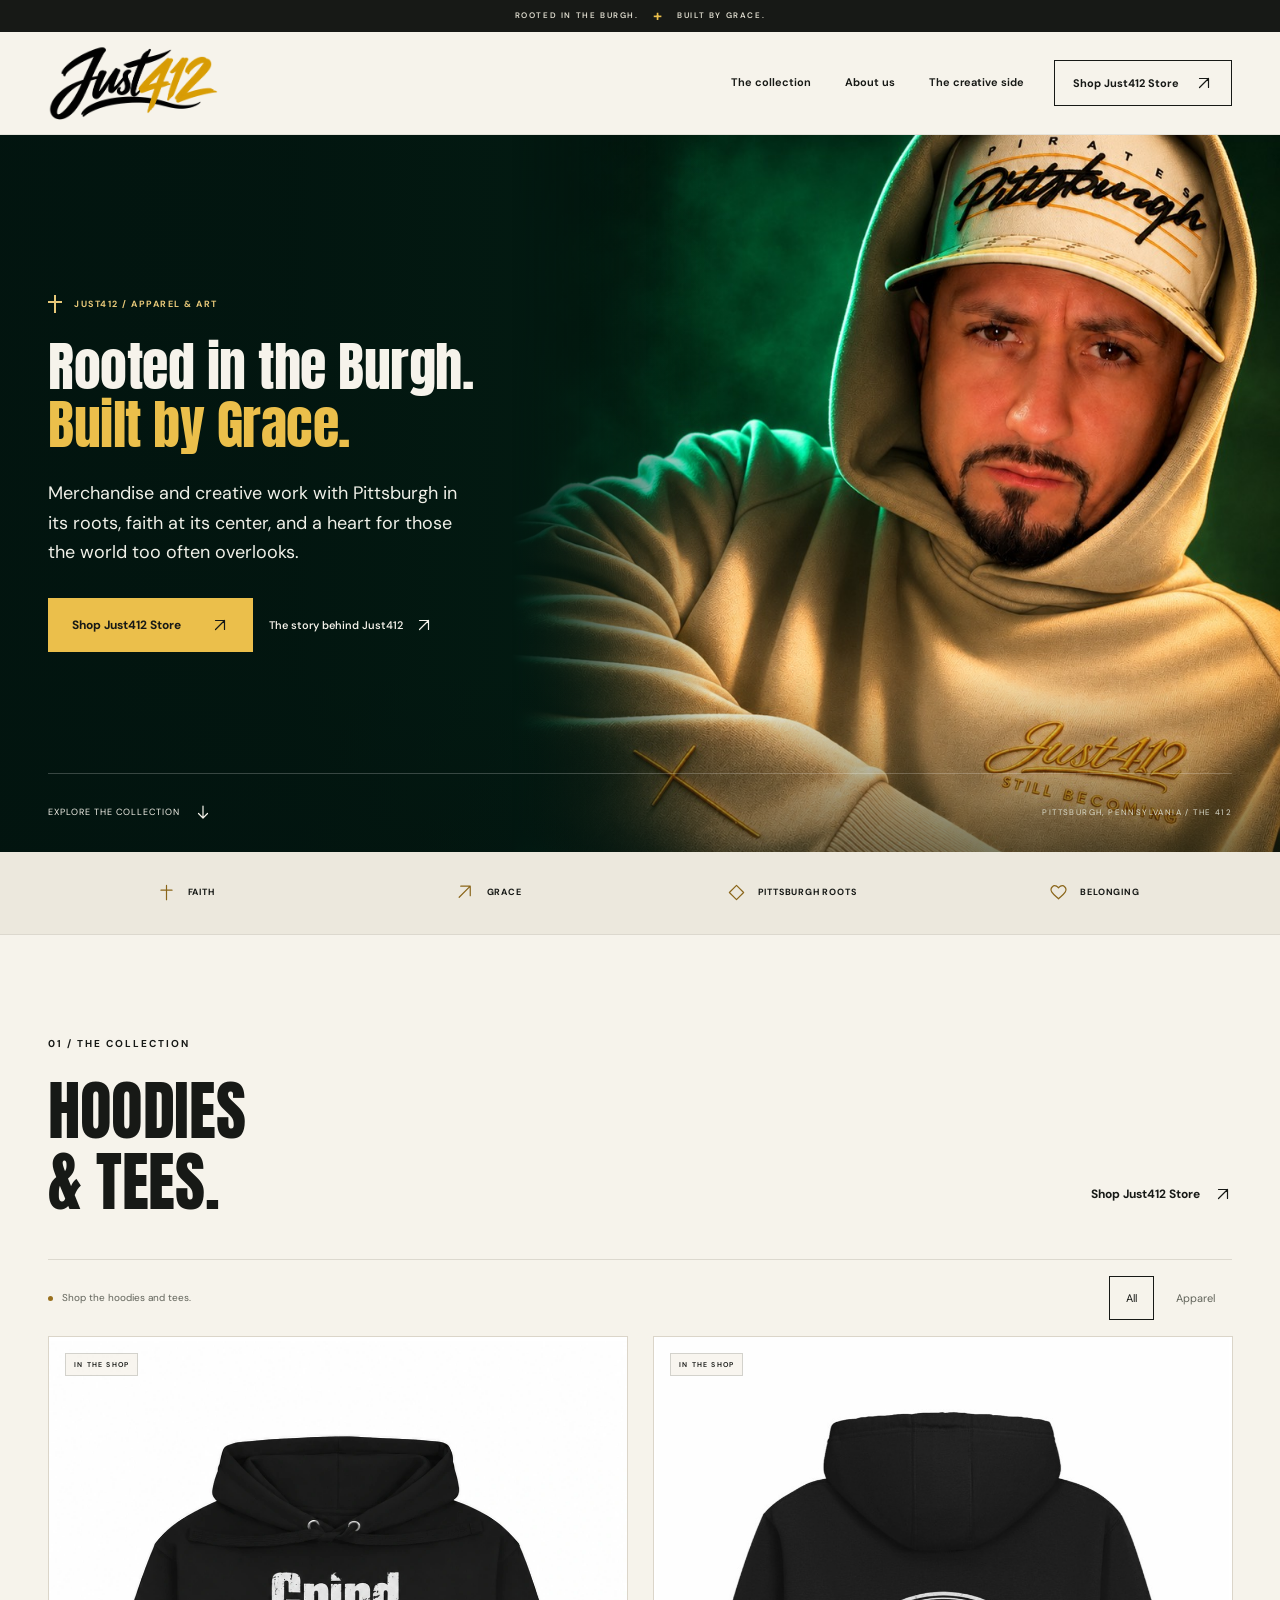
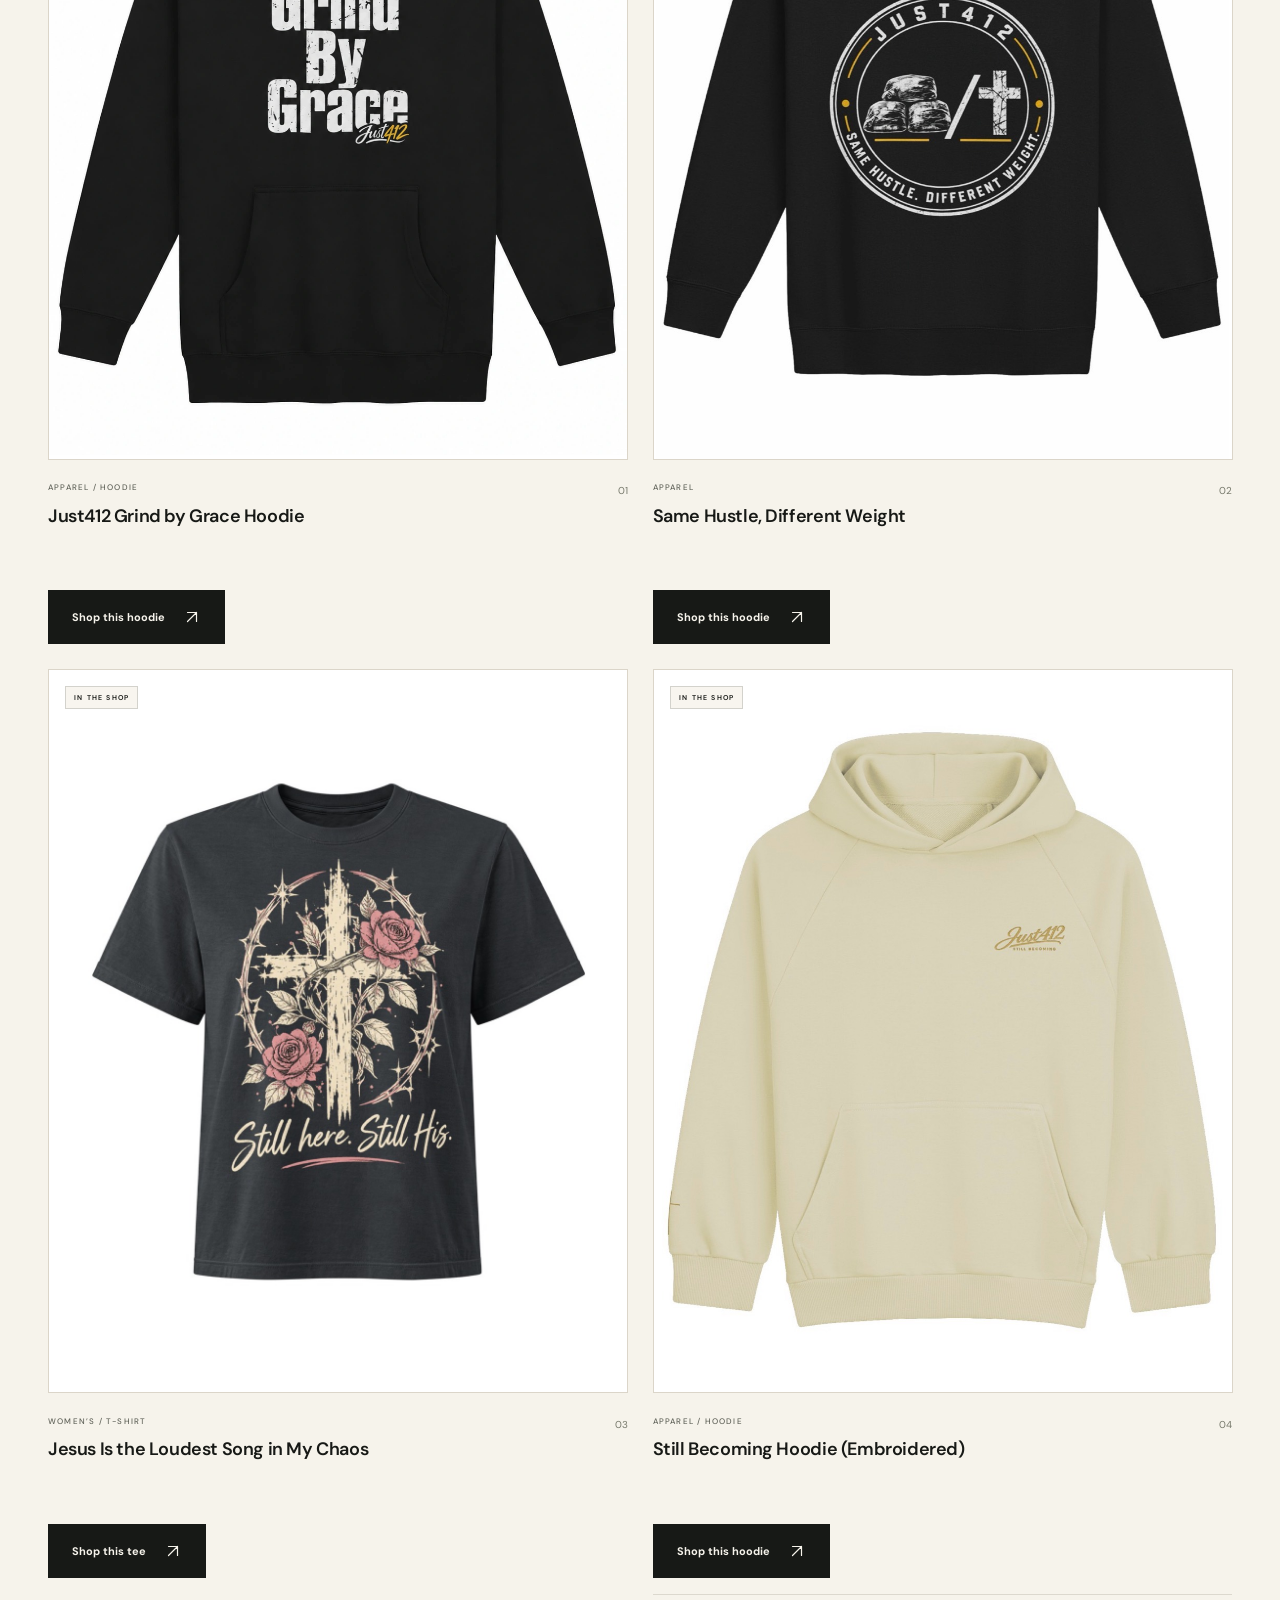
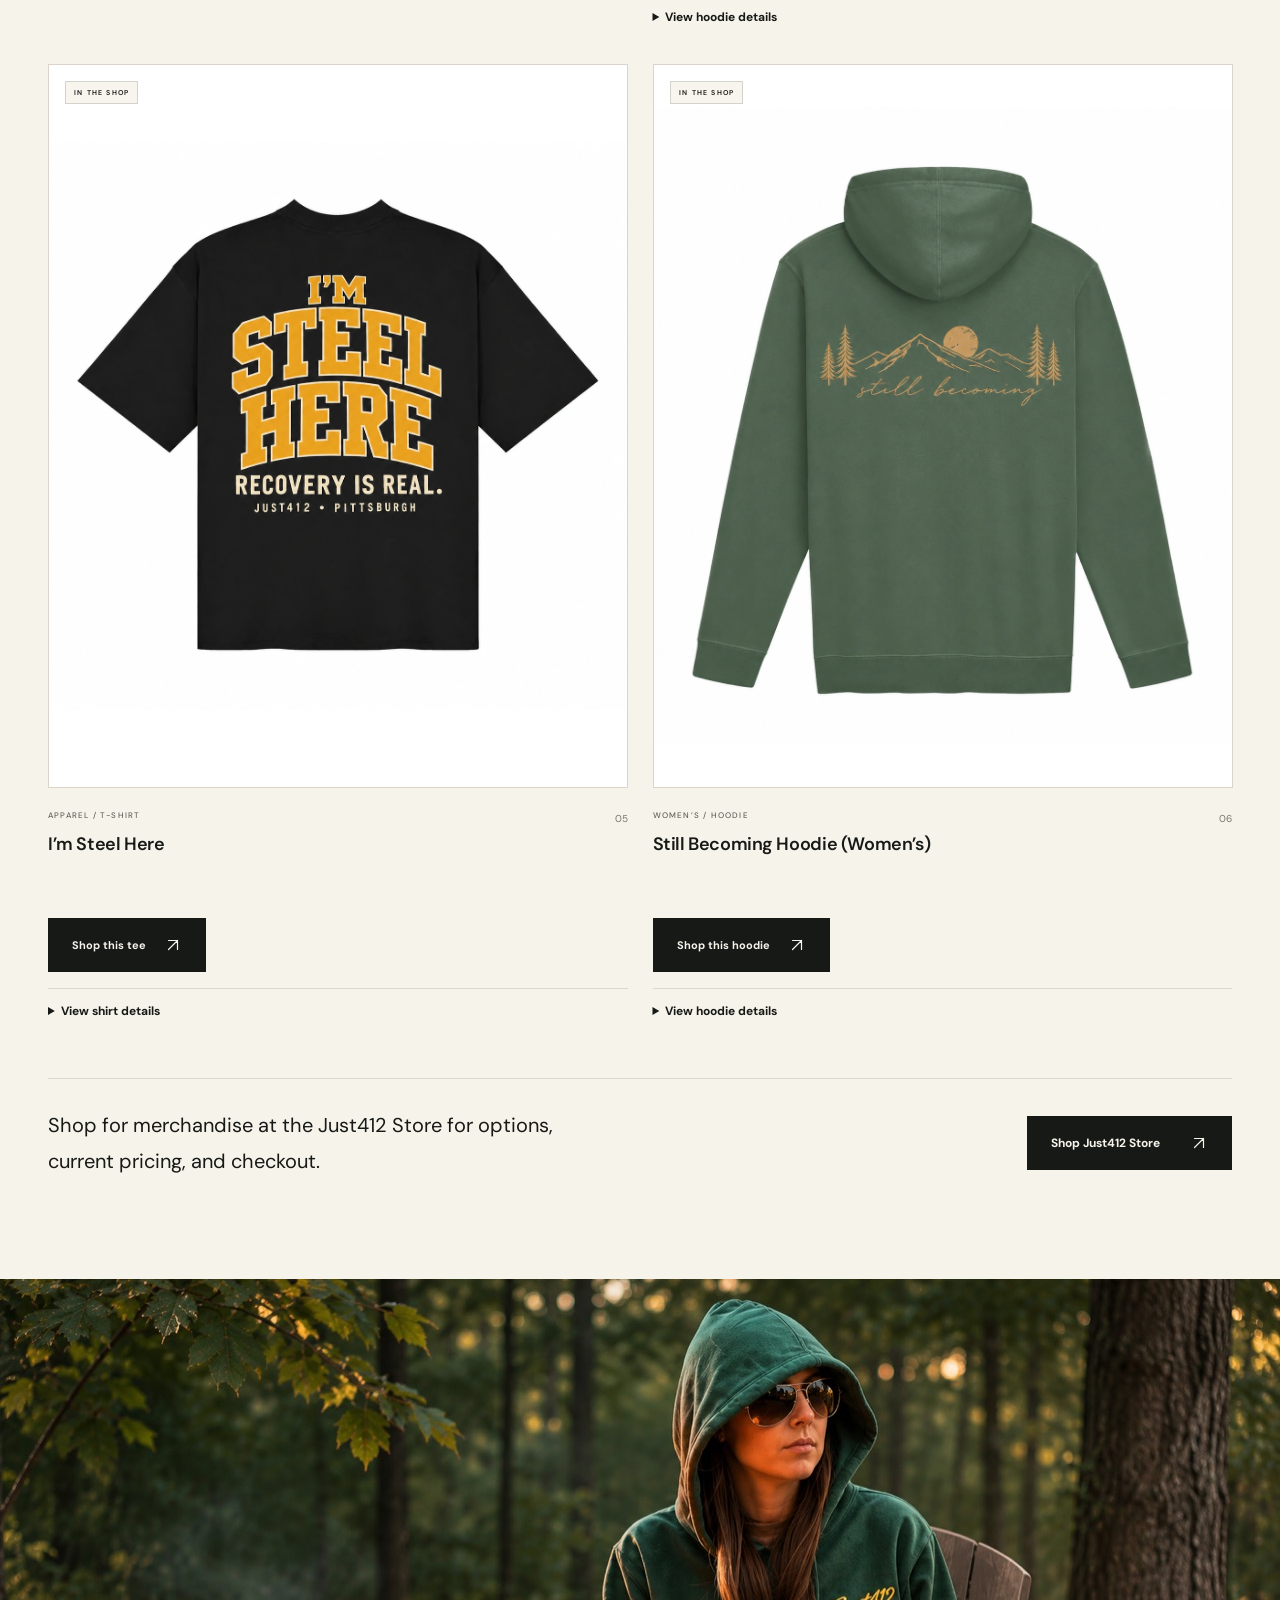
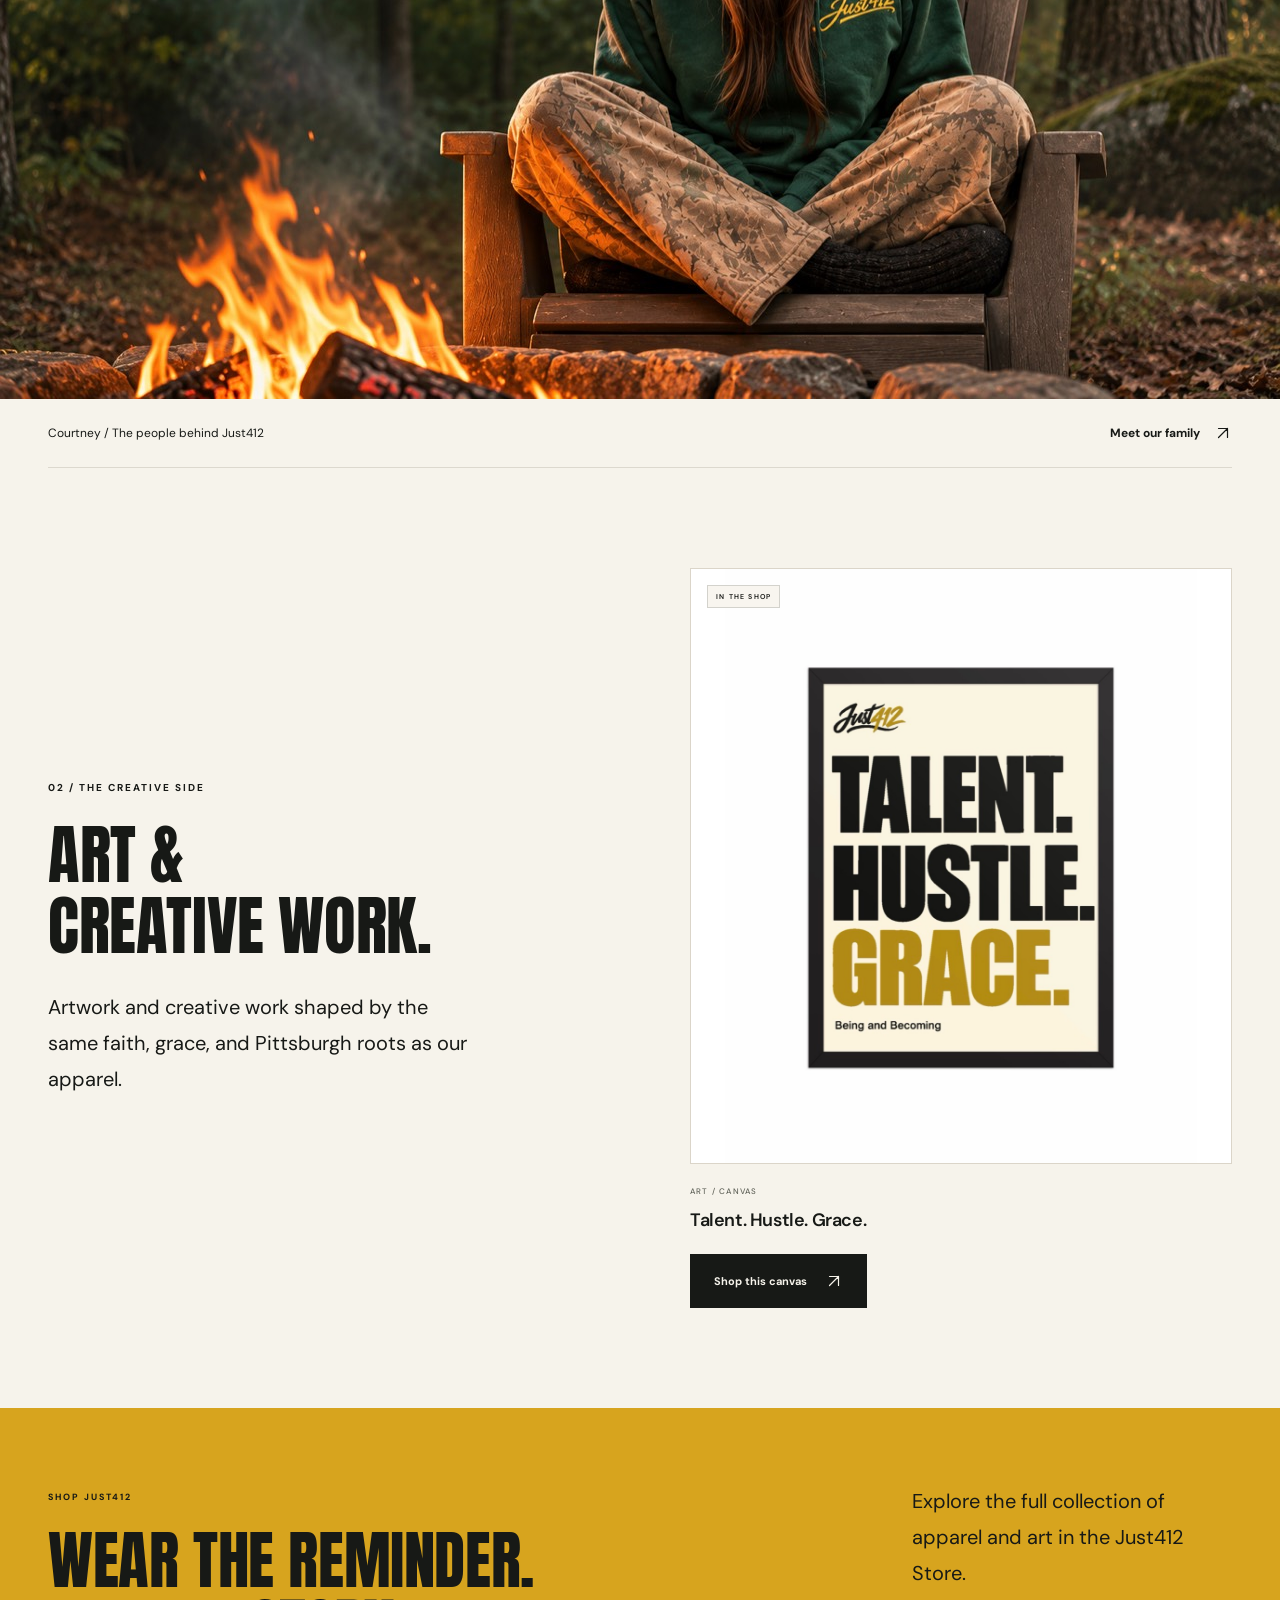
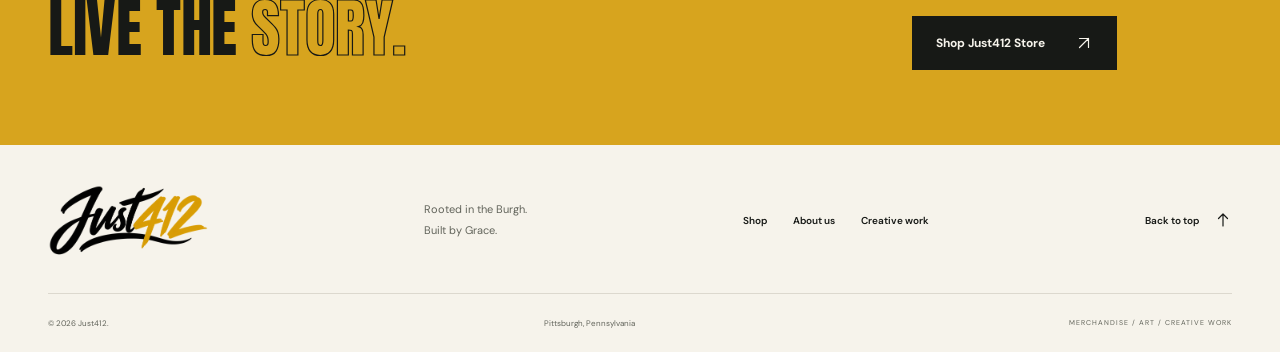
==== commit d84adae7: "Update shop note to refer to Just412 Store" ====
--- a/index.html
+++ b/index.html
@@ -150,7 +150,7 @@
             </details>
           </article>
         </div>
-        <div class="shop-note" id="shop-status"><p>Shop the hoodies and tees on Fourthwall for options, current pricing, and checkout.</p><a class="button button-dark" data-store-link href="https://just412-shop.fourthwall.com/">Shop Just412 Store <svg class="arrow-icon" viewBox="0 0 24 24" aria-hidden="true"><path d="M6 18 18 6M6 6h12v12"/></svg></a></div>
+        <div class="shop-note" id="shop-status"><p>Shop for merchandise at the Just412 Store for options, current pricing, and checkout.</p><a class="button button-dark" data-store-link href="https://just412-shop.fourthwall.com/">Shop Just412 Store <svg class="arrow-icon" viewBox="0 0 24 24" aria-hidden="true"><path d="M6 18 18 6M6 6h12v12"/></svg></a></div>
       </section>
 
       <figure class="courtney-feature" style="width: 100%; max-width: 100%; margin: 0;">
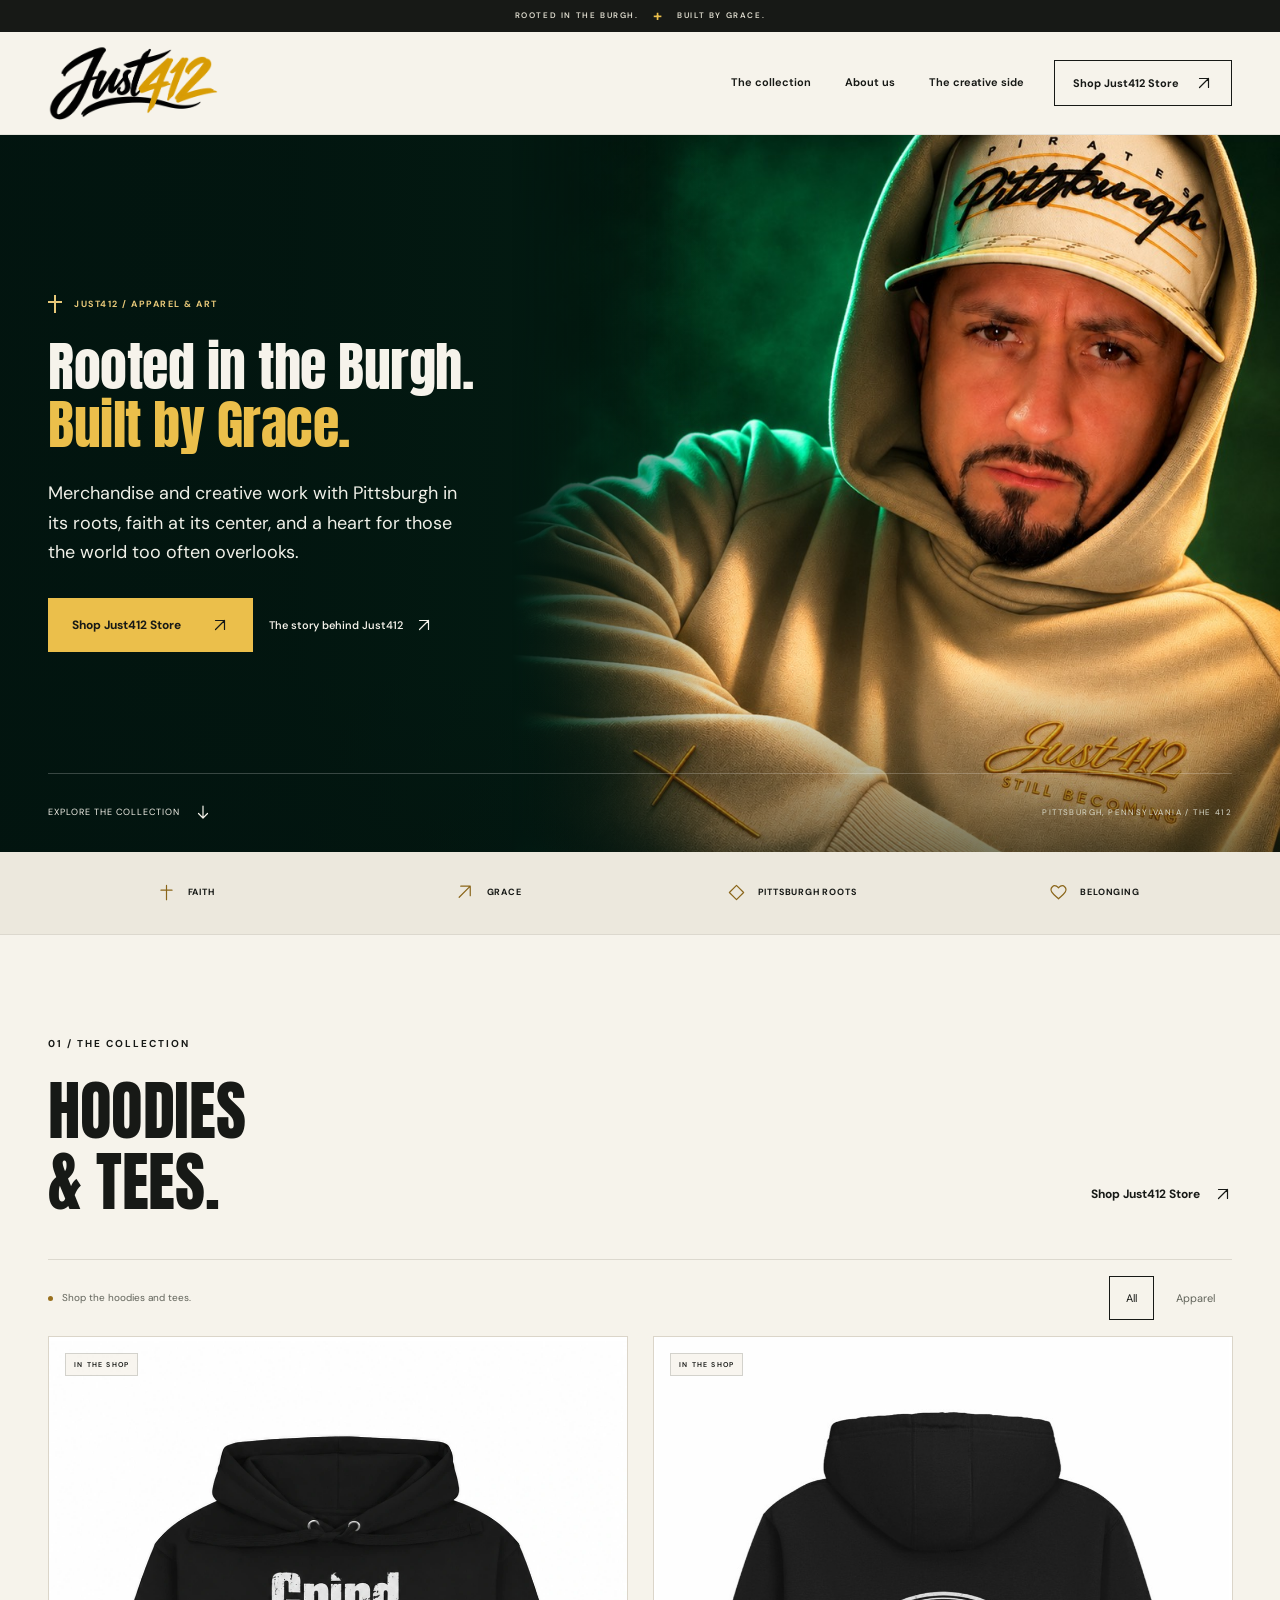
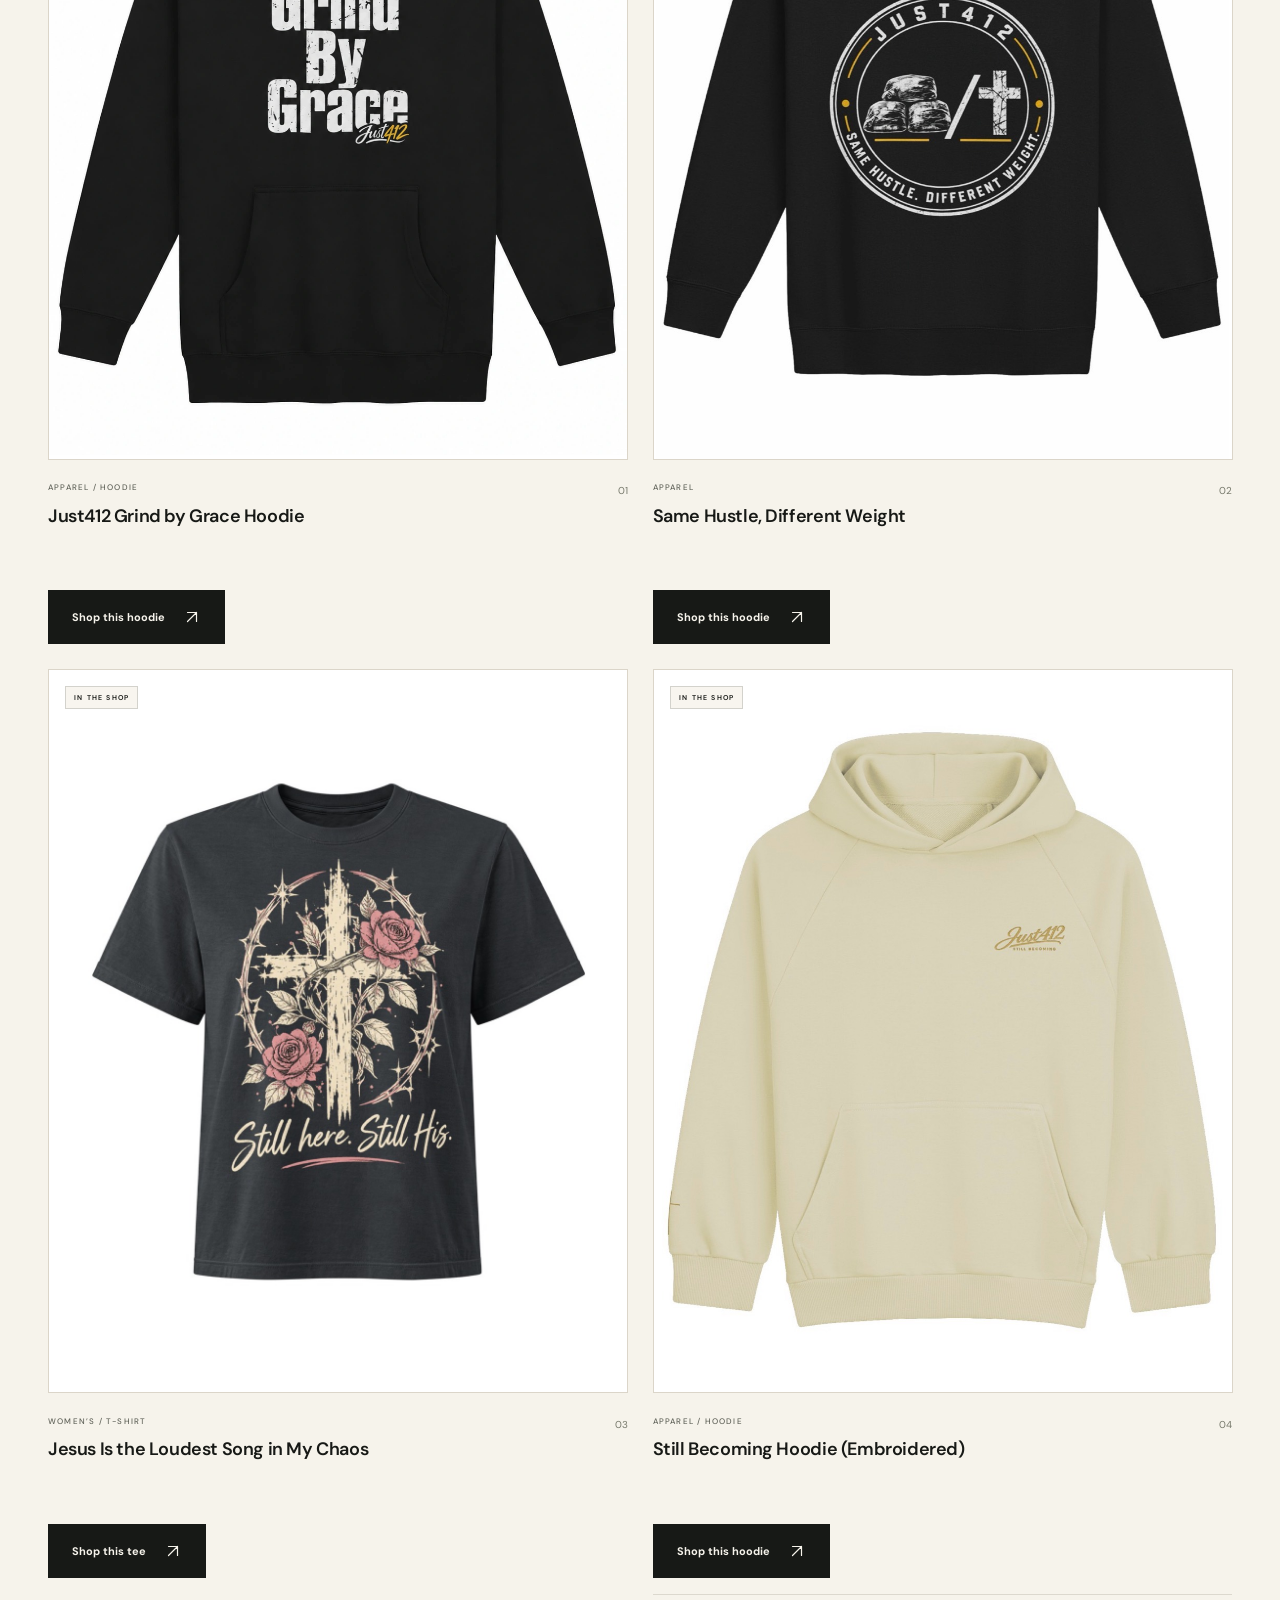
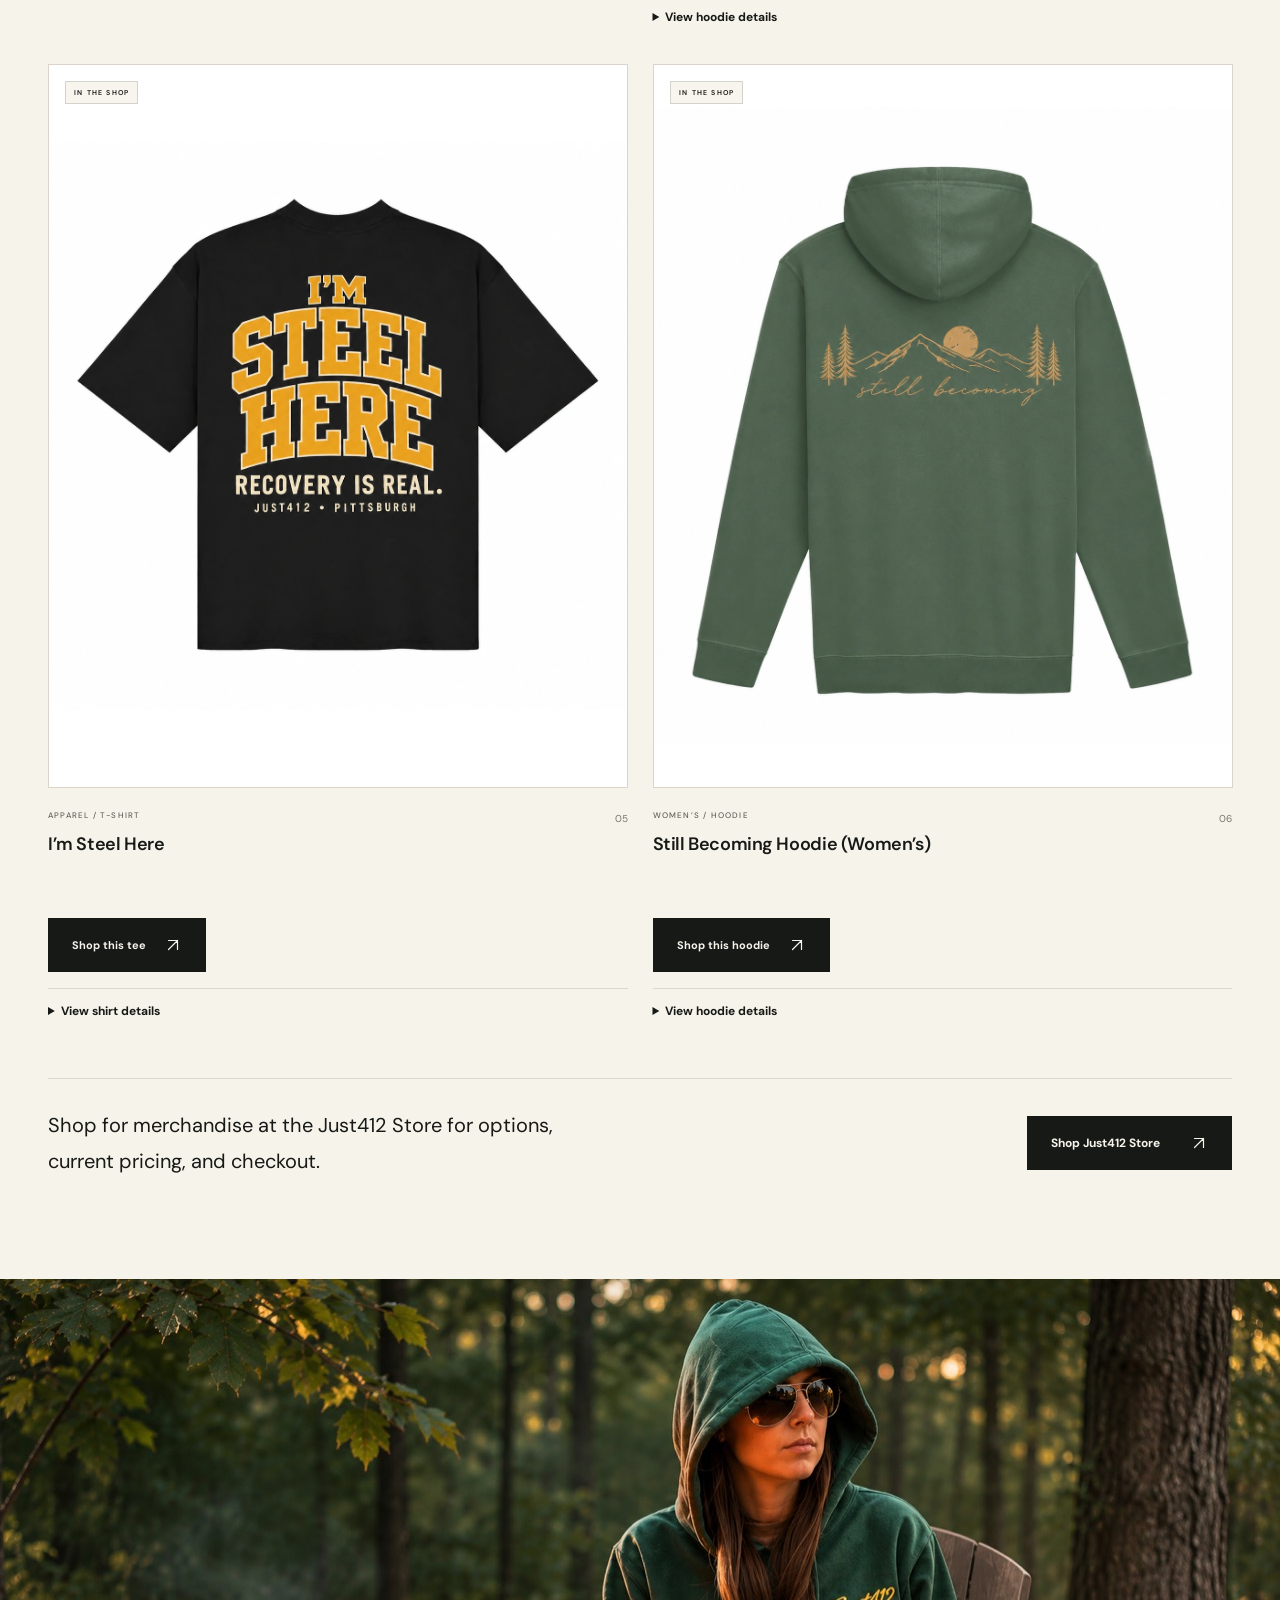
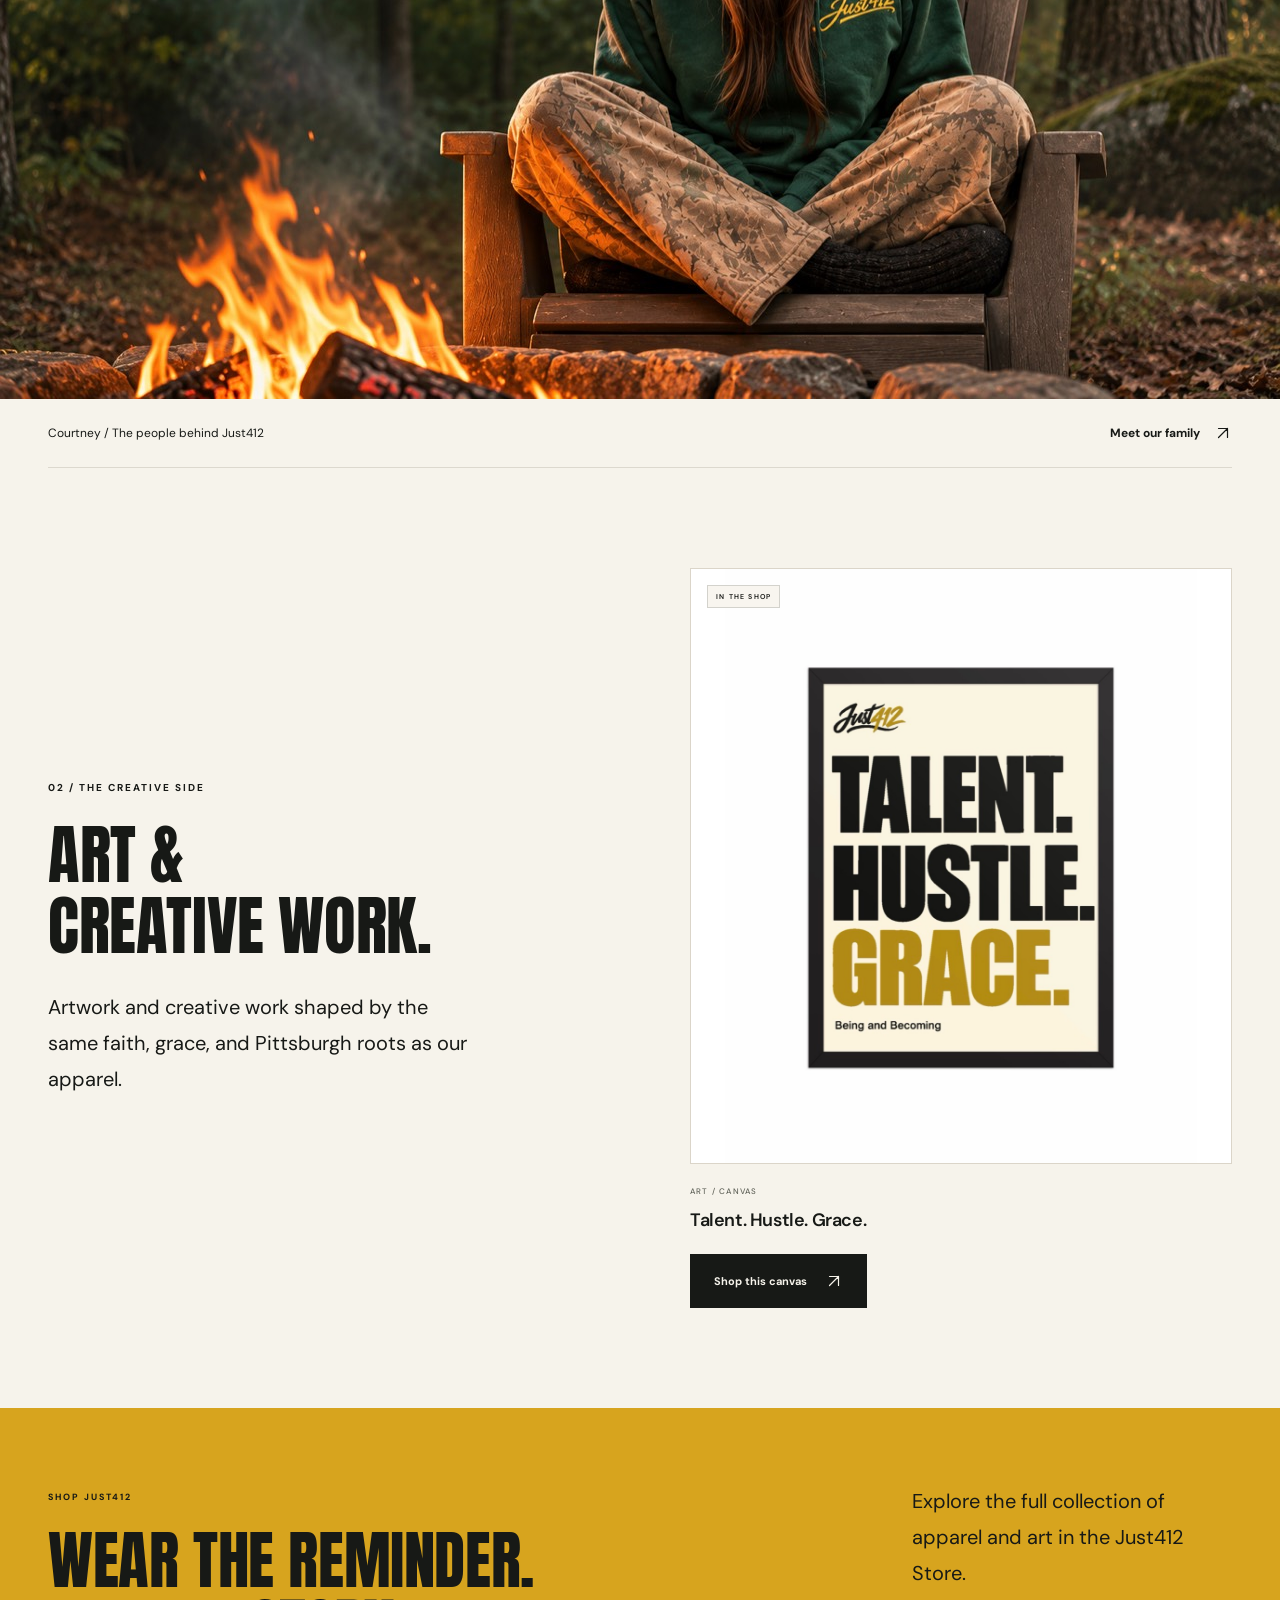
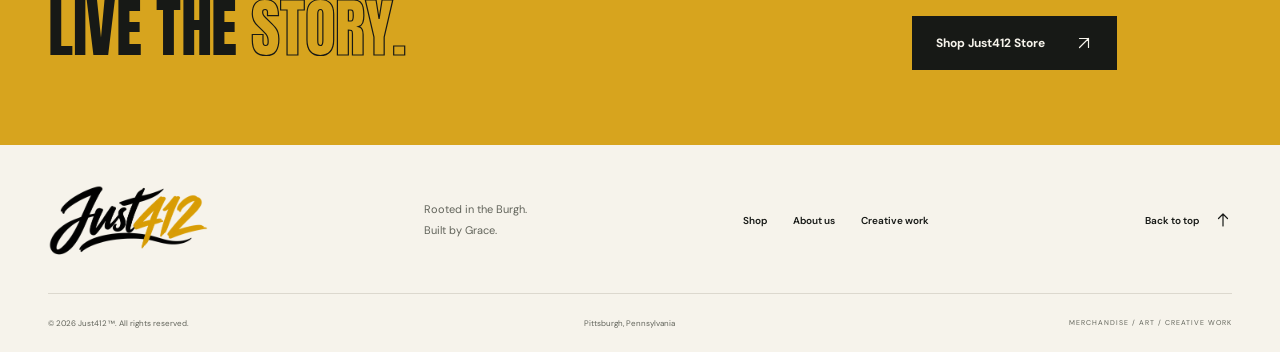
==== commit 743b884d: "Update both page footers with Just412 trademark and rights notice" ====
--- a/index.html
+++ b/index.html
@@ -181,7 +181,7 @@
 
     <footer class="site-footer">
       <div class="footer-main wrap"><a class="brand footer-brand" href="#home" aria-label="Just412 home"><span class="logo-crop"><img src="assets/just412-logo.png" alt="Just412" width="1599" height="984" loading="lazy"></span></a><p>Rooted in the Burgh.<br>Built by Grace.</p><nav aria-label="Footer navigation"><a data-store-link href="https://just412-shop.fourthwall.com/">Shop</a><a href="about.html">About us</a><a href="#studio">Creative work</a></nav><a class="back-to-top" href="#home">Back to top <svg class="arrow-icon" viewBox="0 0 24 24" aria-hidden="true"><path d="M12 20V4m-6 6 6-6 6 6"/></svg></a></div>
-      <div class="footer-bottom wrap"><p>© <span id="year">2026</span> Just412.</p><p>Pittsburgh, Pennsylvania</p><span>Merchandise / Art / Creative work</span></div>
+      <div class="footer-bottom wrap"><p>© <span id="year">2026</span> Just412™. All rights reserved.</p><p>Pittsburgh, Pennsylvania</p><span>Merchandise / Art / Creative work</span></div>
     </footer>
   </body>
 </html>
